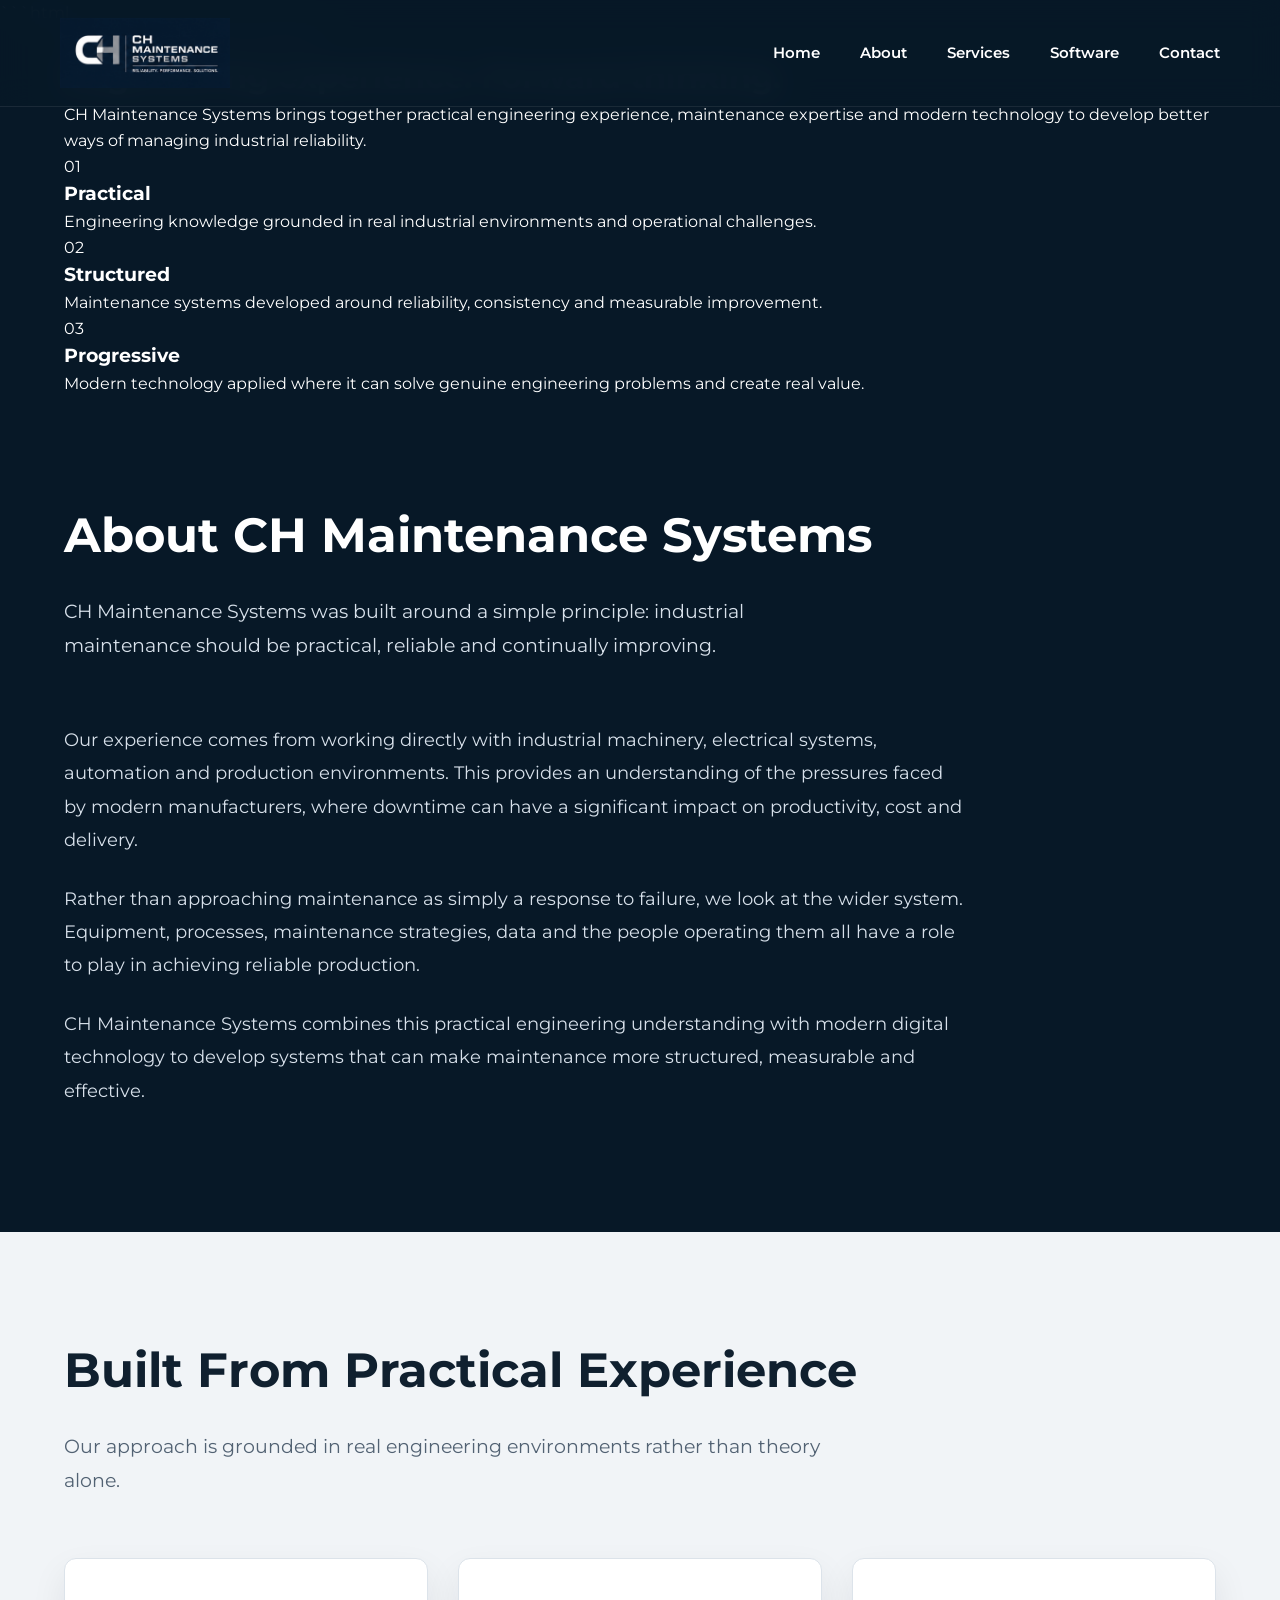
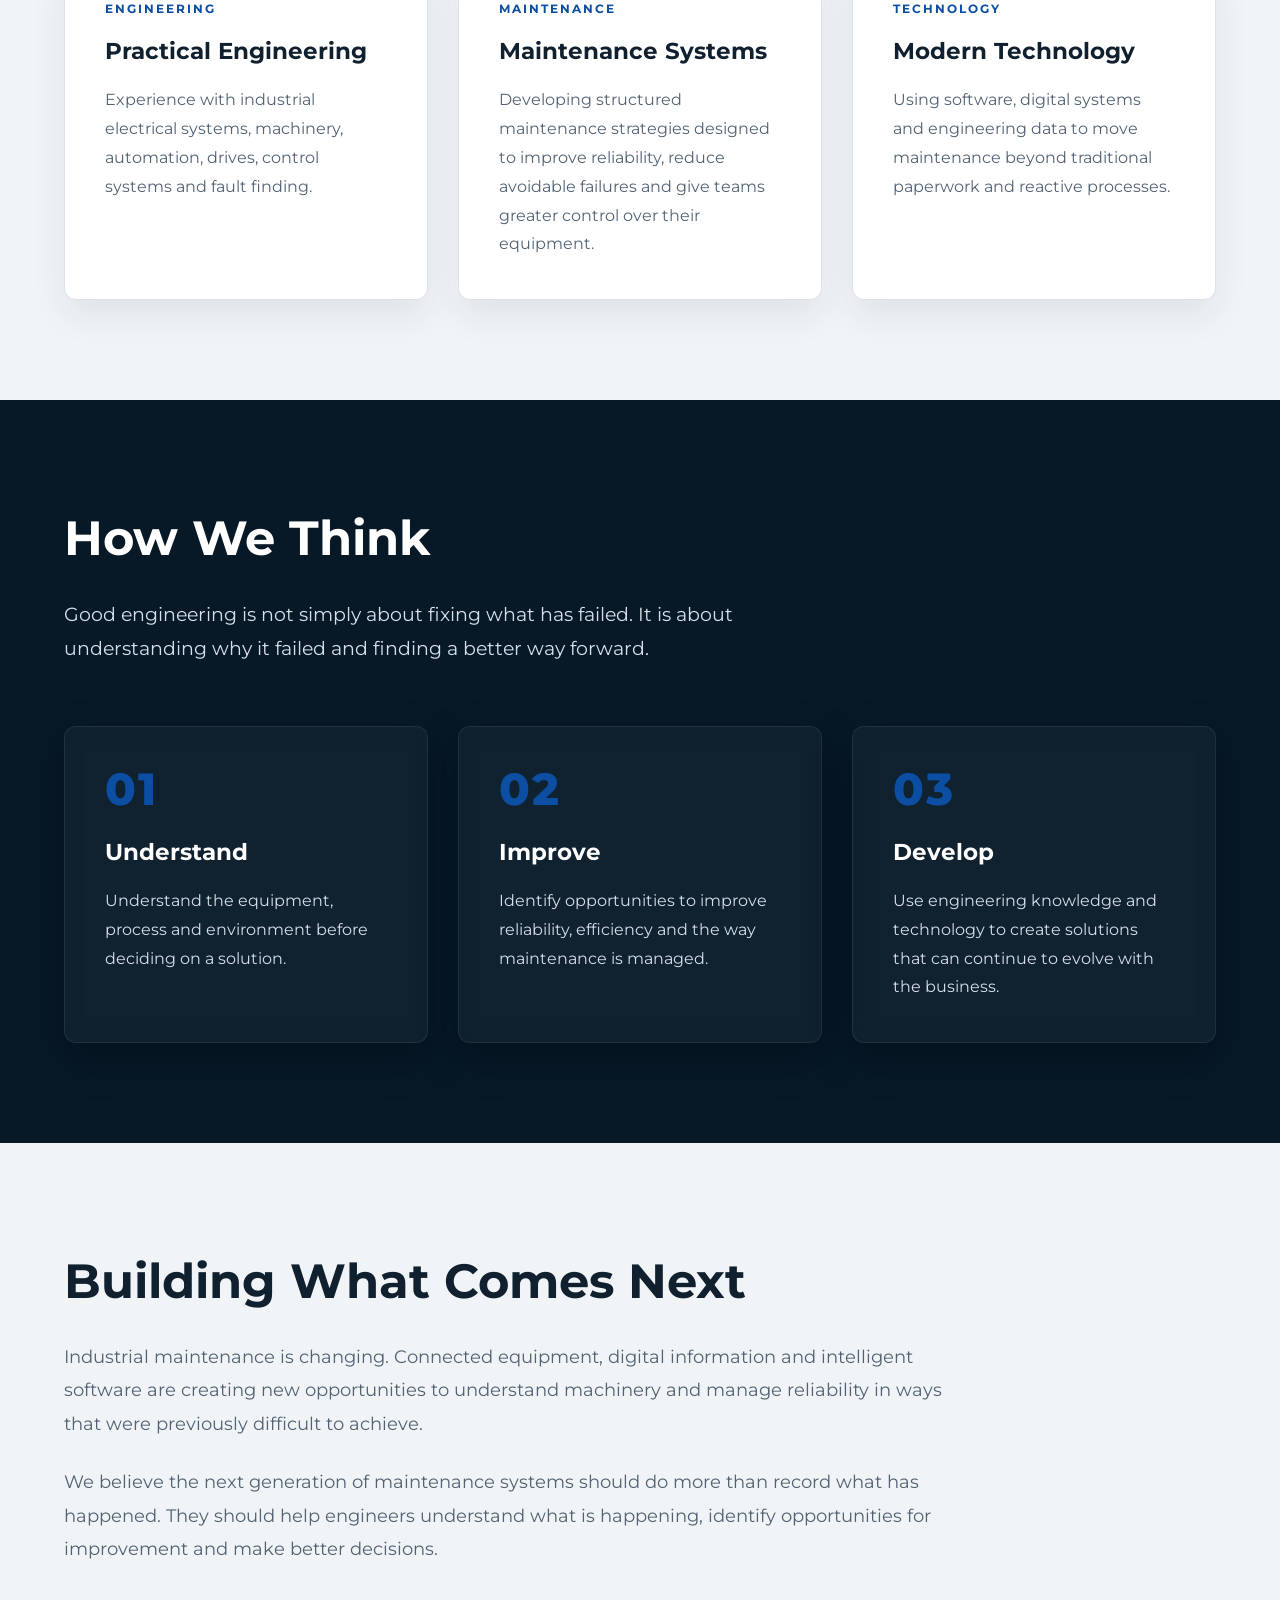
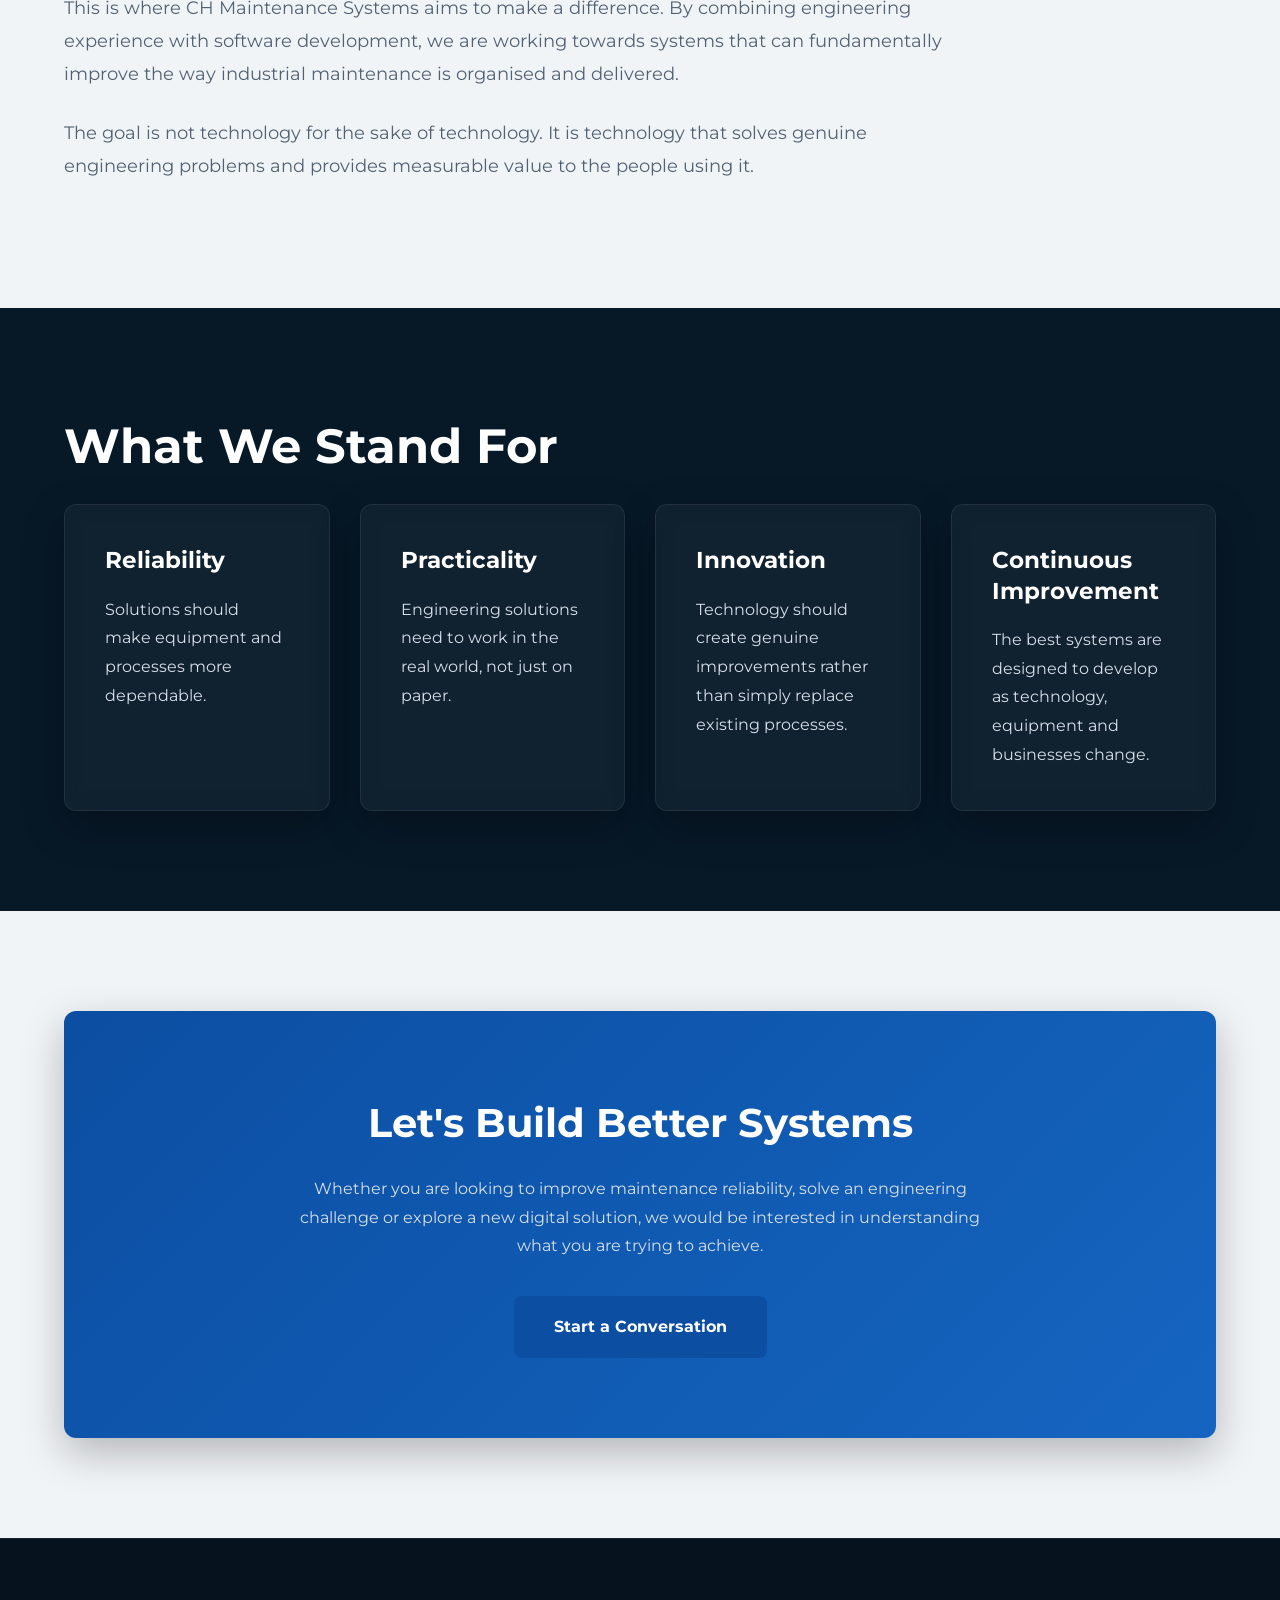
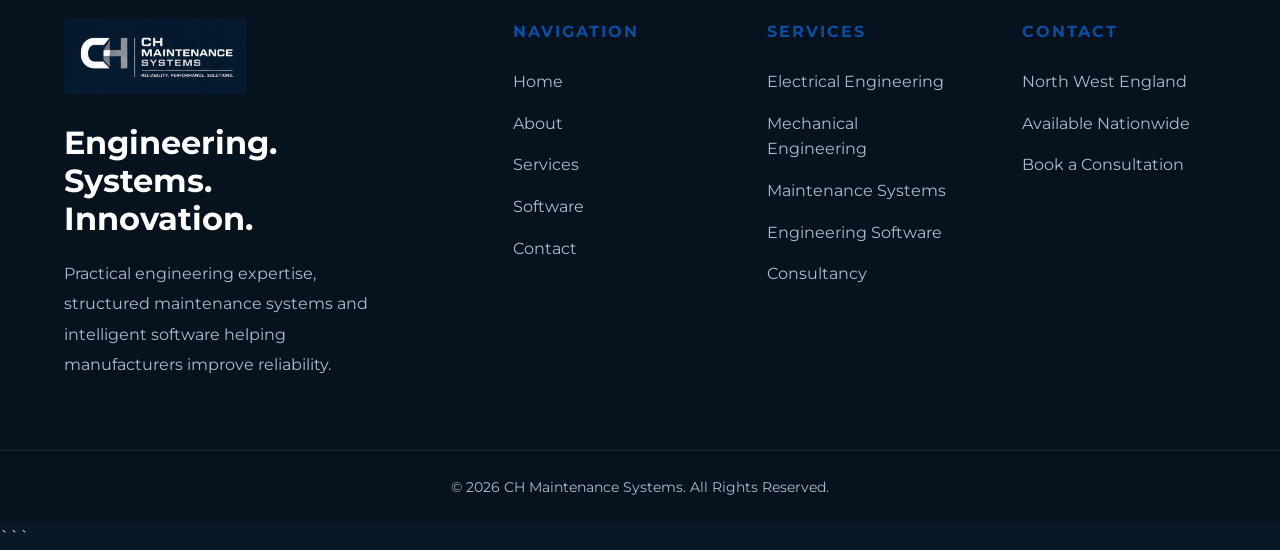
==== about.html @ ec3db437 "Refactor about page hero section layout" ====
```html
<!DOCTYPE html>
<html lang="en">

<head>

    <meta charset="UTF-8">

    <meta name="viewport" content="width=device-width, initial-scale=1.0">

    <title>About | CH Maintenance Systems</title>

    <link rel="preconnect" href="https://fonts.googleapis.com">

    <link rel="preconnect" href="https://fonts.gstatic.com" crossorigin>

    <link
        href="https://fonts.googleapis.com/css2?family=Montserrat:wght@300;400;500;600;700;800&display=swap"
        rel="stylesheet"
    >

    <link rel="stylesheet" href="css/style.css">

</head>


<body>


<!-- =====================================================
     NAVIGATION
===================================================== -->

<nav>

    <div class="logo">

        <img
            src="images/Logo.png"
            alt="CH Maintenance Systems"
        >

    </div>


    <ul>

        <li>
            <a href="index.html">Home</a>
        </li>

        <li>
            <a href="about.html">About</a>
        </li>

        <li>
            <a href="services.html">Services</a>
        </li>

        <li>
            <a href="software.html">Software</a>
        </li>

        <li>
            <a href="contact.html">Contact</a>
        </li>

    </ul>

</nav>


<!-- =====================================================
     ABOUT PAGE HERO
===================================================== -->

<header class="about-page-hero">

    <div class="container">

        <div class="about-hero-grid">


            <!-- Main Introduction -->

            <div class="about-hero-content">

                <span class="about-hero-label">
                    About CH Maintenance Systems
                </span>

                <h1>
                    Engineering experience.
                    <span>Forward thinking.</span>
                </h1>

                <p>
                    CH Maintenance Systems brings together practical engineering
                    experience, maintenance expertise and modern technology to
                    develop better ways of managing industrial reliability.
                </p>

            </div>


            <!-- Core Principles -->

            <div class="about-hero-principles">


                <div class="about-hero-principle">

                    <span class="about-hero-number">
                        01
                    </span>

                    <div>

                        <h3>
                            Practical
                        </h3>

                        <p>
                            Engineering knowledge grounded in real industrial
                            environments and operational challenges.
                        </p>

                    </div>

                </div>


                <div class="about-hero-principle">

                    <span class="about-hero-number">
                        02
                    </span>

                    <div>

                        <h3>
                            Structured
                        </h3>

                        <p>
                            Maintenance systems developed around reliability,
                            consistency and measurable improvement.
                        </p>

                    </div>

                </div>


                <div class="about-hero-principle">

                    <span class="about-hero-number">
                        03
                    </span>

                    <div>

                        <h3>
                            Progressive
                        </h3>

                        <p>
                            Modern technology applied where it can solve genuine
                            engineering problems and create real value.
                        </p>

                    </div>

                </div>


            </div>

        </div>

    </div>

</header>


<!-- =====================================================
     INTRODUCTION
===================================================== -->

<section class="section section-dark">

    <div class="container">

        <h2 class="section-title">
            About CH Maintenance Systems
        </h2>

        <p class="section-subtitle">
            CH Maintenance Systems was built around a simple principle:
            industrial maintenance should be practical, reliable and continually
            improving.
        </p>


        <div class="about-text">

            <p>
                Our experience comes from working directly with industrial
                machinery, electrical systems, automation and production
                environments. This provides an understanding of the pressures
                faced by modern manufacturers, where downtime can have a
                significant impact on productivity, cost and delivery.
            </p>

            <p>
                Rather than approaching maintenance as simply a response to
                failure, we look at the wider system. Equipment, processes,
                maintenance strategies, data and the people operating them all
                have a role to play in achieving reliable production.
            </p>

            <p>
                CH Maintenance Systems combines this practical engineering
                understanding with modern digital technology to develop systems
                that can make maintenance more structured, measurable and
                effective.
            </p>

        </div>

    </div>

</section>


<!-- =====================================================
     EXPERIENCE
===================================================== -->

<section class="section section-light">

    <div class="container">

        <h2 class="section-title">
            Built From Practical Experience
        </h2>

        <p class="section-subtitle">
            Our approach is grounded in real engineering environments rather
            than theory alone.
        </p>


        <div class="grid grid-3">


            <div class="feature-card">

                <div class="feature-icon">
                    ENGINEERING
                </div>

                <h3>
                    Practical Engineering
                </h3>

                <p>
                    Experience with industrial electrical systems, machinery,
                    automation, drives, control systems and fault finding.
                </p>

            </div>


            <div class="feature-card">

                <div class="feature-icon">
                    MAINTENANCE
                </div>

                <h3>
                    Maintenance Systems
                </h3>

                <p>
                    Developing structured maintenance strategies designed to
                    improve reliability, reduce avoidable failures and give
                    teams greater control over their equipment.
                </p>

            </div>


            <div class="feature-card">

                <div class="feature-icon">
                    TECHNOLOGY
                </div>

                <h3>
                    Modern Technology
                </h3>

                <p>
                    Using software, digital systems and engineering data to
                    move maintenance beyond traditional paperwork and
                    reactive processes.
                </p>

            </div>


        </div>

    </div>

</section>


<!-- =====================================================
     OUR PHILOSOPHY
===================================================== -->

<section class="section section-dark">

    <div class="container">

        <h2 class="section-title">
            How We Think
        </h2>

        <p class="section-subtitle">
            Good engineering is not simply about fixing what has failed.
            It is about understanding why it failed and finding a better way
            forward.
        </p>


        <div class="grid grid-3">


            <div class="feature-card">

                <div class="process-number">
                    01
                </div>

                <h3>
                    Understand
                </h3>

                <p>
                    Understand the equipment, process and environment before
                    deciding on a solution.
                </p>

            </div>


            <div class="feature-card">

                <div class="process-number">
                    02
                </div>

                <h3>
                    Improve
                </h3>

                <p>
                    Identify opportunities to improve reliability, efficiency
                    and the way maintenance is managed.
                </p>

            </div>


            <div class="feature-card">

                <div class="process-number">
                    03
                </div>

                <h3>
                    Develop
                </h3>

                <p>
                    Use engineering knowledge and technology to create
                    solutions that can continue to evolve with the business.
                </p>

            </div>


        </div>

    </div>

</section>


<!-- =====================================================
     THE FUTURE
===================================================== -->

<section class="section section-light">

    <div class="container">

        <h2 class="section-title">
            Building What Comes Next
        </h2>

        <div class="about-text">

            <p>
                Industrial maintenance is changing. Connected equipment,
                digital information and intelligent software are creating new
                opportunities to understand machinery and manage reliability
                in ways that were previously difficult to achieve.
            </p>

            <p>
                We believe the next generation of maintenance systems should
                do more than record what has happened. They should help
                engineers understand what is happening, identify opportunities
                for improvement and make better decisions.
            </p>

            <p>
                This is where CH Maintenance Systems aims to make a difference.
                By combining engineering experience with software development,
                we are working towards systems that can fundamentally improve
                the way industrial maintenance is organised and delivered.
            </p>

            <p>
                The goal is not technology for the sake of technology. It is
                technology that solves genuine engineering problems and
                provides measurable value to the people using it.
            </p>

        </div>

    </div>

</section>


<!-- =====================================================
     VALUES
===================================================== -->

<section class="section section-dark">

    <div class="container">

        <h2 class="section-title">
            What We Stand For
        </h2>


        <div class="grid grid-4">


            <div class="feature-card">

                <h3>
                    Reliability
                </h3>

                <p>
                    Solutions should make equipment and processes more
                    dependable.
                </p>

            </div>


            <div class="feature-card">

                <h3>
                    Practicality
                </h3>

                <p>
                    Engineering solutions need to work in the real world,
                    not just on paper.
                </p>

            </div>


            <div class="feature-card">

                <h3>
                    Innovation
                </h3>

                <p>
                    Technology should create genuine improvements rather than
                    simply replace existing processes.
                </p>

            </div>


            <div class="feature-card">

                <h3>
                    Continuous Improvement
                </h3>

                <p>
                    The best systems are designed to develop as technology,
                    equipment and businesses change.
                </p>

            </div>


        </div>

    </div>

</section>


<!-- =====================================================
     CTA
===================================================== -->

<section class="section section-light">

    <div class="container">

        <div class="cta">

            <h2>
                Let's Build Better Systems
            </h2>

            <p>
                Whether you are looking to improve maintenance reliability,
                solve an engineering challenge or explore a new digital
                solution, we would be interested in understanding what you
                are trying to achieve.
            </p>

            <a href="contact.html" class="btn">
                Start a Conversation
            </a>

        </div>

    </div>

</section>

<!-- =====================================================
     FOOTER
===================================================== -->

<footer class="footer">

    <div class="container footer-grid">

        <!-- Company -->

        <div class="footer-column">

            <img src="images/Logo.png"
                 alt="CH Maintenance Systems"
                 class="footer-logo">

            <h3>

                Engineering.
                <br>
                Systems.
                <br>
                Innovation.

            </h3>

            <p>

                Practical engineering expertise,
                structured maintenance systems
                and intelligent software helping
                manufacturers improve reliability.

            </p>

        </div>

        <!-- Navigation -->

        <div class="footer-column">

            <h4>

                Navigation

            </h4>

            <ul>

                <li><a href="index.html">Home</a></li>

                <li><a href="about.html">About</a></li>

                <li><a href="services.html">Services</a></li>

                <li><a href="software.html">Software</a></li>

                <li><a href="contact.html">Contact</a></li>

            </ul>

        </div>

        <!-- Services -->

        <div class="footer-column">

            <h4>

                Services

            </h4>

            <ul>

                <li>Electrical Engineering</li>

                <li>Mechanical Engineering</li>

                <li>Maintenance Systems</li>

                <li>Engineering Software</li>

                <li>Consultancy</li>

            </ul>

        </div>

        <!-- Contact -->

        <div class="footer-column">

            <h4>

                Contact

            </h4>

            <ul>

                <li>North West England</li>

                <li>Available Nationwide</li>

                <li>
                    <a href="contact.html">
                        Book a Consultation
                    </a>
                </li>

            </ul>

        </div>

    </div>

    <div class="footer-bottom">

        <div class="container">

            <p>

                © 2026 CH Maintenance Systems.
                All Rights Reserved.

            </p>

        </div>

    </div>

</footer>
    
</body>

</html>
```
---- css/style.css ----
/* =====================================================
   CH MAINTENANCE SYSTEMS
   VERSION 2.0
   ===================================================== */


/* =====================================================
   1. VARIABLES
===================================================== */

:root {

    /* Brand */
    --background: #071827;
    --surface: #10263D;
    --surface-alt: #16314D;

    --primary: #0B4EA2;
    --primary-hover: #1565C0;
    --primary-light: #3B82D0;

    /* Text */
    --text: #FFFFFF;
    --text-light: #D7E0EA;
    --text-muted: #AEBCCD;

    /* Light section */
    --background-light: #F1F4F7;
    --dark-text: #10202F;
    --dark-muted: #526273;

    /* Borders */
    --border: rgba(255,255,255,0.08);

    /* Effects */
    --shadow: 0 15px 40px rgba(0,0,0,0.25);

    --radius: 12px;

    --transition: 0.3s ease;

    /* Spacing */
    --space-sm: 20px;
    --space-md: 40px;
    --space-lg: 80px;
}


/* =====================================================
   2. RESET
===================================================== */

* {

    margin: 0;

    padding: 0;

    box-sizing: border-box;

}


/* =====================================================
   3. BODY
===================================================== */

body {

    font-family:
        'Montserrat',
        Arial,
        Helvetica,
        sans-serif;

    background: var(--background);

    color: var(--text);

    line-height: 1.6;

}


/* =====================================================
   4. LAYOUT
===================================================== */

.container {

    width: min(1200px, 90%);

    margin: auto;

}


.section {

    padding: 100px 0;

}


.section-dark {

    background: var(--background);

    color: var(--text);

}


.section-light {

    background: var(--background-light);

    color: var(--dark-text);

}


/* =====================================================
   5. GRID
===================================================== */

.grid {

    display: grid;

    gap: 30px;

}


.grid-2 {

    grid-template-columns:
        repeat(2, 1fr);

}


.grid-3 {

    grid-template-columns:
        repeat(3, 1fr);

}


.grid-4 {

    grid-template-columns:
        repeat(4, 1fr);

}


/* =====================================================
   6. NAVIGATION
===================================================== */

nav {
    position: fixed;
    top: 0;
    left: 0;

    width: 100%;

    display: flex;
    justify-content: space-between;
    align-items: center;

    padding: 18px 60px;

    background: rgba(7, 24, 39, 0.96);

    backdrop-filter: blur(15px);
    -webkit-backdrop-filter: blur(15px);

    border-bottom: 1px solid var(--border);

    z-index: 1000;
}


/* Logo */

.logo {
    display: flex;
    align-items: center;
}

.logo img {
    display: block;

    height: 70px;
    width: auto;
}


/* Navigation links */

nav ul {
    display: flex;
    align-items: center;

    gap: 40px;

    list-style: none;
}

nav li {
    display: flex;
    align-items: center;
}

nav a {
    position: relative;

    color: var(--text);

    text-decoration: none;

    font-size: 0.95rem;
    font-weight: 600;

    transition: var(--transition);
}

nav a:hover {
    color: var(--primary-light);
}


/* Navigation underline */

nav ul a::after {
    content: "";

    position: absolute;

    left: 0;
    bottom: -8px;

    width: 0;
    height: 2px;

    background: var(--primary);

    transition: var(--transition);
}

nav ul a:hover::after {
    width: 100%;
}

/* =====================================================
   7. HERO
===================================================== */

.hero {

    min-height: 100vh;

    display: flex;

    justify-content: center;
    align-items: center;

    text-align: center;

    padding: 150px 20px 80px;

    background:
        radial-gradient(
            circle at 50% 45%,
            rgba(11, 78, 162, 0.12),
            transparent 42%
        ),
        linear-gradient(
            180deg,
            var(--background),
            var(--surface)
        );

}


/* Hero content */

.hero-content {

    width: 100%;
    max-width: 1000px;

    margin: auto;

}


/* Small company descriptor */

.hero-label {

    display: inline-block;

    margin-bottom: 28px;

    color: var(--primary-light);

    font-size: 0.78rem;
    font-weight: 700;

    letter-spacing: 4px;

    text-transform: uppercase;

}


/* Main heading */

.hero h1 {

    max-width: 900px;

    margin:
        0 auto 30px;

    font-size: 4rem;
    font-weight: 800;

    line-height: 1.1;

    letter-spacing: -1.5px;

}


/* Hero paragraph */

.hero-description {

    max-width: 780px;

    margin:
        0 auto 40px;

    font-size: 1.25rem;

    line-height: 1.8;

    color: var(--text-light);

}


/* =====================================================
   HERO CAPABILITIES
===================================================== */

.hero-capabilities {

    display: grid;

    grid-template-columns:
        repeat(3, 1fr);

    max-width: 900px;

    margin:
        65px auto 0;

    padding-top: 30px;

    border-top:
        1px solid var(--border);

}


.hero-capability {

    display: flex;

    flex-direction: column;

    align-items: center;

    gap: 8px;

    padding: 0 25px;

    color: var(--text-light);

    font-size: 0.95rem;
    font-weight: 700;

    letter-spacing: 0.5px;

}


/* Vertical separators */

.hero-capability + .hero-capability {

    border-left:
        1px solid var(--border);

}


/* Capability number */

.hero-capability-number {

    color: var(--primary-light);

    font-size: 0.7rem;
    font-weight: 700;

    letter-spacing: 2px;

}


/* =====================================================
   HERO RESPONSIVE
===================================================== */

@media (max-width: 900px) {

    .hero-label {

        margin-bottom: 24px;

        letter-spacing: 3px;

    }


    .hero-capabilities {

        margin-top: 55px;

    }

}


@media (max-width: 600px) {

    .hero-label {

        font-size: 0.7rem;

        letter-spacing: 2.5px;

        line-height: 1.6;

    }


    .hero h1 {

        letter-spacing: -0.5px;

    }


    .hero-capabilities {

        grid-template-columns: 1fr;

        gap: 0;

        margin-top: 50px;

        padding-top: 0;

        border-top: none;

    }


    .hero-capability {

        padding: 18px 0;

        border-top:
            1px solid var(--border);

    }


    .hero-capability + .hero-capability {

        border-left: none;

    }


    .hero-capability:last-child {

        border-bottom:
            1px solid var(--border);

    }

}

/* =====================================================
   8. BUTTONS
===================================================== */

.buttons {

    display: flex;

    justify-content: center;

    gap: 20px;

    flex-wrap: wrap;

}


.btn {

    display: inline-block;

    padding: 18px 40px;

    background: var(--primary);

    color: var(--text);

    text-decoration: none;

    border-radius: 8px;

    font-weight: 700;

    transition: var(--transition);

}


.btn:hover {

    transform: translateY(-4px);

    background: var(--primary-hover);

}


.btn-outline {

    display: inline-block;

    padding: 16px 38px;

    border: 2px solid var(--primary);

    border-radius: 8px;

    color: var(--text);

    text-decoration: none;

    font-weight: 700;

    transition: var(--transition);

}


.btn-outline:hover {

    background: var(--primary);

}


/* =====================================================
   9. SECTION TITLES
===================================================== */

.section-title {

    font-size: 3rem;

    font-weight: 700;

    margin-bottom: 20px;

}


.section-subtitle {

    font-size: 1.2rem;

    line-height: 1.8;

    max-width: 800px;

    margin-bottom: 60px;

}


/* Dark section */

.section-dark .section-title {

    color: var(--text);

}


.section-dark .section-subtitle {

    color: var(--text-light);

}


/* Light section */

.section-light .section-title {

    color: var(--dark-text);

}


.section-light .section-subtitle {

    color: var(--dark-muted);

}


/* =====================================================
   10. FEATURE CARDS
===================================================== */

.feature-card {

    padding: 40px;

    border-radius: var(--radius);

    transition: var(--transition);

}


/* Dark cards */

.section-dark .feature-card {

    background:
        rgba(255,255,255,0.04);

    border:
        1px solid rgba(255,255,255,0.08);

    color: var(--text);

    backdrop-filter: blur(10px);

    box-shadow: var(--shadow);

}


/* Light cards */

.section-light .feature-card {

    background: #FFFFFF;

    border:
        1px solid #DCE3EA;

    color: var(--dark-text);

    box-shadow:
        0 15px 35px rgba(7,24,39,0.08);

}


/* Hover */

.feature-card:hover {

    transform:
        translateY(-8px);

}


.section-dark .feature-card:hover {

    border-color:
        var(--primary);

}


.section-light .feature-card:hover {

    border-color:
        var(--primary);

}


/* =====================================================
   11. FEATURE CARD LABEL
===================================================== */

.feature-icon {

    font-size: 0.75rem;

    font-weight: 700;

    letter-spacing: 2px;

    color: var(--primary);

    margin-bottom: 18px;

}


/* =====================================================
   12. FEATURE HEADINGS
===================================================== */

.feature-card h3 {

    font-size: 1.45rem;

    margin-bottom: 20px;

    line-height: 1.3;

}


/* =====================================================
   13. FEATURE TEXT
===================================================== */

.section-dark .feature-card p {

    color: var(--text-light);

    line-height: 1.8;

}


.section-light .feature-card p {

    color: var(--dark-muted);

    line-height: 1.8;

}


/* =====================================================
   14. PROCESS NUMBERS
===================================================== */

.process-number {

    font-size: 2.8rem;

    font-weight: 800;

    line-height: 1;

    color: var(--primary);

    margin-bottom: 25px;

    letter-spacing: 2px;

}


/* =====================================================
   15. CTA
===================================================== */

.cta {

    background:

        linear-gradient(
            135deg,
            var(--primary),
            var(--primary-hover)
        );

    padding: 80px;

    border-radius: var(--radius);

    text-align: center;

    box-shadow: var(--shadow);

}


.cta h2 {

    font-size: 2.5rem;

    margin-bottom: 20px;

    color: var(--text);

}


.cta p {

    max-width: 700px;

    margin:
        0 auto 35px;

    line-height: 1.8;

    color: var(--text-light);

}


/* =====================================================
   16. RESPONSIVE
===================================================== */

@media (max-width: 900px) {

    /* Grids */

    .grid-2,
    .grid-3,
    .grid-4 {
        grid-template-columns: 1fr;
    }


    /* Navigation */

    nav {
        position: relative;

        flex-direction: column;

        padding: 20px;

        gap: 20px;
    }

    .logo img {
        height: 60px;
    }

    nav ul {
        flex-wrap: wrap;
        justify-content: center;

        gap: 18px 28px;
    }


    /* Hero */

    .hero {
        min-height: auto;

        padding: 100px 20px;
    }

    .hero h1 {
        font-size: 2.8rem;
    }

    .hero p {
        font-size: 1.1rem;
    }


    /* Sections */

    .section {
        padding: 80px 0;
    }

    .section-title {
        font-size: 2.4rem;
    }


    /* CTA */

    .cta {
        padding: 60px 30px;
    }

}


@media (max-width: 600px) {

    /* Navigation */

    nav {
        padding: 18px 20px;
    }

    .logo img {
        height: 55px;
    }

    nav ul {
        gap: 14px 20px;
    }

    nav a {
        font-size: 0.9rem;
    }


    /* Hero */

    .hero {
        padding: 80px 20px;
    }

    .hero h1 {
        font-size: 2.2rem;
    }

    .hero p {
        font-size: 1rem;
        line-height: 1.7;
    }


    /* Buttons */

    .buttons {
        flex-direction: column;
        align-items: stretch;

        width: 100%;
    }

    .btn,
    .btn-outline {
        width: 100%;

        text-align: center;
    }


    /* Sections */

    .section {
        padding: 70px 0;
    }

    .section-title {
        font-size: 2rem;
    }

    .section-subtitle {
        font-size: 1.05rem;

        margin-bottom: 45px;
    }


    /* Cards */

    .feature-card {
        padding: 30px;
    }


    /* CTA */

    .cta {
        padding: 50px 25px;
    }

    .cta h2 {
        font-size: 2rem;
    }

}

/* =====================================================
   ABOUT PAGE
===================================================== */

.about-hero {
    min-height: 75vh;
}


.about-text {
    max-width: 900px;
}


.about-text p {
    font-size: 1.1rem;
    line-height: 1.9;
    margin-bottom: 25px;
}


.section-dark .about-text p {
    color: var(--text-light);
}


.section-light .about-text p {
    color: var(--dark-muted);
}

/* =====================================================
   SHARED PAGE HERO
===================================================== */

.page-hero{

    min-height:70vh;

    display:flex;

    justify-content:center;

    align-items:center;

    padding:140px 20px 80px;

    background:linear-gradient(
        180deg,
        var(--background),
        var(--surface)
    );

    text-align:center;

}

.page-hero .container{

    max-width:900px;

    margin:auto;

}

.page-hero h1{

    font-size:4rem;

    font-weight:800;

    line-height:1.1;

    margin-bottom:30px;

}

.page-hero p{

    max-width:750px;

    margin:0 auto 45px;

    font-size:1.2rem;

    line-height:1.9;

    color:var(--text-muted);

}

/*-----------------------------------------------------
INTRODUCTION
-----------------------------------------------------*/

.services-text{

    max-width:900px;

    margin:auto;

}

.services-text p{

    font-size:1.1rem;

    line-height:2;

    color:var(--text-muted);

    margin-bottom:25px;

}

/*=====================================================
THREE PILLARS
=====================================================*/

.pillars-header{
    text-align:center;
    max-width:850px;
    margin:0 auto 70px;
}

.section-label{

    display:inline-block;

    color:var(--primary);

    letter-spacing:4px;

    font-size:.8rem;

    font-weight:700;

    margin-bottom:20px;

    text-transform:uppercase;

}

.pillars-grid{

    display:grid;

    grid-template-columns:repeat(3,1fr);

    gap:35px;

}

.pillar{

    background:var(--surface);

    border:1px solid var(--border);

    border-radius:var(--radius);

    padding:45px;

    transition:var(--transition);

    box-shadow:var(--shadow);

}

.pillar:hover{

    transform:translateY(-10px);

    border-color:var(--primary);

}

.pillar-number{

    font-size:3rem;

    font-weight:800;

    color:rgba(255,255,255,.08);

    margin-bottom:25px;

}

.pillar h3{

    font-size:2rem;

    margin-bottom:20px;

}

.pillar p{

    color:var(--text-muted);

    margin-bottom:30px;

    line-height:1.8;

}

.pillar ul{

    list-style:none;

}

.pillar li{

    padding:12px 0;

    border-top:1px solid rgba(255,255,255,.08);

    color:var(--text);

}

.pillar li:last-child{

    border-bottom:1px solid rgba(255,255,255,.08);

}

@media(max-width:900px){

    .pillars-grid{

        grid-template-columns:1fr;

    }

}

/*-----------------------------------------------------
SERVICE SECTIONS
-----------------------------------------------------*/

.service-section{

    padding:80px 0;

}

.service-header{

    max-width:700px;

    margin-bottom:60px;

}

.service-number{

    font-size:4rem;

    font-weight:800;

    color:rgba(255,255,255,.08);

    margin-bottom:10px;

}

.service-header h2{

    font-size:2.8rem;

    margin-bottom:20px;

}

.service-header p{

    color:var(--text-muted);

    line-height:1.9;

}

.service-grid{

    display:grid;

    grid-template-columns:repeat(2,1fr);

    gap:30px;

}

/*-----------------------------------------------------
SERVICE CARDS
-----------------------------------------------------*/

.service-card{

    background:var(--surface);

    border:1px solid var(--border);

    border-radius:var(--radius);

    padding:40px;

    transition:var(--transition);

    box-shadow:var(--shadow);

}

.service-card:hover{

    transform:translateY(-8px);

    border-color:var(--primary);

}

.service-card h3{

    margin-bottom:20px;

    font-size:1.5rem;

}

.service-card p{

    color:var(--text-muted);

    line-height:1.8;

}

/*-----------------------------------------------------
CALL TO ACTION
-----------------------------------------------------*/

.services-cta{

    text-align:center;

    max-width:850px;

    margin:auto;

}

.services-cta h2{

    margin-bottom:25px;

}

.services-cta p{

    color:var(--text-muted);

    max-width:700px;

    margin:0 auto 40px;

    line-height:1.9;

}

/*=====================================================
RESPONSIVE
=====================================================*/

@media (max-width: 900px) {

    .page-hero {
        min-height: auto;

        padding: 90px 20px 70px;
    }

    .page-hero h1 {
        font-size: 2.8rem;
    }

    .pillars-grid,
    .service-grid {
        grid-template-columns: 1fr;
    }

}


@media (max-width: 600px) {

    .page-hero {
        padding: 75px 20px 60px;
    }

    .page-hero h1 {
        font-size: 2.3rem;
    }

    .page-hero p {
        font-size: 1.05rem;
        line-height: 1.7;
    }

}
/*=====================================================
FOOTER
=====================================================*/

.footer{

    background:#06121E;

    border-top:1px solid var(--border);

    padding:80px 0 0;

}

.footer-grid{

    display:grid;

    grid-template-columns:2fr 1fr 1fr 1fr;

    gap:60px;

}

.footer-logo{

    height:75px;

    margin-bottom:30px;

}

.footer-column h3{

    font-size:2rem;

    margin-bottom:20px;

    line-height:1.2;

}

.footer-column h4{

    font-size:1rem;

    text-transform:uppercase;

    letter-spacing:2px;

    color:var(--primary);

    margin-bottom:25px;

}

.footer-column p{

    color:var(--text-muted);

    line-height:1.9;

    max-width:320px;

}

.footer-column ul{

    list-style:none;

    padding:0;

    margin:0;

}

.footer-column li{

    margin-bottom:16px;

    color:var(--text-muted);

}

.footer-column a{

    color:var(--text-muted);

    text-decoration:none;

    transition:var(--transition);

}

.footer-column a:hover{

    color:var(--primary);

}

.footer-bottom{

    border-top:1px solid var(--border);

    margin-top:70px;

    padding:25px 0;

}

.footer-bottom p{

    text-align:center;

    color:var(--text-muted);

    font-size:.9rem;

}

@media(max-width:900px){

    .footer-grid{

        grid-template-columns:1fr;

        gap:50px;

        text-align:center;

    }

    .footer-column p{

        margin:auto;

    }

}

/*=====================================================
CONTACT PAGE
=====================================================*/

/*-----------------------------------------------------
PAGE INTRODUCTION
-----------------------------------------------------*/

.contact-intro{

    max-width:900px;

    margin:auto;

    text-align:center;

}

.contact-intro p{

    font-size:1.1rem;

    line-height:2;

    color:var(--text-muted);

}

/*-----------------------------------------------------
CONSULATION PROCESS
-----------------------------------------------------*/

.process-grid{

    display:grid;

    grid-template-columns:repeat(4,1fr);

    gap:30px;

    margin-top:60px;

}

.process-step{

    background:var(--surface);

    border:1px solid var(--border);

    border-radius:var(--radius);

    padding:40px;

    transition:var(--transition);

    box-shadow:var(--shadow);

    text-align:center;

}

.process-step:hover{

    transform:translateY(-8px);

    border-color:var(--primary);

}

.process-step-number{

    font-size:3rem;

    font-weight:800;

    color:rgba(255,255,255,.08);

    margin-bottom:20px;

}

.process-step h3{

    margin-bottom:20px;

    font-size:1.5rem;

}

.process-step p{

    color:var(--text-muted);

    line-height:1.8;

}


/*-----------------------------------------------------
CONTACT FORM
-----------------------------------------------------*/

.contact-form{

    max-width:900px;

    margin:70px auto 0;

    display:grid;

    gap:25px;

}

.contact-form input,

.contact-form textarea{

    width:100%;

    background:var(--surface);

    border:1px solid var(--border);

    border-radius:10px;

    padding:18px 20px;

    color:var(--text);

    font-size:1rem;

    font-family:inherit;

    transition:var(--transition);

}

.contact-form input::placeholder,

.contact-form textarea::placeholder{

    color:var(--text-muted);

}

.contact-form input:focus,

.contact-form textarea:focus{

    outline:none;

    border-color:var(--primary);

    box-shadow:0 0 0 3px rgba(11,78,162,.15);

}

.contact-form textarea{

    resize:vertical;

    min-height:220px;

}

.contact-form button{

    justify-self:start;

}


/*-----------------------------------------------------
CONTACT INFORMATION
-----------------------------------------------------*/

.contact-details{

    display:grid;

    grid-template-columns:repeat(3,1fr);

    gap:30px;

    margin-top:70px;

}

.contact-card{

    background:var(--surface);

    border:1px solid var(--border);

    border-radius:var(--radius);

    padding:35px;

    box-shadow:var(--shadow);

    transition:var(--transition);

}

.contact-card:hover{

    transform:translateY(-6px);

    border-color:var(--primary);

}

.contact-card h3{

    margin-bottom:15px;

}

.contact-card p{

    color:var(--text-muted);

    line-height:1.8;

}

/*-----------------------------------------------------
FAQ
-----------------------------------------------------*/

.faq{

    max-width:900px;

    margin:auto;

}

.faq-item{

    padding:30px 0;

    border-bottom:1px solid var(--border);

}

.faq-item h3{

    margin-bottom:15px;

}

.faq-item p{

    color:var(--text-muted);

    line-height:1.9;

}

/* =====================================================
   CONTACT PAGE RESPONSIVE
===================================================== */

@media (max-width: 900px) {

    .process-grid {
        grid-template-columns: 1fr;
    }

    .contact-details {
        grid-template-columns: 1fr;
    }

    .contact-form {
        margin-top: 50px;
    }

}


@media (max-width: 600px) {

    .process-step {
        padding: 30px;
    }

    .contact-card {
        padding: 30px;
    }

    .contact-form {
        margin-top: 40px;
        gap: 20px;
    }

    .contact-form textarea {
        min-height: 180px;
    }

}

/* =====================================================
   HOMEPAGE - OUR APPROACH
===================================================== */

.home-intro {
    position: relative;

    overflow: hidden;
}


/* Main layout */

.home-intro-grid {
    display: grid;

    grid-template-columns:
        minmax(0, 1.05fr)
        minmax(0, 0.95fr);

    gap: 100px;

    align-items: start;
}


/* =====================================================
   INTRODUCTION COPY
===================================================== */

.home-intro-copy {
    max-width: 620px;
}


.home-intro-label {
    display: inline-block;

    margin-bottom: 24px;

    color: var(--primary-light);

    font-size: 0.78rem;
    font-weight: 700;

    letter-spacing: 4px;

    text-transform: uppercase;
}


.home-intro-copy h2 {
    max-width: 600px;

    margin-bottom: 30px;

    font-size: 3.2rem;
    font-weight: 700;

    line-height: 1.15;

    letter-spacing: -1px;

    color: var(--text);
}


.home-intro-copy p {
    max-width: 600px;

    color: var(--text-light);

    font-size: 1.1rem;

    line-height: 1.9;
}


/* =====================================================
   APPROACH PRINCIPLES
===================================================== */

.home-intro-principles {
    border-top: 1px solid var(--border);
}


.home-intro-item {
    display: grid;

    grid-template-columns: 55px 1fr;

    gap: 25px;

    padding: 30px 0;

    border-bottom: 1px solid var(--border);
}


/* Number */

.home-intro-number {
    padding-top: 3px;

    color: var(--primary-light);

    font-size: 0.75rem;
    font-weight: 700;

    letter-spacing: 2px;
}


/* Item heading */

.home-intro-item h3 {
    margin-bottom: 10px;

    color: var(--text);

    font-size: 1.25rem;
    font-weight: 700;
}


/* Item text */

.home-intro-item p {
    max-width: 520px;

    color: var(--text-light);

    font-size: 0.95rem;

    line-height: 1.8;
}

/* =====================================================
   HOMEPAGE INTRO RESPONSIVE
===================================================== */

@media (max-width: 900px) {

    .home-intro-grid {
        grid-template-columns: 1fr;

        gap: 60px;
    }


    .home-intro-copy {
        max-width: 700px;
    }


    .home-intro-copy h2 {
        font-size: 2.7rem;
    }


    .home-intro-copy p {
        max-width: 700px;
    }

}


@media (max-width: 600px) {

    .home-intro-label {
        margin-bottom: 20px;

        font-size: 0.7rem;

        letter-spacing: 3px;
    }


    .home-intro-copy h2 {
        margin-bottom: 24px;

        font-size: 2.2rem;

        letter-spacing: -0.5px;
    }


    .home-intro-copy p {
        font-size: 1rem;

        line-height: 1.8;
    }


    .home-intro-grid {
        gap: 45px;
    }


    .home-intro-item {
        grid-template-columns: 42px 1fr;

        gap: 18px;

        padding: 25px 0;
    }


    .home-intro-item h3 {
        font-size: 1.1rem;
    }


    .home-intro-item p {
        font-size: 0.9rem;
    }

}

/* =====================================================
   HOMEPAGE - WHAT WE DO
===================================================== */

.home-services {
    position: relative;
}


/* =====================================================
   SECTION HEADER
===================================================== */

.home-services-header {
    display: grid;

    grid-template-columns:
        minmax(0, 1.2fr)
        minmax(0, 0.8fr);

    gap: 100px;

    align-items: end;

    margin-bottom: 70px;
}


.home-services-heading {
    max-width: 720px;
}


.home-services-label {
    display: inline-block;

    margin-bottom: 22px;

    color: var(--primary);

    font-size: 0.78rem;
    font-weight: 700;

    letter-spacing: 4px;

    text-transform: uppercase;
}


.home-services-heading h2 {
    color: var(--dark-text);

    font-size: 3rem;
    font-weight: 700;

    line-height: 1.15;

    letter-spacing: -1px;
}


.home-services-intro {
    max-width: 550px;
}


.home-services-intro p {
    color: var(--dark-muted);

    font-size: 1.05rem;

    line-height: 1.9;
}


/* =====================================================
   SERVICE GRID
===================================================== */

.home-services-grid {
    display: grid;

    grid-template-columns: repeat(3, 1fr);

    border-top: 1px solid #D5DDE5;
    border-bottom: 1px solid #D5DDE5;
}


/* Individual service */

.home-service {
    padding: 45px 40px 50px;
}


.home-service + .home-service {
    border-left: 1px solid #D5DDE5;
}


/* Number */

.home-service-number {
    margin-bottom: 25px;

    color: var(--primary);

    font-size: 0.75rem;
    font-weight: 700;

    letter-spacing: 2px;
}


/* Heading */

.home-service h3 {
    margin-bottom: 20px;

    color: var(--dark-text);

    font-size: 1.65rem;
    font-weight: 700;

    line-height: 1.25;
}


/* Description */

.home-service > p {
    min-height: 115px;

    margin-bottom: 30px;

    color: var(--dark-muted);

    font-size: 0.98rem;

    line-height: 1.8;
}


/* Service details */

.home-service ul {
    margin: 0;
    padding: 0;

    list-style: none;
}


.home-service li {
    position: relative;

    padding:
        13px 0
        13px 20px;

    border-top: 1px solid #E0E6EC;

    color: var(--dark-text);

    font-size: 0.9rem;
    font-weight: 500;

    line-height: 1.5;
}


.home-service li::before {
    content: "";

    position: absolute;

    top: 50%;
    left: 0;

    width: 7px;
    height: 2px;

    background: var(--primary);

    transform: translateY(-50%);
}


.home-service li:last-child {
    border-bottom: 1px solid #E0E6EC;
}


/* =====================================================
   SERVICES CTA
===================================================== */

.home-services-action {
    display: flex;

    justify-content: center;

    margin-top: 55px;
}


/* =====================================================
   HOMEPAGE SERVICES RESPONSIVE
===================================================== */

@media (max-width: 900px) {

    .home-services-header {
        grid-template-columns: 1fr;

        gap: 30px;

        margin-bottom: 55px;
    }


    .home-services-heading h2 {
        font-size: 2.6rem;
    }


    .home-services-intro {
        max-width: 700px;
    }


    .home-services-grid {
        grid-template-columns: 1fr;
    }


    .home-service {
        padding: 40px 0;
    }


    .home-service + .home-service {
        border-left: none;
        border-top: 1px solid #D5DDE5;
    }


    .home-service > p {
        min-height: auto;

        max-width: 700px;
    }

}


@media (max-width: 600px) {

    .home-services-label {
        margin-bottom: 20px;

        font-size: 0.7rem;

        letter-spacing: 3px;
    }


    .home-services-heading h2 {
        font-size: 2.15rem;

        letter-spacing: -0.5px;
    }


    .home-services-intro p {
        font-size: 1rem;

        line-height: 1.8;
    }


    .home-service {
        padding: 35px 0;
    }


    .home-service h3 {
        font-size: 1.45rem;
    }


    .home-service > p {
        font-size: 0.95rem;
    }


    .home-services-action {
        margin-top: 45px;
    }

}

/* =====================================================
   HOMEPAGE - OUR PROCESS
===================================================== */

.home-process {
    position: relative;
}


/* =====================================================
   SECTION HEADER
===================================================== */

.home-process-header {
    display: grid;

    grid-template-columns:
        minmax(0, 1.15fr)
        minmax(0, 0.85fr);

    gap: 100px;

    align-items: end;

    margin-bottom: 75px;
}


.home-process-heading {
    max-width: 720px;
}


.home-process-label {
    display: inline-block;

    margin-bottom: 22px;

    color: var(--primary-light);

    font-size: 0.78rem;
    font-weight: 700;

    letter-spacing: 4px;

    text-transform: uppercase;
}


.home-process-heading h2 {
    color: var(--text);

    font-size: 3rem;
    font-weight: 700;

    line-height: 1.15;

    letter-spacing: -1px;
}


.home-process-intro {
    max-width: 540px;
}


.home-process-intro p {
    color: var(--text-light);

    font-size: 1.05rem;

    line-height: 1.9;
}


/* =====================================================
   PROCESS GRID
===================================================== */

.home-process-grid {
    display: grid;

    grid-template-columns:
        repeat(4, 1fr);

    border-top:
        1px solid var(--border);

    border-bottom:
        1px solid var(--border);
}


/* Individual step */

.home-process-step {
    position: relative;

    display: flex;

    flex-direction: column;

    min-height: 340px;

    padding: 40px 32px 35px;
}


.home-process-step + .home-process-step {
    border-left:
        1px solid var(--border);
}


/* Number */

.home-process-number {
    margin-bottom: 30px;

    color: var(--primary-light);

    font-size: 0.75rem;
    font-weight: 700;

    letter-spacing: 2px;
}


/* Heading */

.home-process-step h3 {
    margin-bottom: 20px;

    color: var(--text);

    font-size: 1.6rem;
    font-weight: 700;

    line-height: 1.25;
}


/* Description */

.home-process-step p {
    margin-bottom: 35px;

    color: var(--text-light);

    font-size: 0.95rem;

    line-height: 1.8;
}


/* Process focus */

.home-process-focus {
    margin-top: auto;

    padding-top: 20px;

    border-top:
        1px solid var(--border);

    color: var(--text-muted);

    font-size: 0.75rem;
    font-weight: 700;

    letter-spacing: 1px;

    text-transform: uppercase;
}


/* Small blue technical marker */

.home-process-focus::before {
    content: "";

    display: inline-block;

    width: 14px;
    height: 2px;

    margin-right: 10px;

    vertical-align: middle;

    background: var(--primary-light);
}


/* =====================================================
   HOMEPAGE PROCESS RESPONSIVE
===================================================== */

@media (max-width: 1000px) {

    .home-process-grid {
        grid-template-columns:
            repeat(2, 1fr);
    }


    .home-process-step:nth-child(3) {
        border-left: none;

        border-top:
            1px solid var(--border);
    }


    .home-process-step:nth-child(4) {
        border-top:
            1px solid var(--border);
    }

}


@media (max-width: 900px) {

    .home-process-header {
        grid-template-columns: 1fr;

        gap: 30px;

        margin-bottom: 55px;
    }


    .home-process-heading h2 {
        font-size: 2.6rem;
    }


    .home-process-intro {
        max-width: 700px;
    }

}


@media (max-width: 600px) {

    .home-process-label {
        margin-bottom: 20px;

        font-size: 0.7rem;

        letter-spacing: 3px;
    }


    .home-process-heading h2 {
        font-size: 2.15rem;

        letter-spacing: -0.5px;
    }


    .home-process-intro p {
        font-size: 1rem;

        line-height: 1.8;
    }


    .home-process-grid {
        grid-template-columns: 1fr;
    }


    .home-process-step {
        min-height: auto;

        padding: 35px 0;
    }


    .home-process-step + .home-process-step,
    .home-process-step:nth-child(3),
    .home-process-step:nth-child(4) {
        border-left: none;

        border-top:
            1px solid var(--border);
    }


    .home-process-step h3 {
        font-size: 1.45rem;
    }


    .home-process-step p {
        margin-bottom: 30px;

        font-size: 0.95rem;
    }


    .home-process-focus {
        margin-top: 0;
    }

}

/* =====================================================
   HOMEPAGE - FINAL CTA
===================================================== */

.home-cta {
    position: relative;
}


/* Main CTA structure */

.home-cta-inner {
    display: grid;

    grid-template-columns:
        minmax(0, 1.25fr)
        minmax(280px, 0.75fr);

    gap: 100px;

    align-items: center;

    padding:
        60px 0;

    border-top:
        1px solid #D5DDE5;

    border-bottom:
        1px solid #D5DDE5;
}


/* =====================================================
   CTA CONTENT
===================================================== */

.home-cta-content {
    max-width: 760px;
}


.home-cta-label {
    display: inline-block;

    margin-bottom: 22px;

    color: var(--primary);

    font-size: 0.78rem;
    font-weight: 700;

    letter-spacing: 4px;

    text-transform: uppercase;
}


.home-cta-content h2 {
    max-width: 720px;

    margin-bottom: 28px;

    color: var(--dark-text);

    font-size: 3.2rem;
    font-weight: 700;

    line-height: 1.15;

    letter-spacing: -1px;
}


.home-cta-content p {
    max-width: 680px;

    color: var(--dark-muted);

    font-size: 1.05rem;

    line-height: 1.9;
}


/* =====================================================
   CTA ACTION
===================================================== */

.home-cta-action {
    display: flex;

    flex-direction: column;

    align-items: flex-start;

    gap: 18px;
}


.home-cta-action .btn {
    min-width: 240px;

    text-align: center;
}


.home-cta-action span {
    max-width: 280px;

    color: var(--dark-muted);

    font-size: 0.8rem;
    font-weight: 600;

    line-height: 1.6;
}


/* =====================================================
   FINAL CTA RESPONSIVE
===================================================== */

@media (max-width: 900px) {

    .home-cta-inner {
        grid-template-columns: 1fr;

        gap: 45px;

        padding:
            60px 0;
    }


    .home-cta-content h2 {
        font-size: 2.7rem;
    }

}


@media (max-width: 600px) {

    .home-cta-inner {
        padding:
            50px 0;
    }


    .home-cta-label {
        margin-bottom: 20px;

        font-size: 0.7rem;

        letter-spacing: 3px;
    }


    .home-cta-content h2 {
        font-size: 2.15rem;

        letter-spacing: -0.5px;
    }


    .home-cta-content p {
        font-size: 1rem;

        line-height: 1.8;
    }


    .home-cta-action {
        align-items: stretch;
    }


    .home-cta-action .btn {
        width: 100%;
        min-width: 0;
    }

}
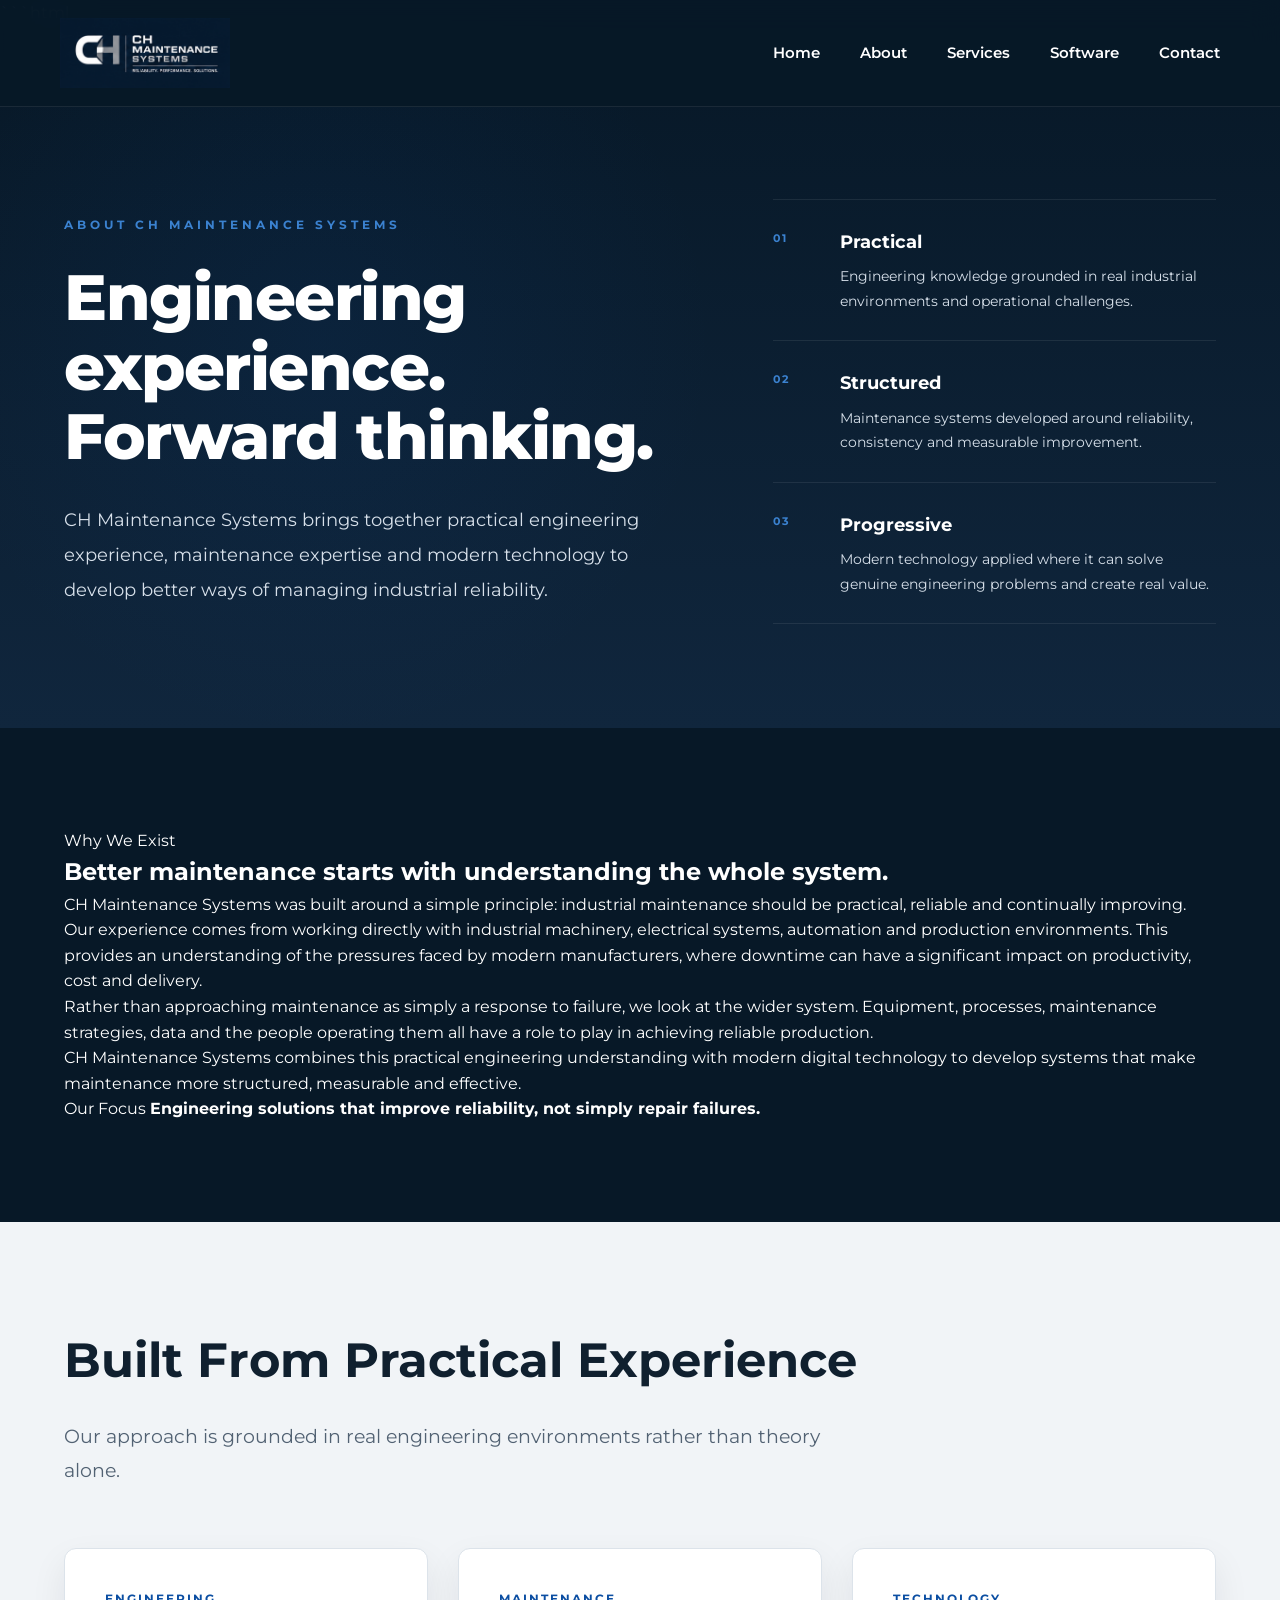
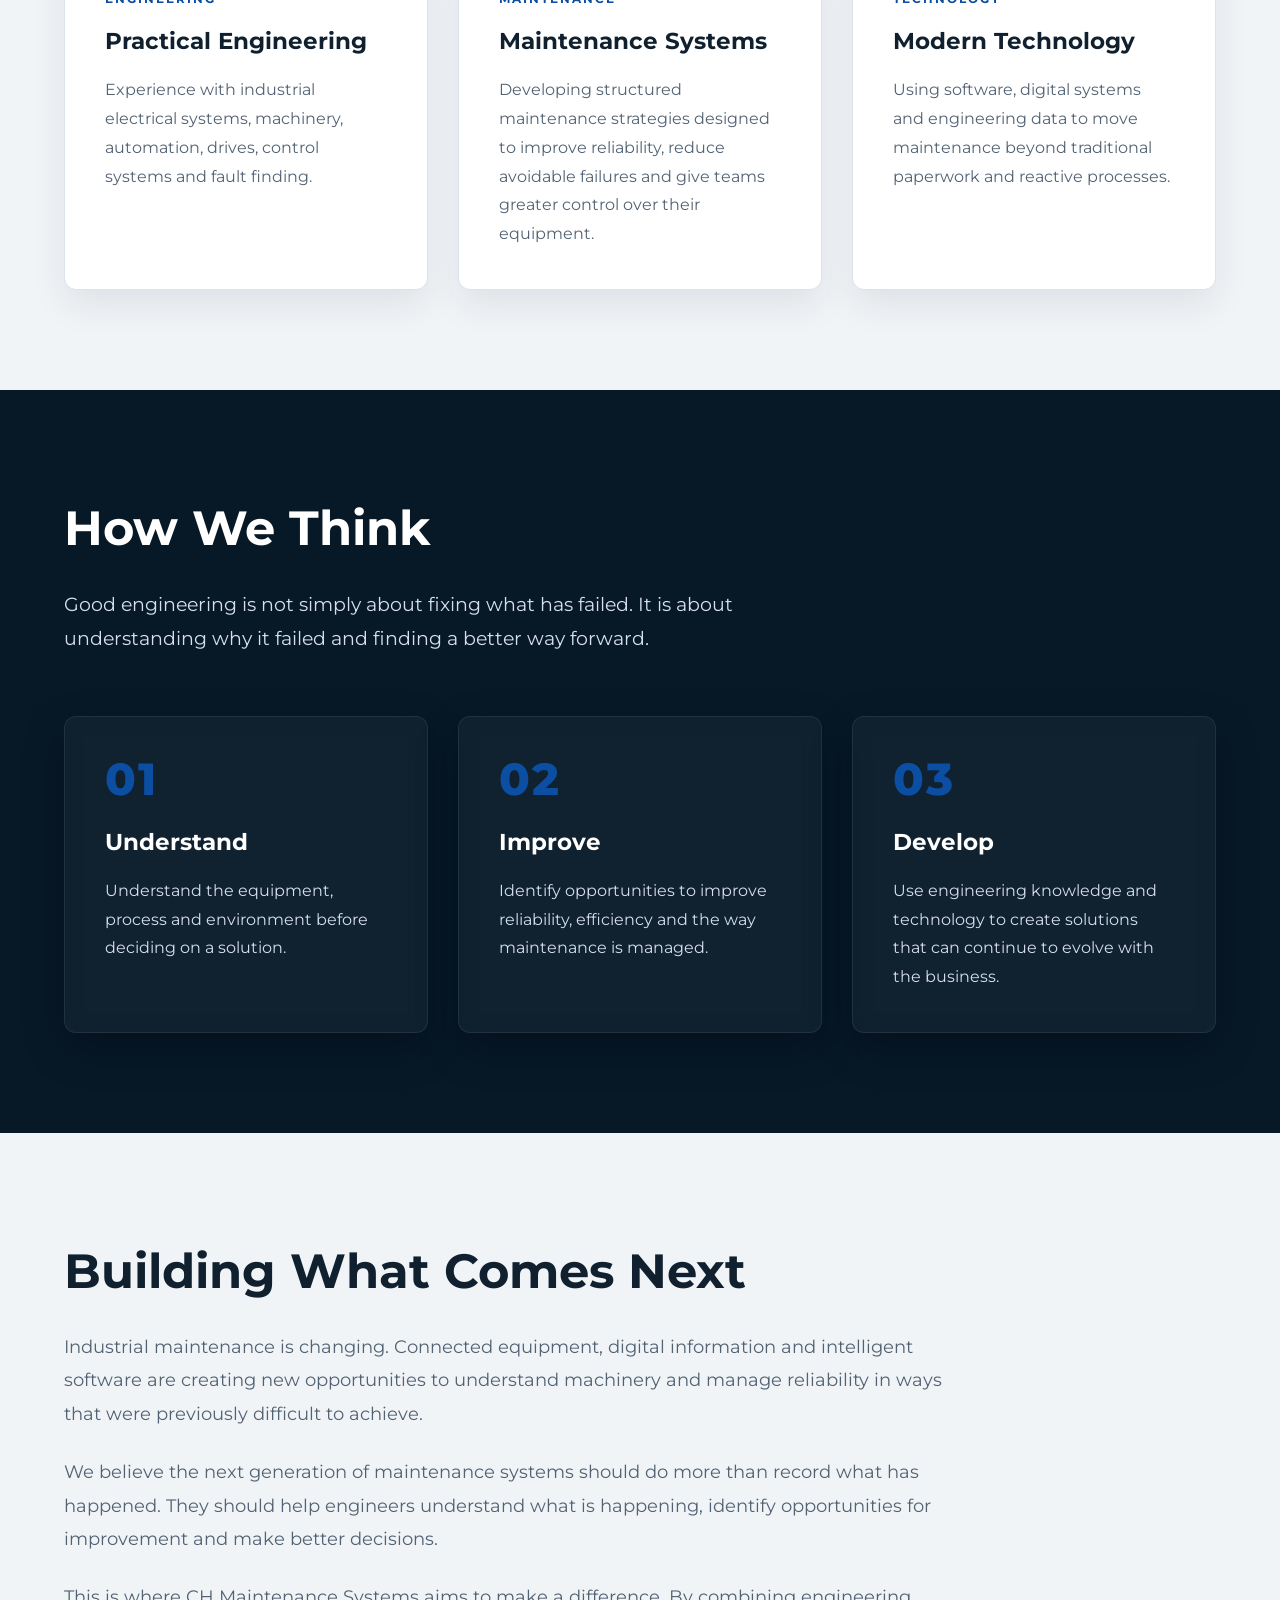
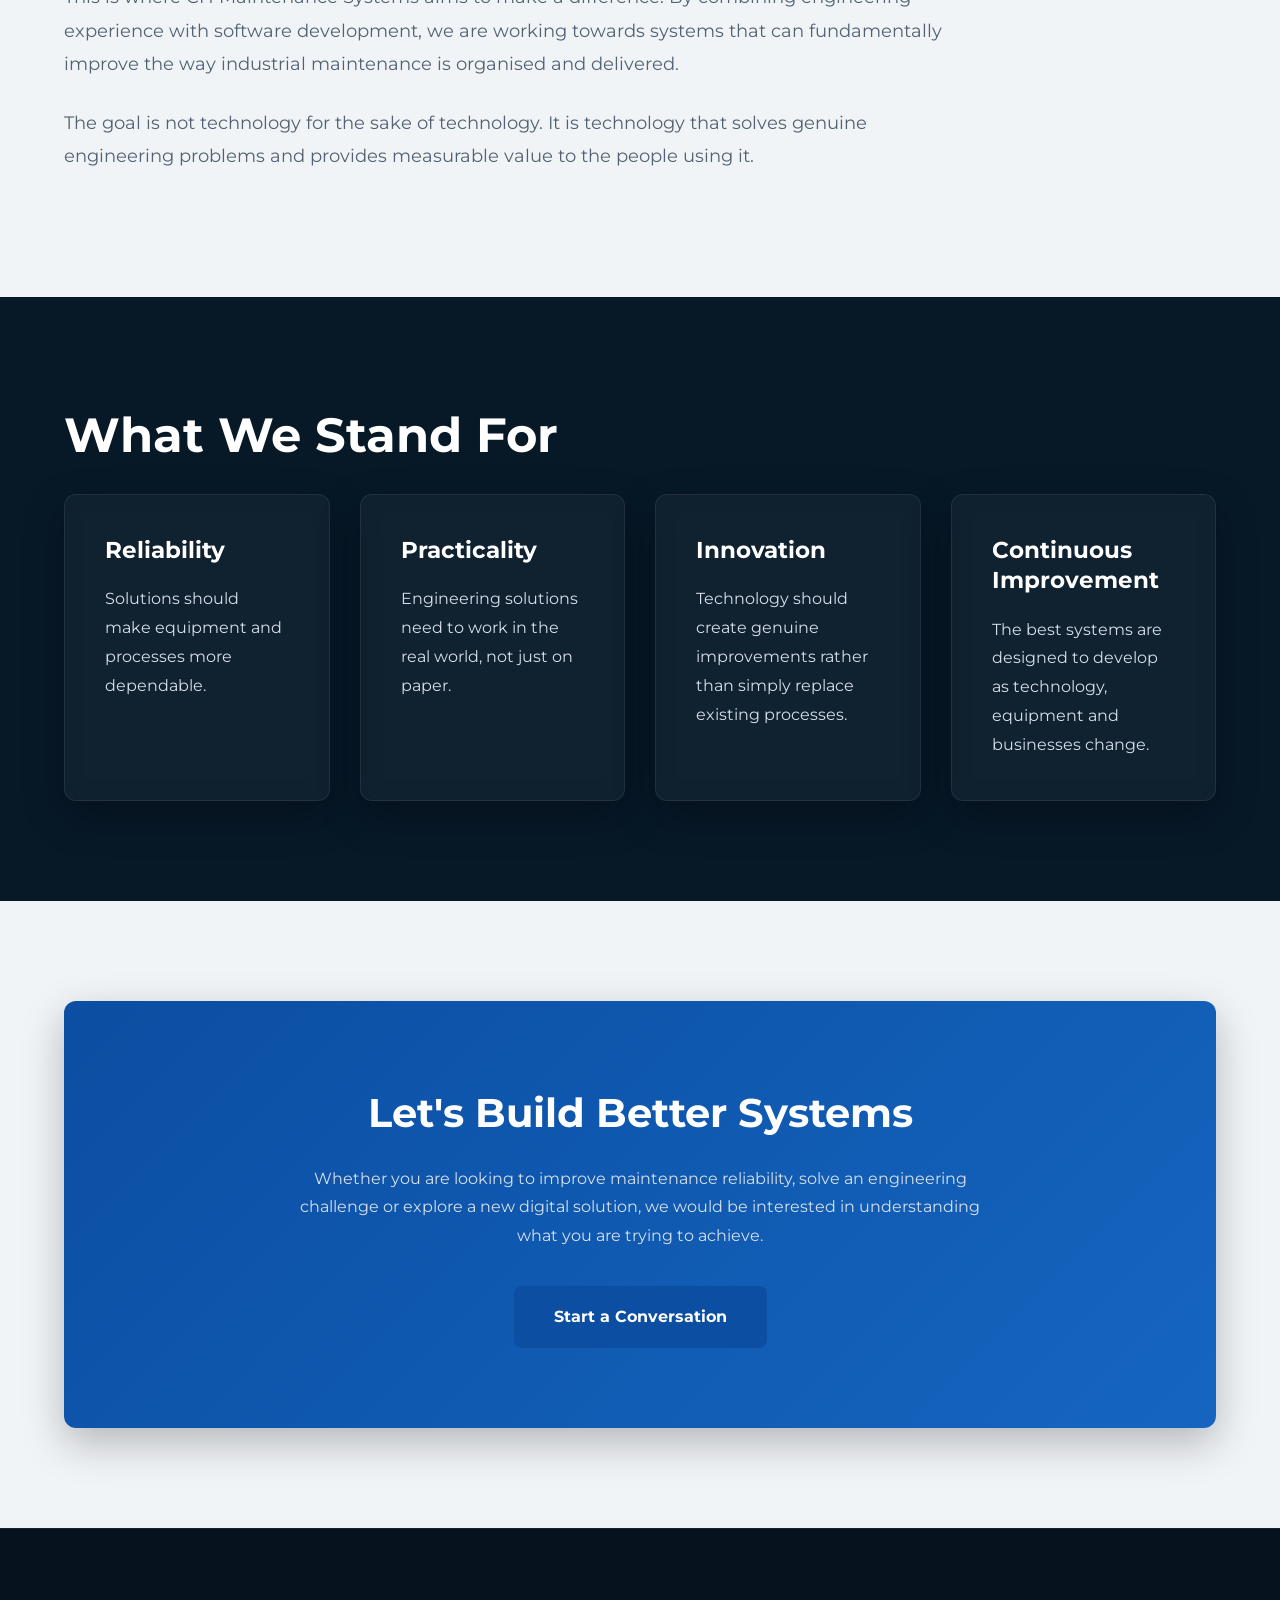
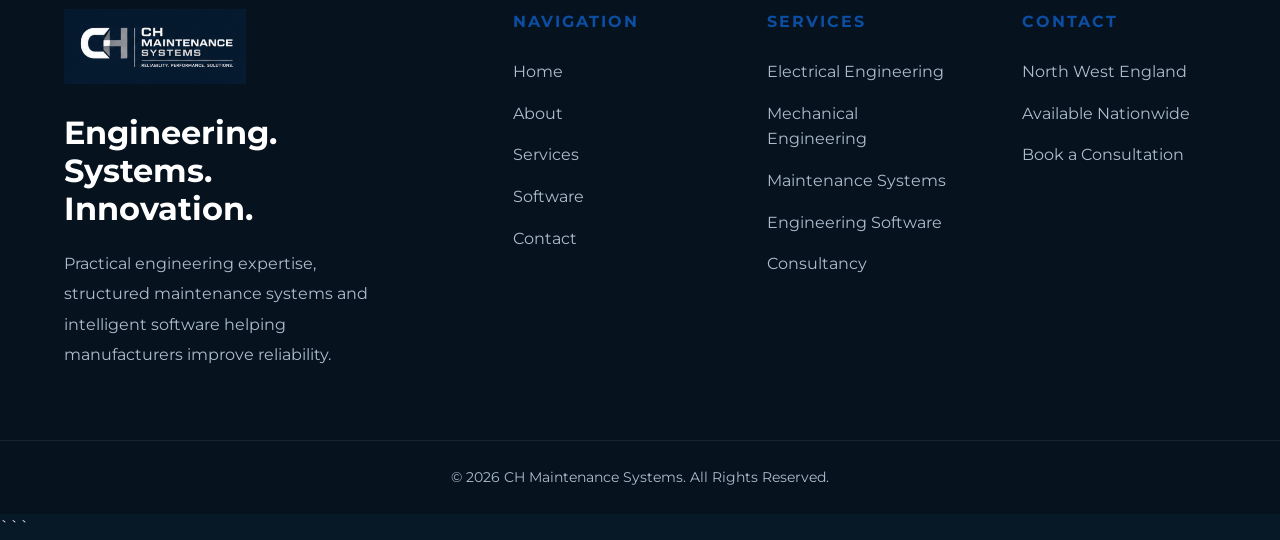
==== commit 70713547: "Update about.html" ====
--- a/about.html
+++ b/about.html
@@ -182,56 +182,90 @@
 
 </header>
 
-
-<!-- =====================================================
-     INTRODUCTION
-===================================================== -->
-
-<section class="section section-dark">
+<!-- =====================================================
+     ABOUT - COMPANY STORY
+===================================================== -->
+
+<section class="section section-dark about-story">
 
     <div class="container">
 
-        <h2 class="section-title">
-            About CH Maintenance Systems
-        </h2>
-
-        <p class="section-subtitle">
-            CH Maintenance Systems was built around a simple principle:
-            industrial maintenance should be practical, reliable and continually
-            improving.
-        </p>
-
-
-        <div class="about-text">
-
-            <p>
-                Our experience comes from working directly with industrial
-                machinery, electrical systems, automation and production
-                environments. This provides an understanding of the pressures
-                faced by modern manufacturers, where downtime can have a
-                significant impact on productivity, cost and delivery.
-            </p>
-
-            <p>
-                Rather than approaching maintenance as simply a response to
-                failure, we look at the wider system. Equipment, processes,
-                maintenance strategies, data and the people operating them all
-                have a role to play in achieving reliable production.
-            </p>
-
-            <p>
-                CH Maintenance Systems combines this practical engineering
-                understanding with modern digital technology to develop systems
-                that can make maintenance more structured, measurable and
-                effective.
-            </p>
+        <div class="about-story-grid">
+
+
+            <!-- Main Statement -->
+
+            <div class="about-story-heading">
+
+                <span class="about-story-label">
+                    Why We Exist
+                </span>
+
+                <h2>
+                    Better maintenance starts
+                    with understanding the
+                    whole system.
+                </h2>
+
+            </div>
+
+
+            <!-- Company Story -->
+
+            <div class="about-story-content">
+
+                <p class="about-story-lead">
+                    CH Maintenance Systems was built around a simple principle:
+                    industrial maintenance should be practical, reliable and
+                    continually improving.
+                </p>
+
+
+                <p>
+                    Our experience comes from working directly with industrial
+                    machinery, electrical systems, automation and production
+                    environments. This provides an understanding of the pressures
+                    faced by modern manufacturers, where downtime can have a
+                    significant impact on productivity, cost and delivery.
+                </p>
+
+
+                <p>
+                    Rather than approaching maintenance as simply a response to
+                    failure, we look at the wider system. Equipment, processes,
+                    maintenance strategies, data and the people operating them all
+                    have a role to play in achieving reliable production.
+                </p>
+
+
+                <p>
+                    CH Maintenance Systems combines this practical engineering
+                    understanding with modern digital technology to develop systems
+                    that make maintenance more structured, measurable and effective.
+                </p>
+
+
+                <div class="about-story-statement">
+
+                    <span>
+                        Our Focus
+                    </span>
+
+                    <strong>
+                        Engineering solutions that improve reliability,
+                        not simply repair failures.
+                    </strong>
+
+                </div>
+
+            </div>
+
 
         </div>
 
     </div>
 
 </section>
-
 
 <!-- =====================================================
      EXPERIENCE
--- a/css/style.css
+++ b/css/style.css
@@ -1021,11 +1021,6 @@
    ABOUT PAGE
 ===================================================== */
 
-.about-hero {
-    min-height: 75vh;
-}
-
-
 .about-text {
     max-width: 900px;
 }
@@ -2888,3 +2883,246 @@
     }
 
 }
+
+/* =====================================================
+   ABOUT PAGE - HERO
+===================================================== */
+
+.about-page-hero {
+    min-height: 78vh;
+
+    display: flex;
+    align-items: center;
+
+    padding: 170px 0 100px;
+
+    background:
+        radial-gradient(
+            circle at 25% 45%,
+            rgba(11, 78, 162, 0.10),
+            transparent 38%
+        ),
+        linear-gradient(
+            180deg,
+            var(--background),
+            var(--surface)
+        );
+
+    color: var(--text);
+}
+
+
+/* =====================================================
+   HERO LAYOUT
+===================================================== */
+
+.about-hero-grid {
+    display: grid;
+
+    grid-template-columns:
+        minmax(0, 1.15fr)
+        minmax(0, 0.85fr);
+
+    gap: 110px;
+
+    align-items: center;
+}
+
+
+/* =====================================================
+   HERO CONTENT
+===================================================== */
+
+.about-hero-content {
+    max-width: 720px;
+}
+
+
+.about-hero-label {
+    display: inline-block;
+
+    margin-bottom: 28px;
+
+    color: var(--primary-light);
+
+    font-size: 0.78rem;
+    font-weight: 700;
+
+    letter-spacing: 4px;
+
+    text-transform: uppercase;
+}
+
+
+.about-hero-content h1 {
+    margin-bottom: 32px;
+
+    color: var(--text);
+
+    font-size: 4rem;
+    font-weight: 800;
+
+    line-height: 1.08;
+
+    letter-spacing: -1.5px;
+}
+
+
+/* Force second idea onto its own line */
+
+.about-hero-content h1 span {
+    display: block;
+}
+
+
+.about-hero-content > p {
+    max-width: 680px;
+
+    color: var(--text-light);
+
+    font-size: 1.15rem;
+
+    line-height: 1.9;
+}
+
+
+/* =====================================================
+   HERO PRINCIPLES
+===================================================== */
+
+.about-hero-principles {
+    border-top: 1px solid var(--border);
+}
+
+
+.about-hero-principle {
+    display: grid;
+
+    grid-template-columns:
+        45px 1fr;
+
+    gap: 22px;
+
+    padding: 27px 0;
+
+    border-bottom:
+        1px solid var(--border);
+}
+
+
+.about-hero-number {
+    padding-top: 3px;
+
+    color: var(--primary-light);
+
+    font-size: 0.7rem;
+    font-weight: 700;
+
+    letter-spacing: 2px;
+}
+
+
+.about-hero-principle h3 {
+    margin-bottom: 8px;
+
+    color: var(--text);
+
+    font-size: 1.15rem;
+    font-weight: 700;
+}
+
+
+.about-hero-principle p {
+    color: var(--text-light);
+
+    font-size: 0.9rem;
+
+    line-height: 1.7;
+}
+
+/* =====================================================
+   ABOUT HERO RESPONSIVE
+===================================================== */
+
+@media (max-width: 900px) {
+
+    .about-page-hero {
+        min-height: auto;
+
+        padding:
+            100px 0 90px;
+    }
+
+
+    .about-hero-grid {
+        grid-template-columns: 1fr;
+
+        gap: 60px;
+    }
+
+
+    .about-hero-content {
+        max-width: 760px;
+    }
+
+
+    .about-hero-content h1 {
+        font-size: 3rem;
+    }
+
+
+    .about-hero-principles {
+        max-width: 760px;
+    }
+
+}
+
+
+@media (max-width: 600px) {
+
+    .about-page-hero {
+        padding:
+            75px 0 70px;
+    }
+
+
+    .about-hero-label {
+        margin-bottom: 22px;
+
+        font-size: 0.7rem;
+
+        letter-spacing: 3px;
+    }
+
+
+    .about-hero-content h1 {
+        margin-bottom: 26px;
+
+        font-size: 2.35rem;
+
+        letter-spacing: -0.5px;
+    }
+
+
+    .about-hero-content > p {
+        font-size: 1rem;
+
+        line-height: 1.8;
+    }
+
+
+    .about-hero-grid {
+        gap: 45px;
+    }
+
+
+    .about-hero-principle {
+        grid-template-columns:
+            38px 1fr;
+
+        gap: 16px;
+
+        padding: 23px 0;
+    }
+
+}
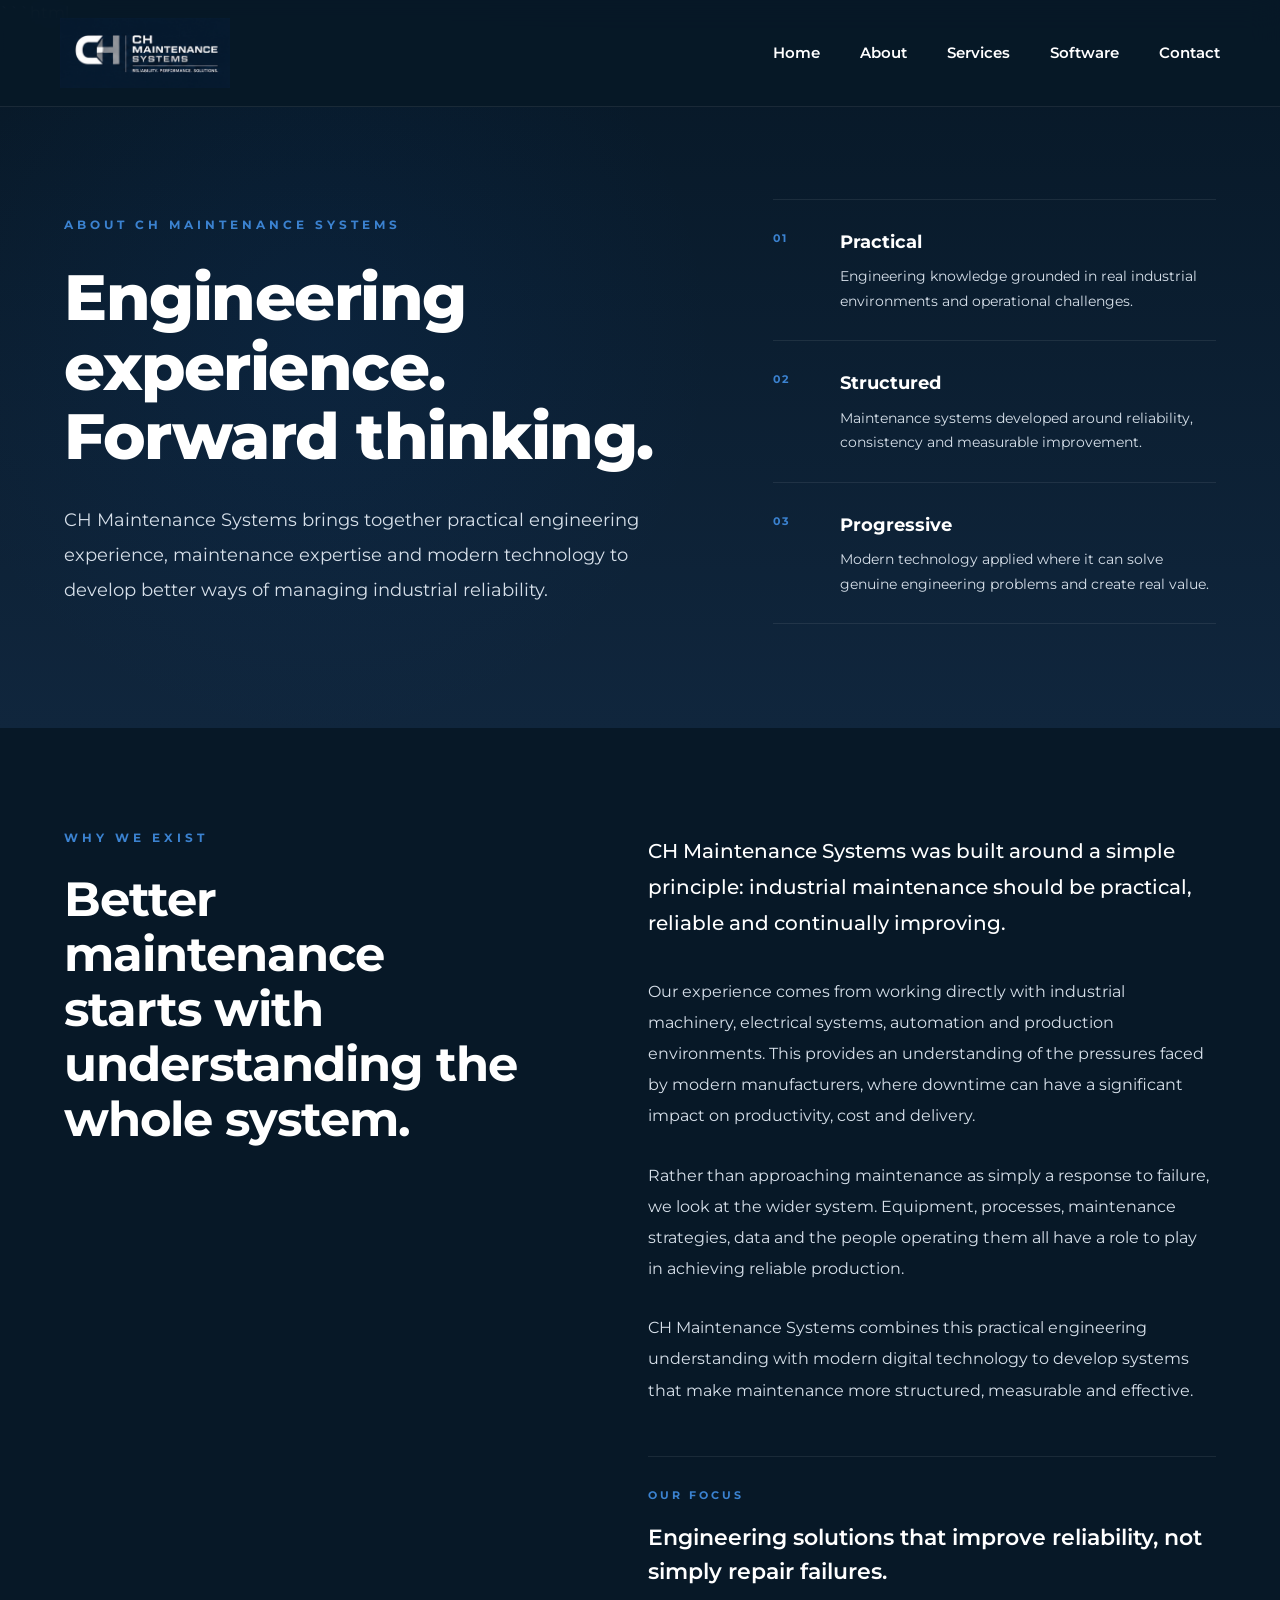
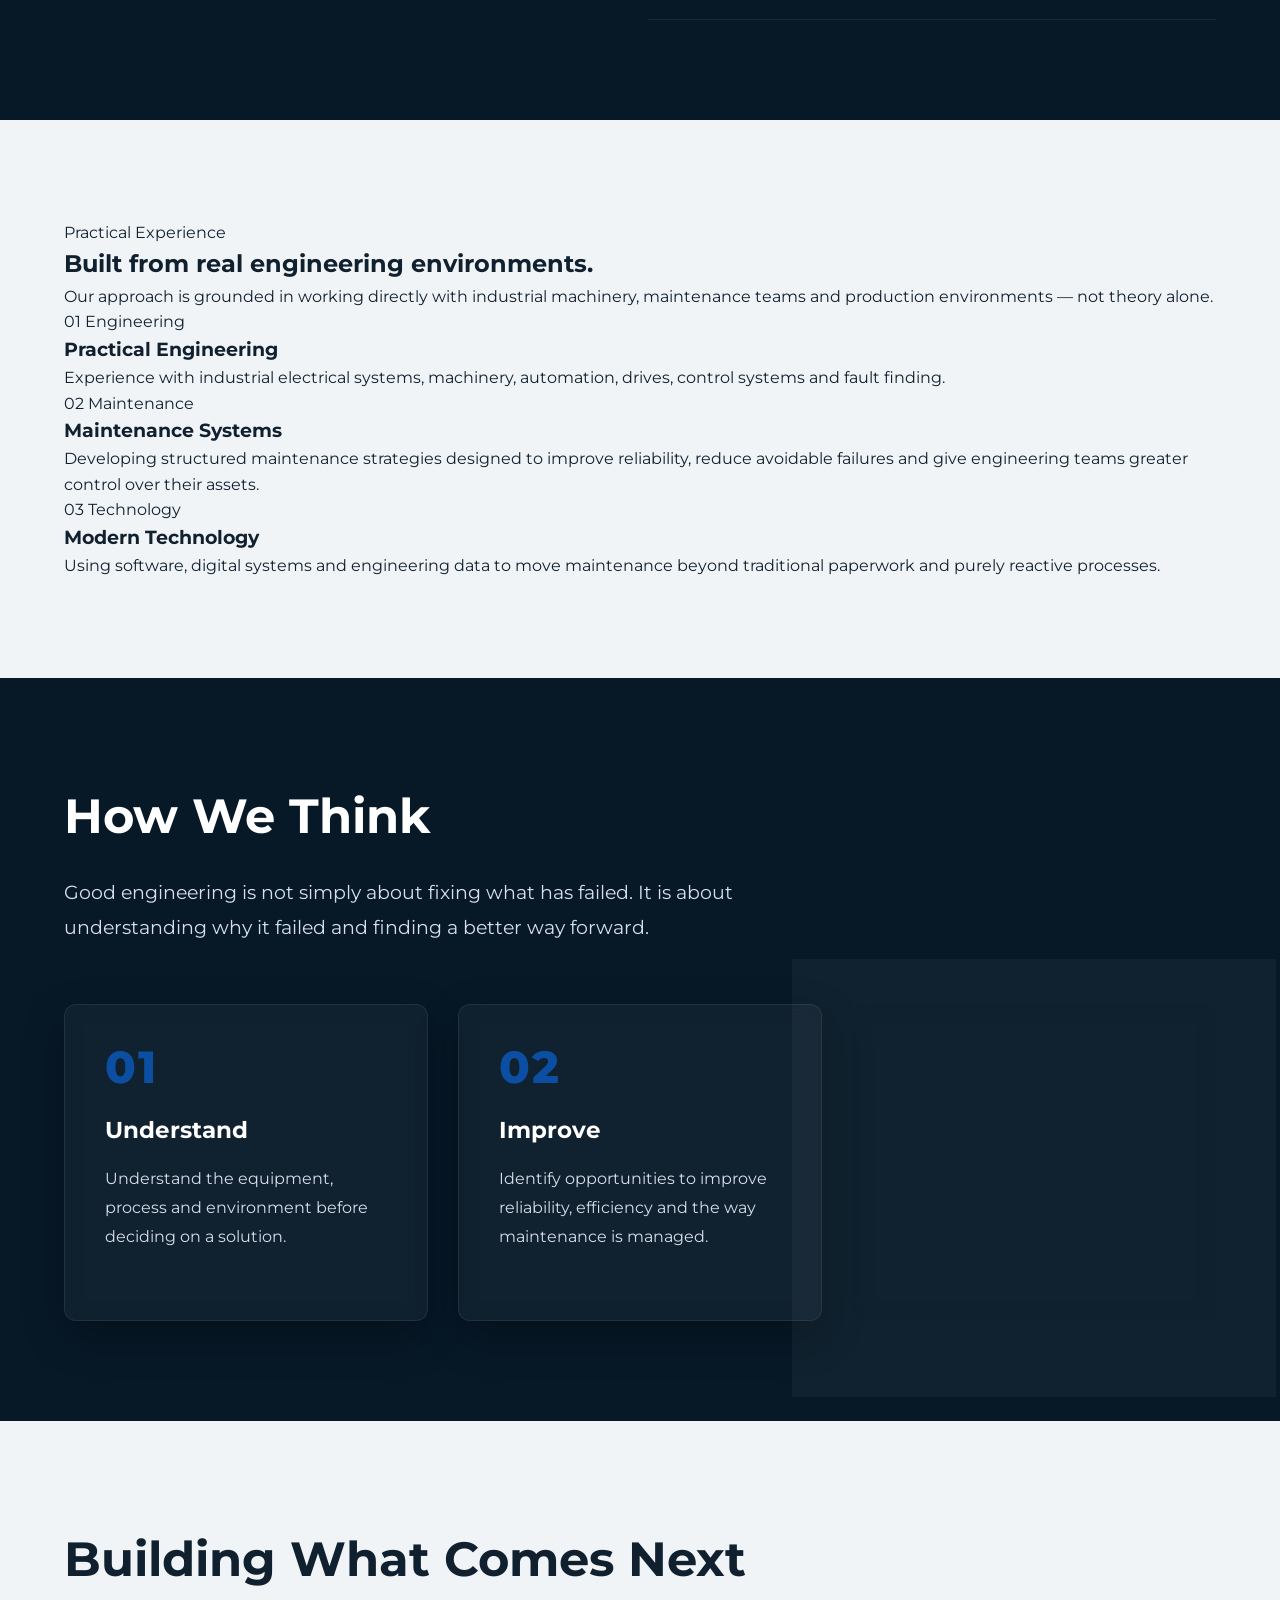
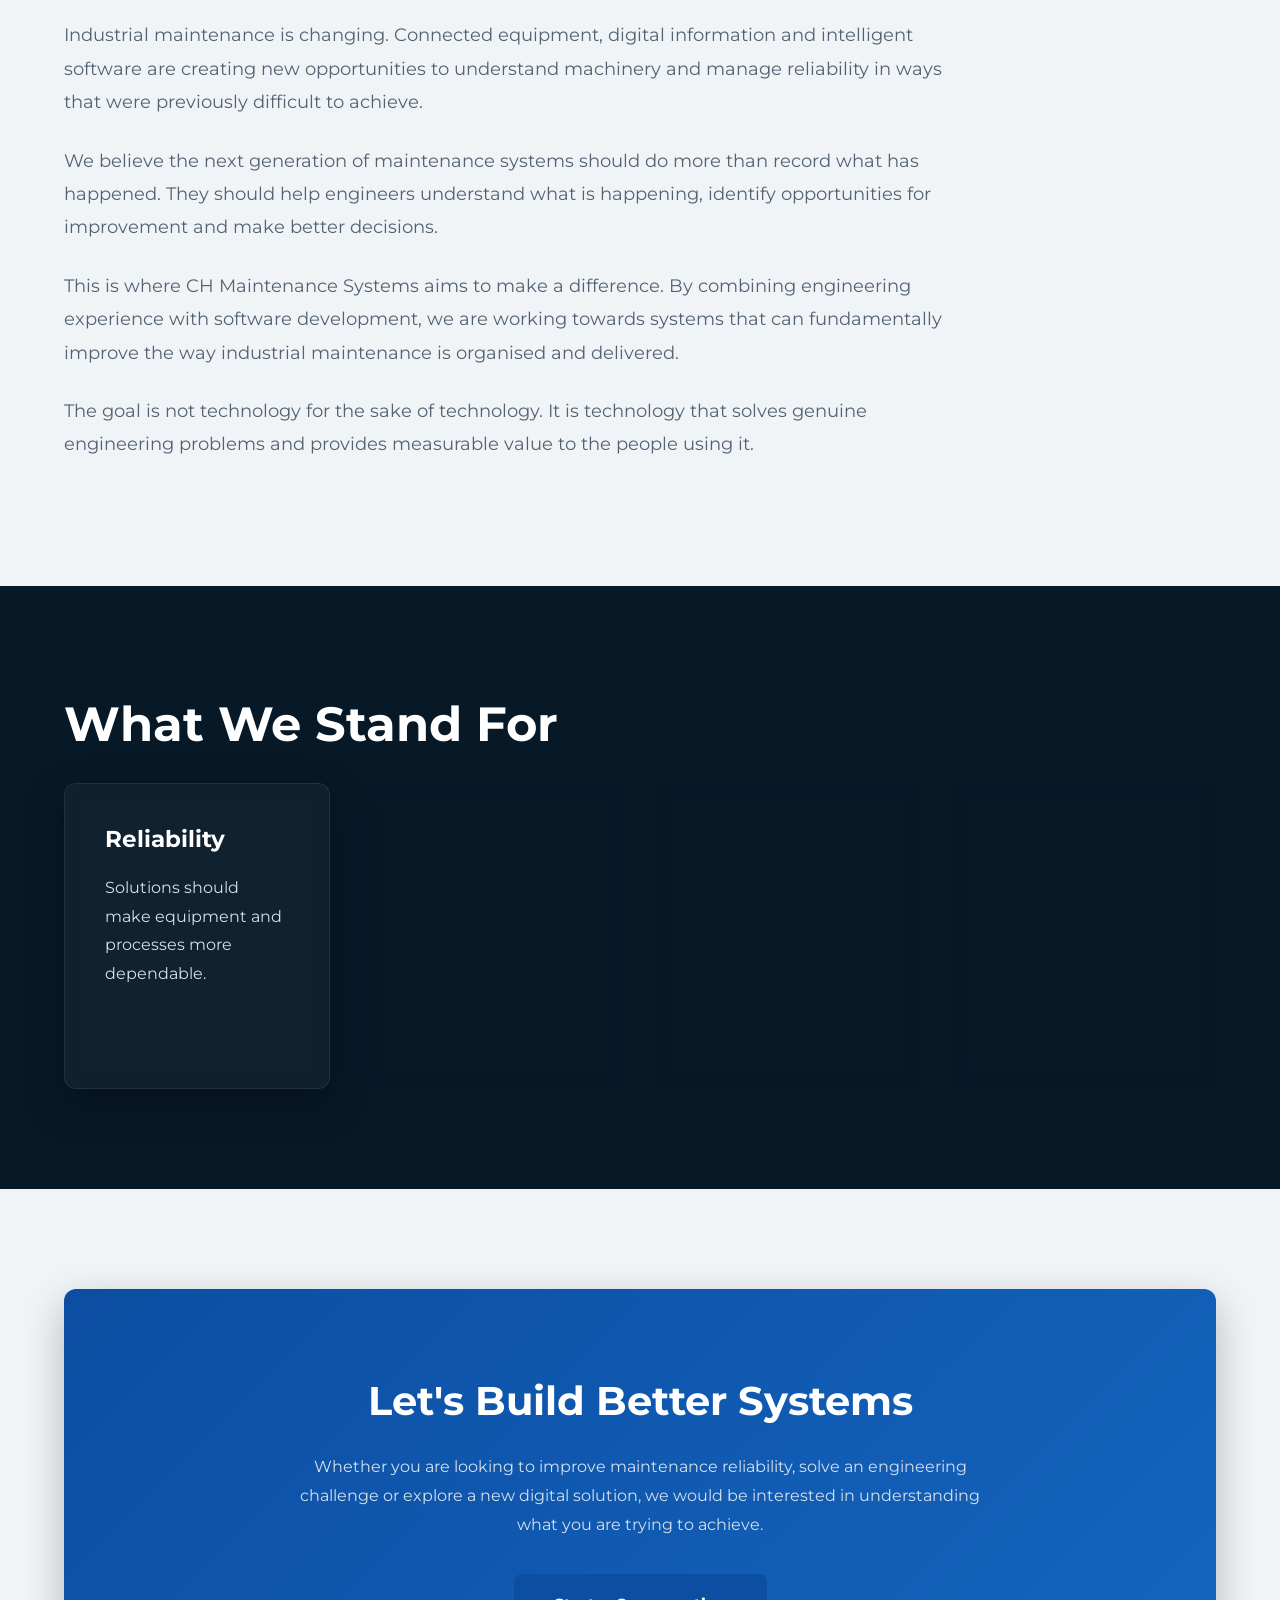
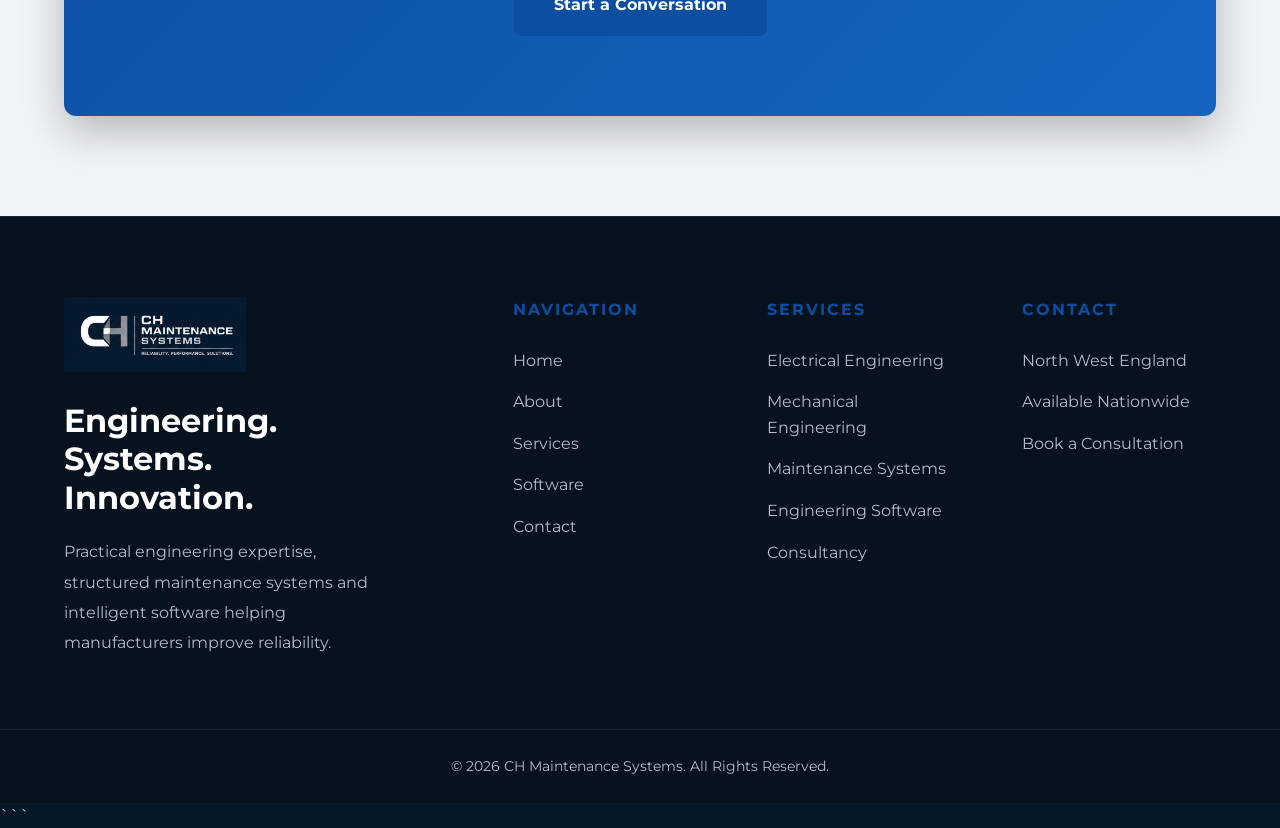
==== commit a71cfd3e: "Update about.html" ====
--- a/about.html
+++ b/about.html
@@ -268,89 +268,153 @@
 </section>
 
 <!-- =====================================================
-     EXPERIENCE
-===================================================== -->
-
-<section class="section section-light">
+     ABOUT - PRACTICAL EXPERIENCE
+===================================================== -->
+
+<section class="section section-light about-experience">
 
     <div class="container">
 
-        <h2 class="section-title">
-            Built From Practical Experience
-        </h2>
-
-        <p class="section-subtitle">
-            Our approach is grounded in real engineering environments rather
-            than theory alone.
-        </p>
-
-
-        <div class="grid grid-3">
-
-
-            <div class="feature-card">
-
-                <div class="feature-icon">
-                    ENGINEERING
-                </div>
-
-                <h3>
-                    Practical Engineering
-                </h3>
-
-                <p>
-                    Experience with industrial electrical systems, machinery,
-                    automation, drives, control systems and fault finding.
-                </p>
-
-            </div>
-
-
-            <div class="feature-card">
-
-                <div class="feature-icon">
-                    MAINTENANCE
-                </div>
-
-                <h3>
-                    Maintenance Systems
-                </h3>
-
-                <p>
-                    Developing structured maintenance strategies designed to
-                    improve reliability, reduce avoidable failures and give
-                    teams greater control over their equipment.
-                </p>
-
-            </div>
-
-
-            <div class="feature-card">
-
-                <div class="feature-icon">
-                    TECHNOLOGY
-                </div>
-
-                <h3>
-                    Modern Technology
-                </h3>
-
-                <p>
-                    Using software, digital systems and engineering data to
-                    move maintenance beyond traditional paperwork and
-                    reactive processes.
-                </p>
-
-            </div>
-
+        <div class="about-experience-grid">
+
+
+            <!-- Section Introduction -->
+
+            <div class="about-experience-heading">
+
+                <span class="about-experience-label">
+                    Practical Experience
+                </span>
+
+                <h2>
+                    Built from real
+                    engineering environments.
+                </h2>
+
+                <p>
+                    Our approach is grounded in working directly with industrial
+                    machinery, maintenance teams and production environments —
+                    not theory alone.
+                </p>
+
+            </div>
+
+
+            <!-- Experience Areas -->
+
+            <div class="about-experience-list">
+
+
+                <!-- Engineering -->
+
+                <article class="about-experience-item">
+
+                    <div class="about-experience-meta">
+
+                        <span class="about-experience-number">
+                            01
+                        </span>
+
+                        <span class="about-experience-category">
+                            Engineering
+                        </span>
+
+                    </div>
+
+
+                    <div class="about-experience-content">
+
+                        <h3>
+                            Practical Engineering
+                        </h3>
+
+                        <p>
+                            Experience with industrial electrical systems,
+                            machinery, automation, drives, control systems
+                            and fault finding.
+                        </p>
+
+                    </div>
+
+                </article>
+
+
+                <!-- Maintenance -->
+
+                <article class="about-experience-item">
+
+                    <div class="about-experience-meta">
+
+                        <span class="about-experience-number">
+                            02
+                        </span>
+
+                        <span class="about-experience-category">
+                            Maintenance
+                        </span>
+
+                    </div>
+
+
+                    <div class="about-experience-content">
+
+                        <h3>
+                            Maintenance Systems
+                        </h3>
+
+                        <p>
+                            Developing structured maintenance strategies designed
+                            to improve reliability, reduce avoidable failures and
+                            give engineering teams greater control over their assets.
+                        </p>
+
+                    </div>
+
+                </article>
+
+
+                <!-- Technology -->
+
+                <article class="about-experience-item">
+
+                    <div class="about-experience-meta">
+
+                        <span class="about-experience-number">
+                            03
+                        </span>
+
+                        <span class="about-experience-category">
+                            Technology
+                        </span>
+
+                    </div>
+
+
+                    <div class="about-experience-content">
+
+                        <h3>
+                            Modern Technology
+                        </h3>
+
+                        <p>
+                            Using software, digital systems and engineering data
+                            to move maintenance beyond traditional paperwork
+                            and purely reactive processes.
+                        </p>
+
+                    </div>
+
+                </article>
+
+
+            </div>
 
         </div>
 
     </div>
 
 </section>
-
-
+    
 <!-- =====================================================
      OUR PHILOSOPHY
 ===================================================== -->
--- a/css/style.css
+++ b/css/style.css
@@ -3126,3 +3126,225 @@
     }
 
 }
+
+/* =====================================================
+   ABOUT PAGE - COMPANY STORY
+===================================================== */
+
+.about-story {
+    position: relative;
+}
+
+
+/* Main layout */
+
+.about-story-grid {
+    display: grid;
+
+    grid-template-columns:
+        minmax(0, 0.9fr)
+        minmax(0, 1.1fr);
+
+    gap: 120px;
+
+    align-items: start;
+}
+
+
+/* =====================================================
+   STORY HEADING
+===================================================== */
+
+.about-story-heading {
+    position: sticky;
+
+    top: 150px;
+
+    max-width: 560px;
+}
+
+
+.about-story-label {
+    display: inline-block;
+
+    margin-bottom: 24px;
+
+    color: var(--primary-light);
+
+    font-size: 0.78rem;
+    font-weight: 700;
+
+    letter-spacing: 4px;
+
+    text-transform: uppercase;
+}
+
+
+.about-story-heading h2 {
+    color: var(--text);
+
+    font-size: 3rem;
+    font-weight: 700;
+
+    line-height: 1.15;
+
+    letter-spacing: -1px;
+}
+
+
+/* =====================================================
+   STORY CONTENT
+===================================================== */
+
+.about-story-content {
+    max-width: 680px;
+
+    padding-top: 5px;
+}
+
+
+.about-story-content > p {
+    margin-bottom: 28px;
+
+    color: var(--text-light);
+
+    font-size: 1rem;
+
+    line-height: 1.95;
+}
+
+
+/* Opening statement */
+
+.about-story-content .about-story-lead {
+    margin-bottom: 35px;
+
+    color: var(--text);
+
+    font-size: 1.25rem;
+    font-weight: 500;
+
+    line-height: 1.8;
+}
+
+
+/* =====================================================
+   STORY STATEMENT
+===================================================== */
+
+.about-story-statement {
+    margin-top: 50px;
+
+    padding:
+        30px 0;
+
+    border-top:
+        1px solid var(--border);
+
+    border-bottom:
+        1px solid var(--border);
+}
+
+
+.about-story-statement span {
+    display: block;
+
+    margin-bottom: 15px;
+
+    color: var(--primary-light);
+
+    font-size: 0.7rem;
+    font-weight: 700;
+
+    letter-spacing: 3px;
+
+    text-transform: uppercase;
+}
+
+
+.about-story-statement strong {
+    display: block;
+
+    max-width: 620px;
+
+    color: var(--text);
+
+    font-size: 1.35rem;
+    font-weight: 600;
+
+    line-height: 1.6;
+}
+
+
+/* =====================================================
+   COMPANY STORY RESPONSIVE
+===================================================== */
+
+@media (max-width: 900px) {
+
+    .about-story-grid {
+        grid-template-columns: 1fr;
+
+        gap: 55px;
+    }
+
+
+    .about-story-heading {
+        position: static;
+
+        max-width: 700px;
+    }
+
+
+    .about-story-heading h2 {
+        font-size: 2.6rem;
+    }
+
+
+    .about-story-content {
+        max-width: 760px;
+    }
+
+}
+
+
+@media (max-width: 600px) {
+
+    .about-story-label {
+        margin-bottom: 20px;
+
+        font-size: 0.7rem;
+
+        letter-spacing: 3px;
+    }
+
+
+    .about-story-heading h2 {
+        font-size: 2.15rem;
+
+        letter-spacing: -0.5px;
+    }
+
+
+    .about-story-content .about-story-lead {
+        font-size: 1.1rem;
+    }
+
+
+    .about-story-content > p {
+        font-size: 0.95rem;
+
+        line-height: 1.85;
+    }
+
+
+    .about-story-statement {
+        margin-top: 40px;
+    }
+
+
+    .about-story-statement strong {
+        font-size: 1.15rem;
+    }
+
+}
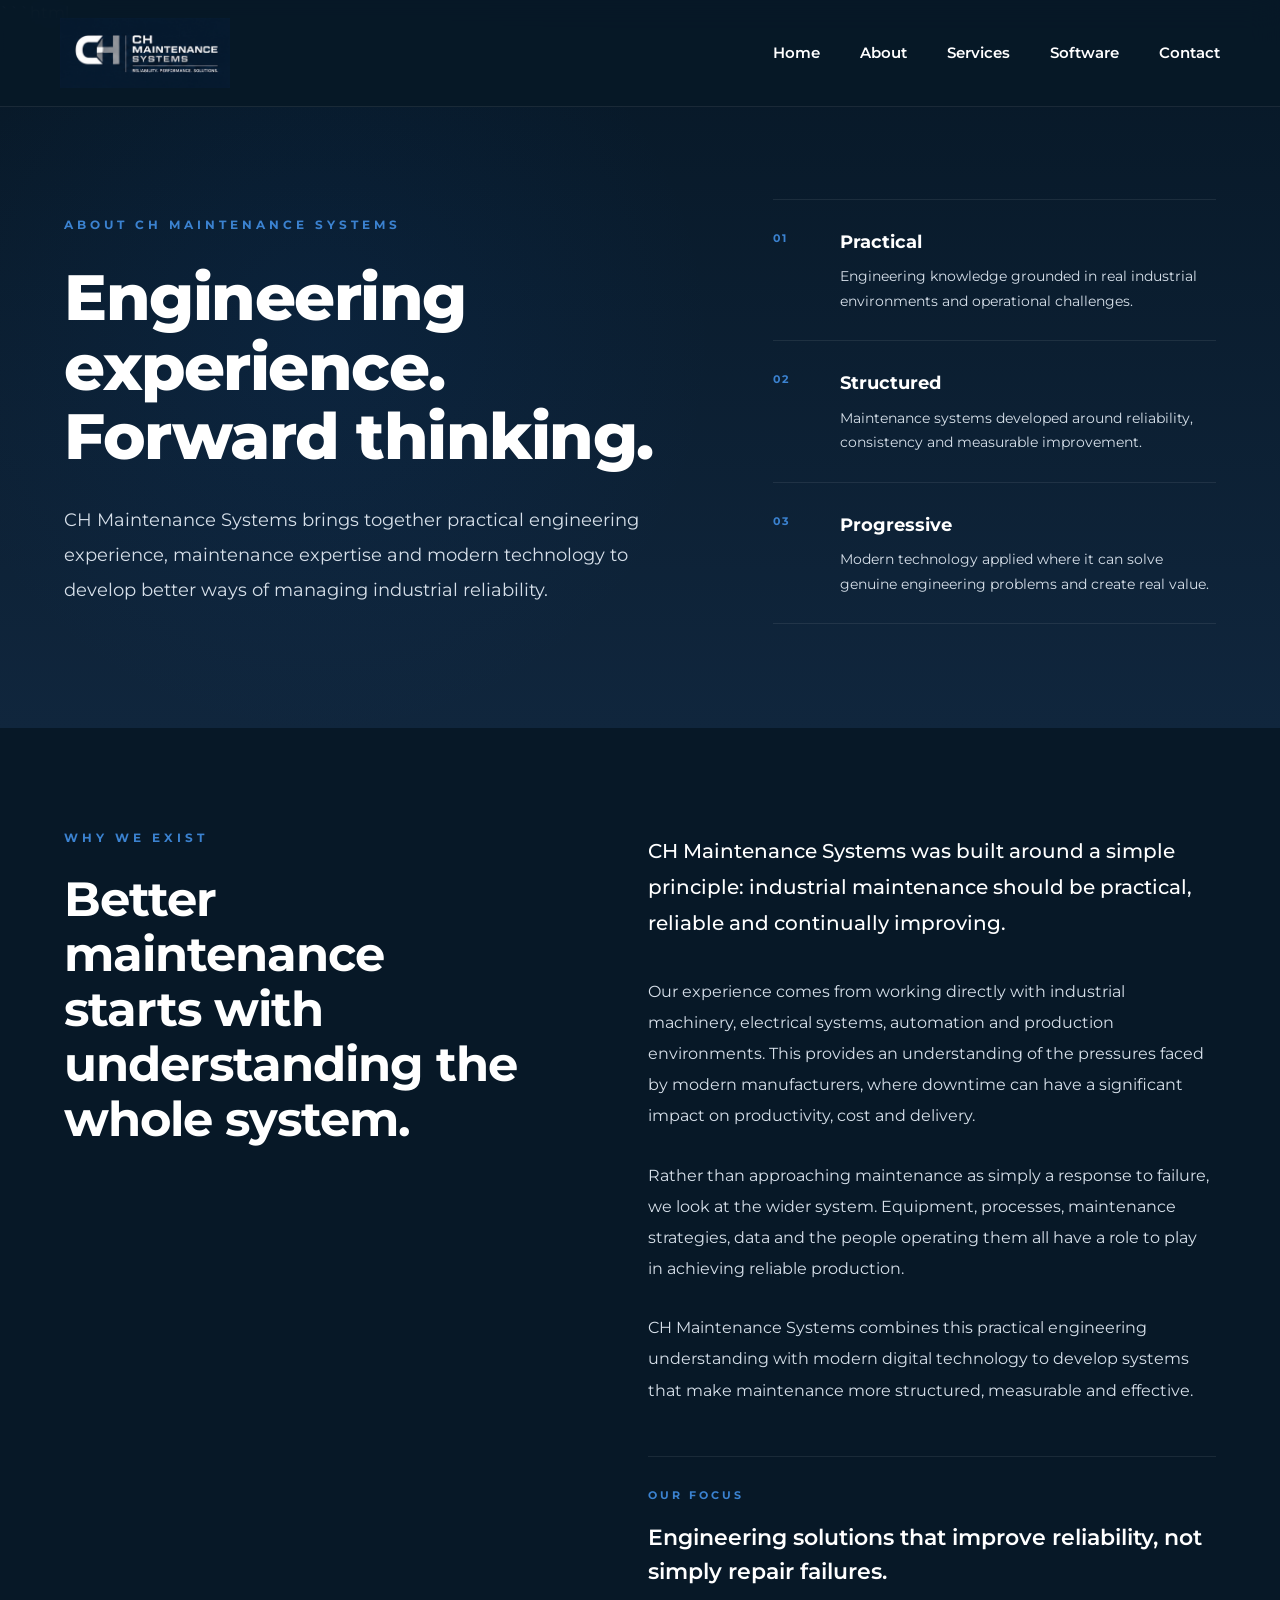
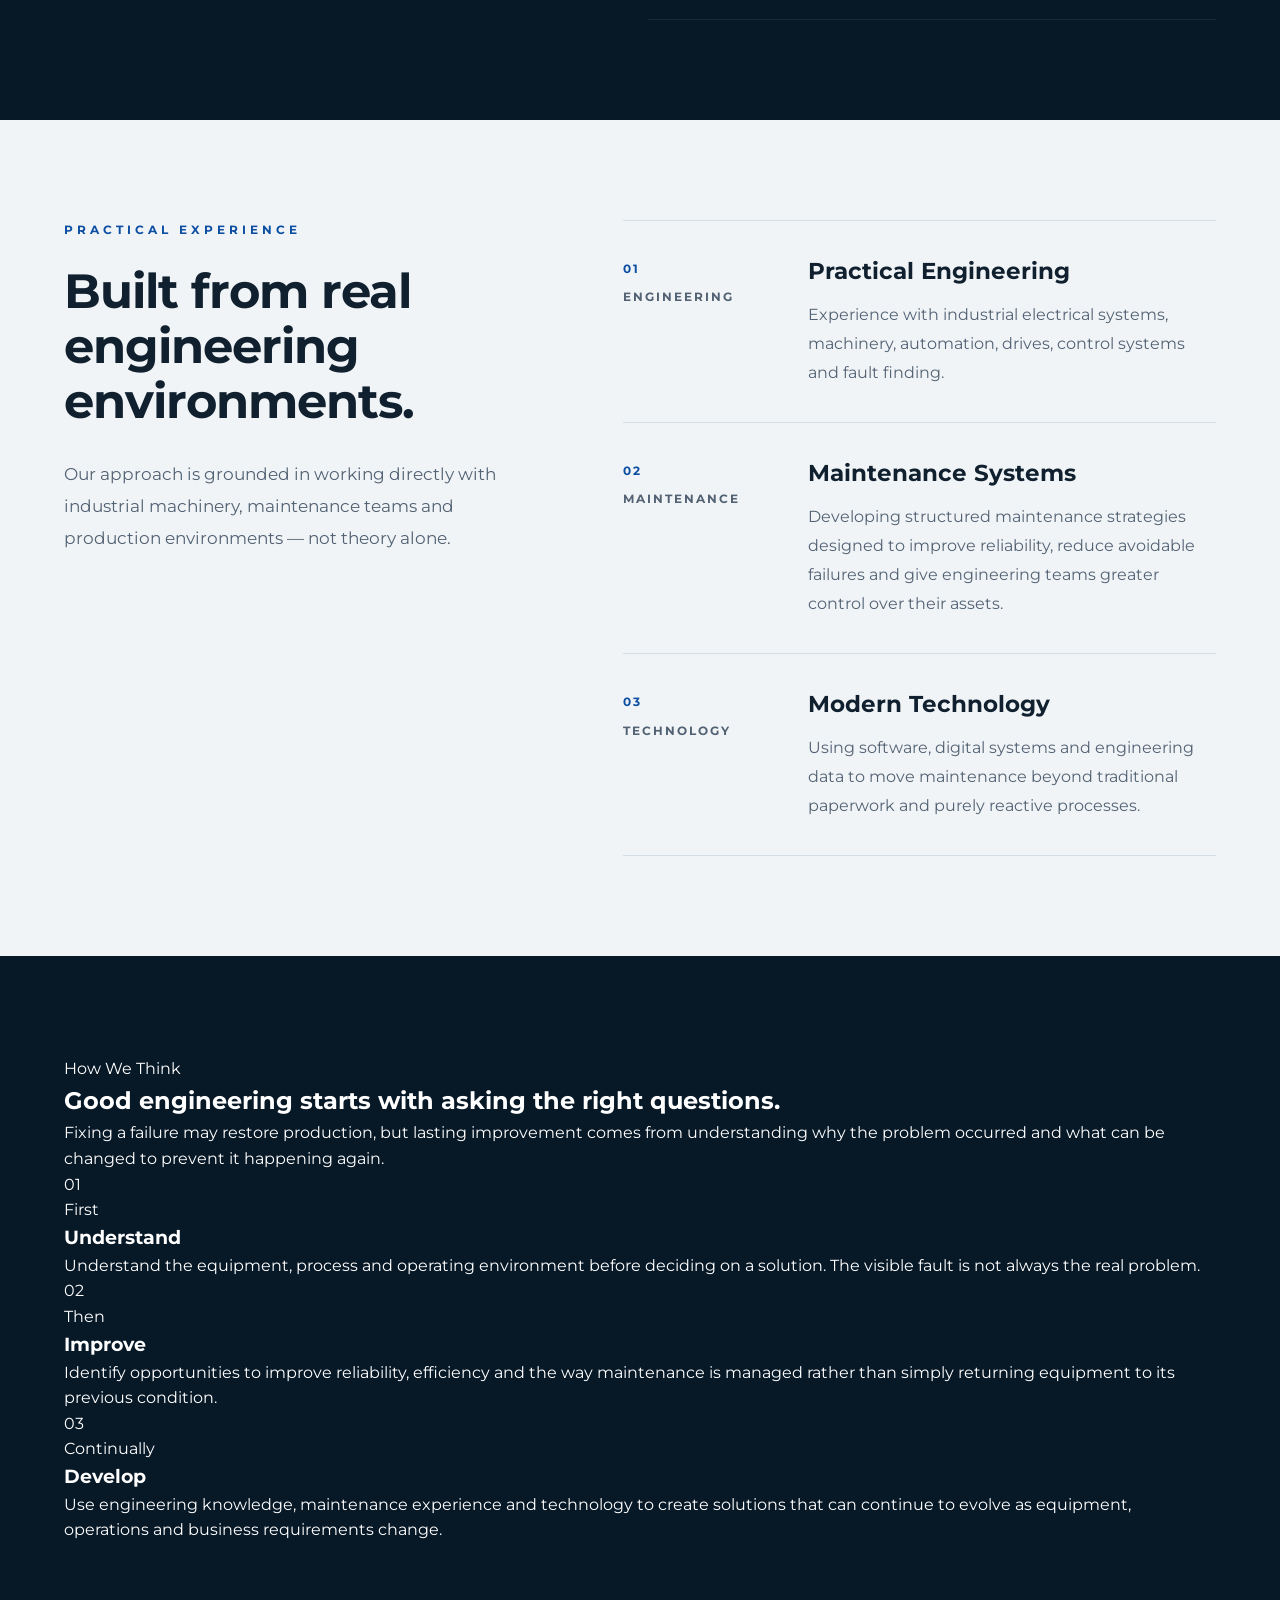
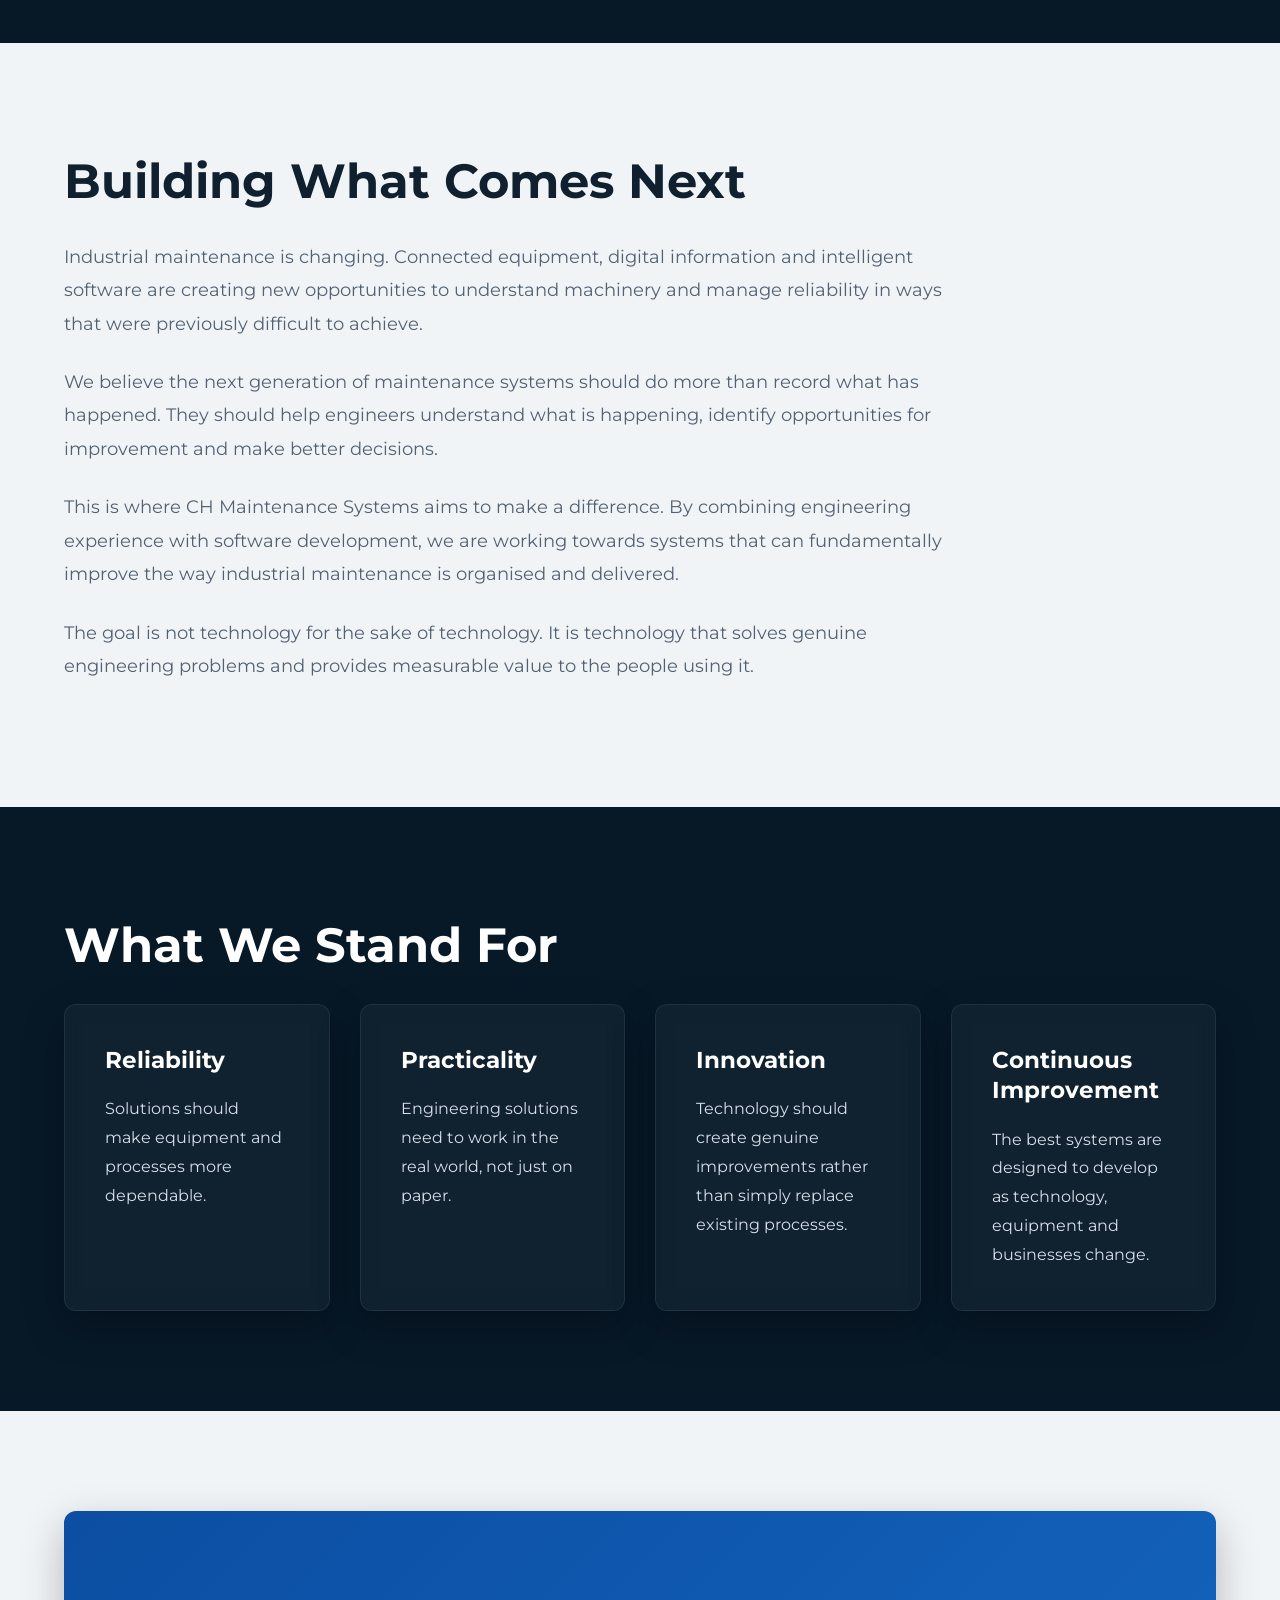
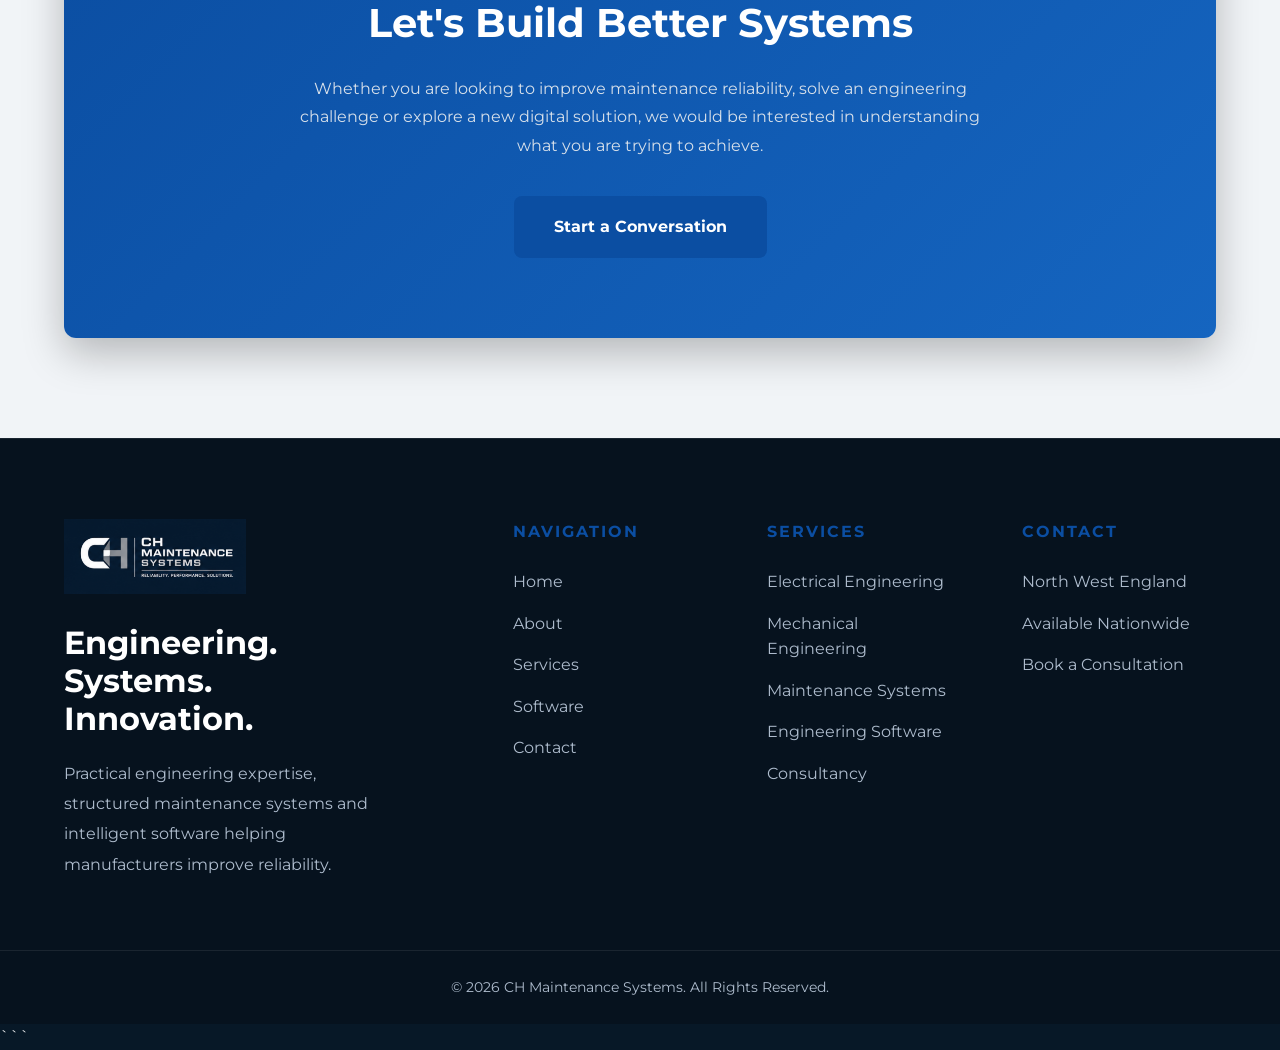
==== commit 56e29e36: "Update about.html" ====
--- a/about.html
+++ b/about.html
@@ -416,79 +416,153 @@
 </section>
     
 <!-- =====================================================
-     OUR PHILOSOPHY
+     ABOUT - HOW WE THINK
 ===================================================== -->
 
-<section class="section section-dark">
+<section class="section section-dark about-thinking">
 
     <div class="container">
 
-        <h2 class="section-title">
-            How We Think
-        </h2>
-
-        <p class="section-subtitle">
-            Good engineering is not simply about fixing what has failed.
-            It is about understanding why it failed and finding a better way
-            forward.
-        </p>
-
-
-        <div class="grid grid-3">
-
-
-            <div class="feature-card">
-
-                <div class="process-number">
+
+        <!-- Section Header -->
+
+        <div class="about-thinking-header">
+
+            <div class="about-thinking-heading">
+
+                <span class="about-thinking-label">
+                    How We Think
+                </span>
+
+                <h2>
+                    Good engineering starts
+                    with asking the right questions.
+                </h2>
+
+            </div>
+
+
+            <div class="about-thinking-intro">
+
+                <p>
+                    Fixing a failure may restore production, but lasting
+                    improvement comes from understanding why the problem
+                    occurred and what can be changed to prevent it happening again.
+                </p>
+
+            </div>
+
+        </div>
+
+
+        <!-- Philosophy -->
+
+        <div class="about-thinking-list">
+
+
+            <!-- Understand -->
+
+            <article class="about-thinking-item">
+
+                <div class="about-thinking-number">
                     01
                 </div>
 
-                <h3>
-                    Understand
-                </h3>
-
-                <p>
-                    Understand the equipment, process and environment before
-                    deciding on a solution.
-                </p>
-
-            </div>
-
-
-            <div class="feature-card">
-
-                <div class="process-number">
+
+                <div class="about-thinking-title">
+
+                    <span>
+                        First
+                    </span>
+
+                    <h3>
+                        Understand
+                    </h3>
+
+                </div>
+
+
+                <div class="about-thinking-content">
+
+                    <p>
+                        Understand the equipment, process and operating environment
+                        before deciding on a solution. The visible fault is not
+                        always the real problem.
+                    </p>
+
+                </div>
+
+            </article>
+
+
+            <!-- Improve -->
+
+            <article class="about-thinking-item">
+
+                <div class="about-thinking-number">
                     02
                 </div>
 
-                <h3>
-                    Improve
-                </h3>
-
-                <p>
-                    Identify opportunities to improve reliability, efficiency
-                    and the way maintenance is managed.
-                </p>
-
-            </div>
-
-
-            <div class="feature-card">
-
-                <div class="process-number">
+
+                <div class="about-thinking-title">
+
+                    <span>
+                        Then
+                    </span>
+
+                    <h3>
+                        Improve
+                    </h3>
+
+                </div>
+
+
+                <div class="about-thinking-content">
+
+                    <p>
+                        Identify opportunities to improve reliability, efficiency
+                        and the way maintenance is managed rather than simply
+                        returning equipment to its previous condition.
+                    </p>
+
+                </div>
+
+            </article>
+
+
+            <!-- Develop -->
+
+            <article class="about-thinking-item">
+
+                <div class="about-thinking-number">
                     03
                 </div>
 
-                <h3>
-                    Develop
-                </h3>
-
-                <p>
-                    Use engineering knowledge and technology to create
-                    solutions that can continue to evolve with the business.
-                </p>
-
-            </div>
+
+                <div class="about-thinking-title">
+
+                    <span>
+                        Continually
+                    </span>
+
+                    <h3>
+                        Develop
+                    </h3>
+
+                </div>
+
+
+                <div class="about-thinking-content">
+
+                    <p>
+                        Use engineering knowledge, maintenance experience and
+                        technology to create solutions that can continue to evolve
+                        as equipment, operations and business requirements change.
+                    </p>
+
+                </div>
+
+            </article>
 
 
         </div>
@@ -496,8 +570,7 @@
     </div>
 
 </section>
-
-
+    
 <!-- =====================================================
      THE FUTURE
 ===================================================== -->
--- a/css/style.css
+++ b/css/style.css
@@ -3348,3 +3348,247 @@
     }
 
 }
+
+/* =====================================================
+   ABOUT PAGE - PRACTICAL EXPERIENCE
+===================================================== */
+
+.about-experience {
+    position: relative;
+}
+
+
+/* =====================================================
+   MAIN LAYOUT
+===================================================== */
+
+.about-experience-grid {
+    display: grid;
+
+    grid-template-columns:
+        minmax(0, 0.85fr)
+        minmax(0, 1.15fr);
+
+    gap: 120px;
+
+    align-items: start;
+}
+
+
+/* =====================================================
+   SECTION INTRODUCTION
+===================================================== */
+
+.about-experience-heading {
+    max-width: 560px;
+}
+
+
+.about-experience-label {
+    display: inline-block;
+
+    margin-bottom: 24px;
+
+    color: var(--primary);
+
+    font-size: 0.78rem;
+    font-weight: 700;
+
+    letter-spacing: 4px;
+
+    text-transform: uppercase;
+}
+
+
+.about-experience-heading h2 {
+    margin-bottom: 30px;
+
+    color: var(--dark-text);
+
+    font-size: 3rem;
+    font-weight: 700;
+
+    line-height: 1.15;
+
+    letter-spacing: -1px;
+}
+
+
+.about-experience-heading > p {
+    max-width: 520px;
+
+    color: var(--dark-muted);
+
+    font-size: 1.05rem;
+
+    line-height: 1.9;
+}
+
+
+/* =====================================================
+   EXPERIENCE LIST
+===================================================== */
+
+.about-experience-list {
+    border-top:
+        1px solid #D5DDE5;
+}
+
+
+.about-experience-item {
+    display: grid;
+
+    grid-template-columns:
+        150px 1fr;
+
+    gap: 35px;
+
+    padding: 35px 0;
+
+    border-bottom:
+        1px solid #D5DDE5;
+}
+
+
+/* =====================================================
+   EXPERIENCE META
+===================================================== */
+
+.about-experience-meta {
+    display: flex;
+
+    flex-direction: column;
+
+    gap: 10px;
+
+    padding-top: 4px;
+}
+
+
+.about-experience-number {
+    color: var(--primary);
+
+    font-size: 0.72rem;
+    font-weight: 700;
+
+    letter-spacing: 2px;
+}
+
+
+.about-experience-category {
+    color: var(--dark-muted);
+
+    font-size: 0.72rem;
+    font-weight: 700;
+
+    letter-spacing: 2px;
+
+    text-transform: uppercase;
+}
+
+
+/* =====================================================
+   EXPERIENCE CONTENT
+===================================================== */
+
+.about-experience-content h3 {
+    margin-bottom: 14px;
+
+    color: var(--dark-text);
+
+    font-size: 1.45rem;
+    font-weight: 700;
+
+    line-height: 1.3;
+}
+
+
+.about-experience-content p {
+    max-width: 620px;
+
+    color: var(--dark-muted);
+
+    font-size: 0.98rem;
+
+    line-height: 1.85;
+}
+
+
+/* =====================================================
+   PRACTICAL EXPERIENCE RESPONSIVE
+===================================================== */
+
+@media (max-width: 900px) {
+
+    .about-experience-grid {
+        grid-template-columns: 1fr;
+
+        gap: 55px;
+    }
+
+
+    .about-experience-heading {
+        max-width: 700px;
+    }
+
+
+    .about-experience-heading h2 {
+        font-size: 2.6rem;
+    }
+
+}
+
+
+@media (max-width: 600px) {
+
+    .about-experience-label {
+        margin-bottom: 20px;
+
+        font-size: 0.7rem;
+
+        letter-spacing: 3px;
+    }
+
+
+    .about-experience-heading h2 {
+        font-size: 2.15rem;
+
+        letter-spacing: -0.5px;
+    }
+
+
+    .about-experience-heading > p {
+        font-size: 1rem;
+
+        line-height: 1.8;
+    }
+
+
+    .about-experience-item {
+        grid-template-columns: 1fr;
+
+        gap: 18px;
+
+        padding: 30px 0;
+    }
+
+
+    .about-experience-meta {
+        flex-direction: row;
+
+        align-items: center;
+
+        gap: 15px;
+    }
+
+
+    .about-experience-content h3 {
+        font-size: 1.3rem;
+    }
+
+
+    .about-experience-content p {
+        font-size: 0.95rem;
+    }
+
+}
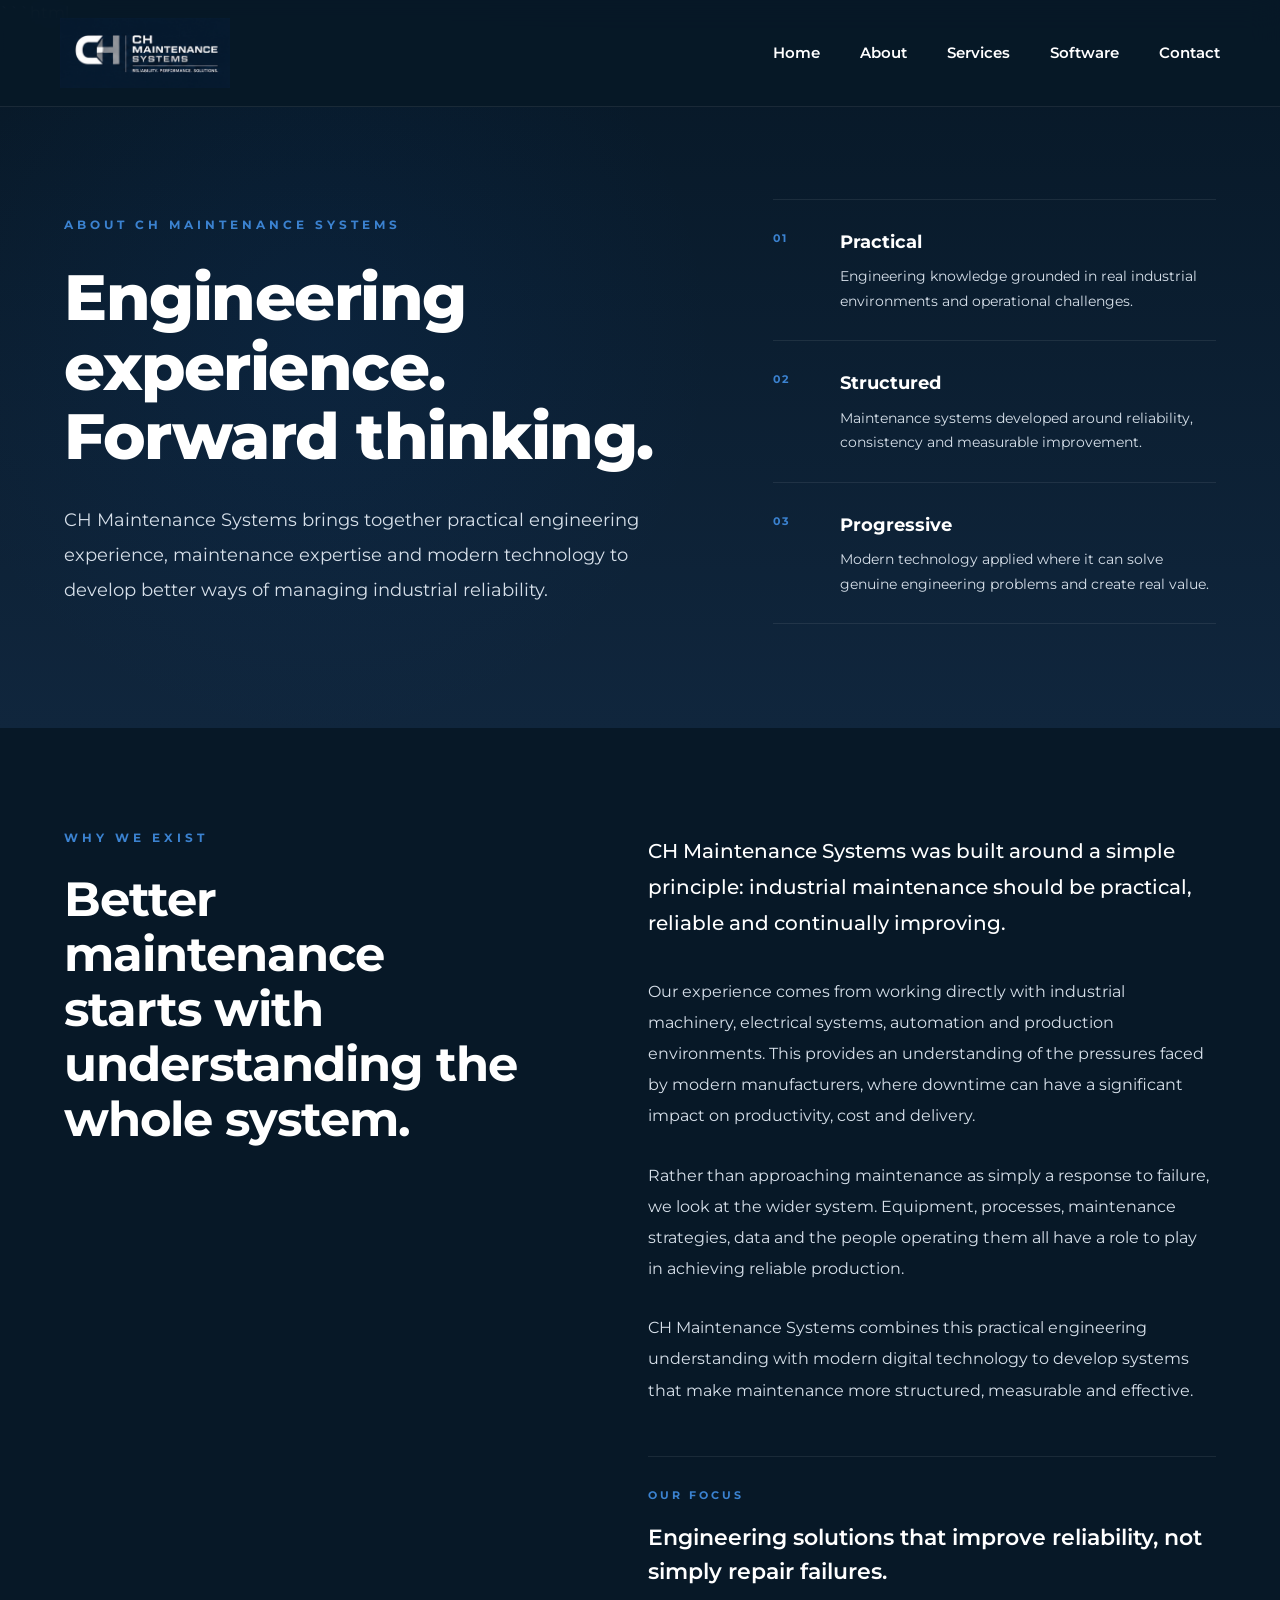
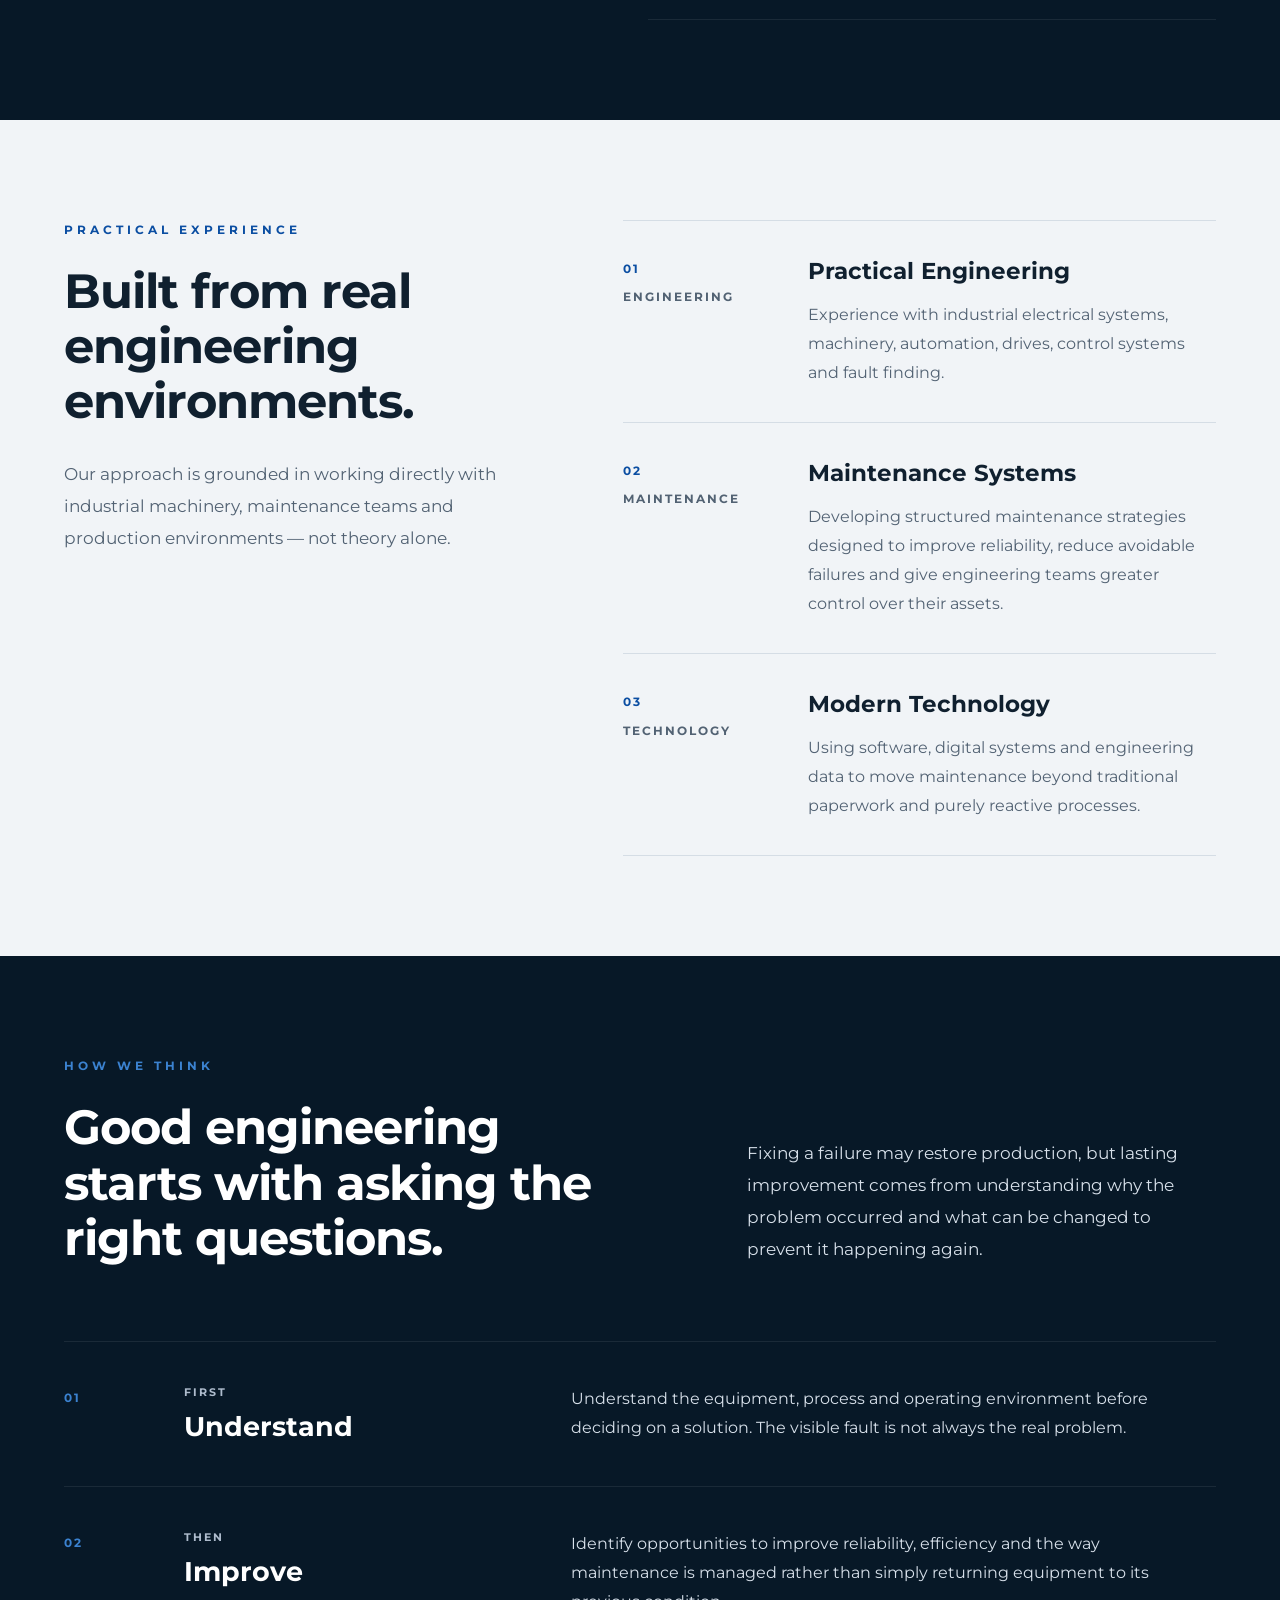
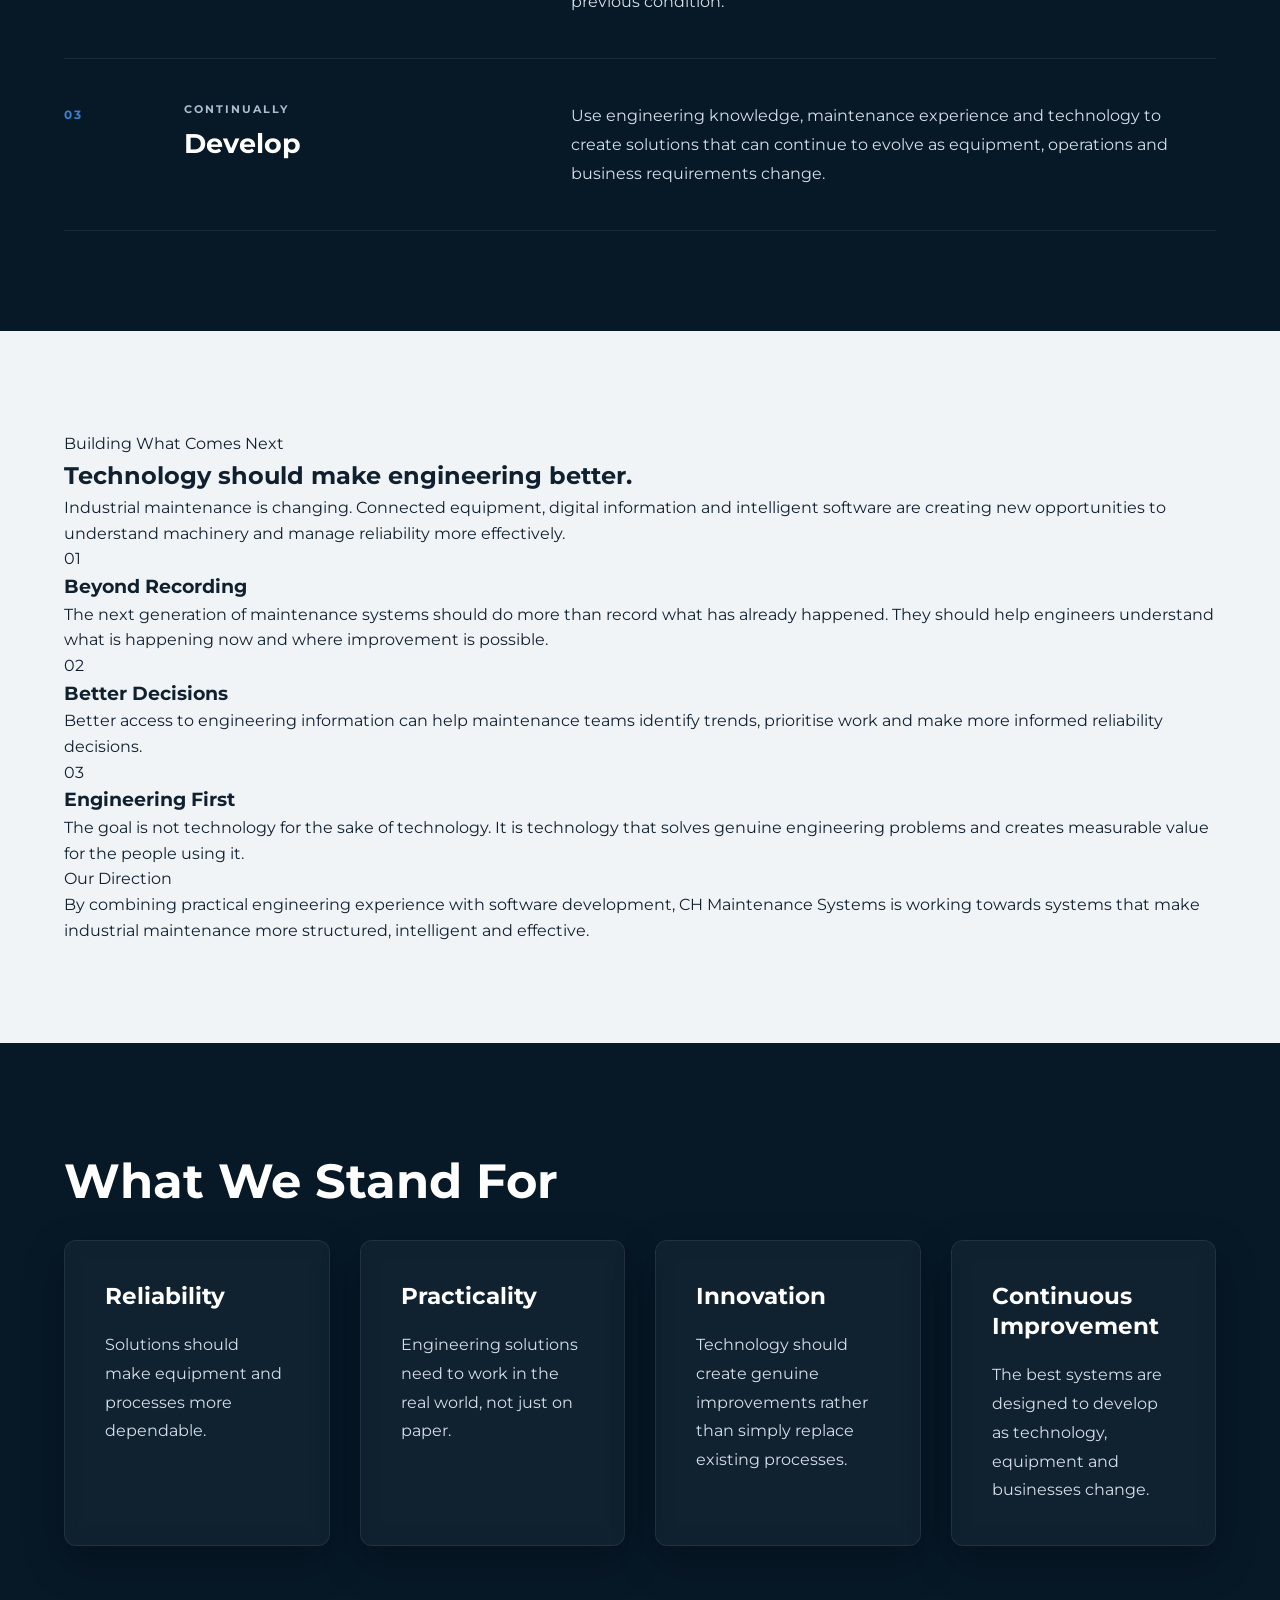
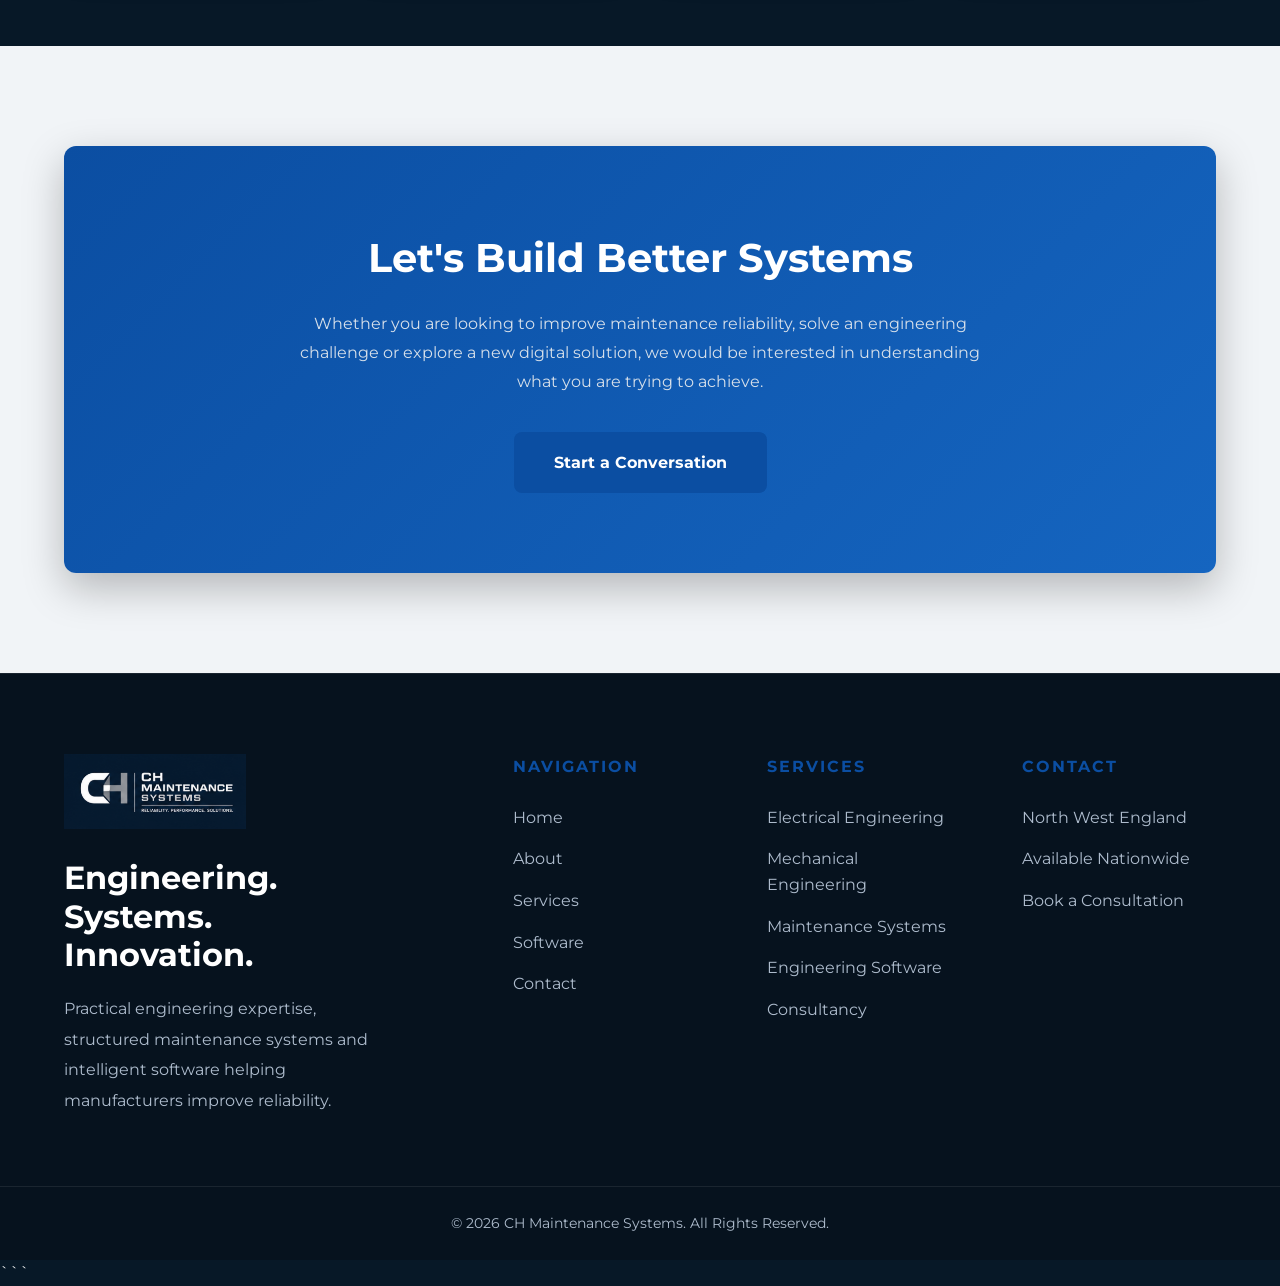
==== commit f2181b75: "Update about.html" ====
--- a/about.html
+++ b/about.html
@@ -572,53 +572,141 @@
 </section>
     
 <!-- =====================================================
-     THE FUTURE
+     ABOUT - BUILDING WHAT COMES NEXT
 ===================================================== -->
 
-<section class="section section-light">
+<section class="section section-light about-future">
 
     <div class="container">
 
-        <h2 class="section-title">
-            Building What Comes Next
-        </h2>
-
-        <div class="about-text">
+        <div class="about-future-grid">
+
+
+            <!-- Main Statement -->
+
+            <div class="about-future-heading">
+
+                <span class="about-future-label">
+                    Building What Comes Next
+                </span>
+
+                <h2>
+                    Technology should make
+                    engineering better.
+                </h2>
+
+                <p>
+                    Industrial maintenance is changing. Connected equipment,
+                    digital information and intelligent software are creating
+                    new opportunities to understand machinery and manage
+                    reliability more effectively.
+                </p>
+
+            </div>
+
+
+            <!-- Future Direction -->
+
+            <div class="about-future-content">
+
+
+                <div class="about-future-block">
+
+                    <span class="about-future-number">
+                        01
+                    </span>
+
+                    <div>
+
+                        <h3>
+                            Beyond Recording
+                        </h3>
+
+                        <p>
+                            The next generation of maintenance systems should
+                            do more than record what has already happened.
+                            They should help engineers understand what is
+                            happening now and where improvement is possible.
+                        </p>
+
+                    </div>
+
+                </div>
+
+
+                <div class="about-future-block">
+
+                    <span class="about-future-number">
+                        02
+                    </span>
+
+                    <div>
+
+                        <h3>
+                            Better Decisions
+                        </h3>
+
+                        <p>
+                            Better access to engineering information can help
+                            maintenance teams identify trends, prioritise work
+                            and make more informed reliability decisions.
+                        </p>
+
+                    </div>
+
+                </div>
+
+
+                <div class="about-future-block">
+
+                    <span class="about-future-number">
+                        03
+                    </span>
+
+                    <div>
+
+                        <h3>
+                            Engineering First
+                        </h3>
+
+                        <p>
+                            The goal is not technology for the sake of technology.
+                            It is technology that solves genuine engineering
+                            problems and creates measurable value for the people
+                            using it.
+                        </p>
+
+                    </div>
+
+                </div>
+
+
+            </div>
+
+        </div>
+
+
+        <!-- Closing Statement -->
+
+        <div class="about-future-statement">
+
+            <span>
+                Our Direction
+            </span>
 
             <p>
-                Industrial maintenance is changing. Connected equipment,
-                digital information and intelligent software are creating new
-                opportunities to understand machinery and manage reliability
-                in ways that were previously difficult to achieve.
+                By combining practical engineering experience with software
+                development, CH Maintenance Systems is working towards systems
+                that make industrial maintenance more structured, intelligent
+                and effective.
             </p>
 
-            <p>
-                We believe the next generation of maintenance systems should
-                do more than record what has happened. They should help
-                engineers understand what is happening, identify opportunities
-                for improvement and make better decisions.
-            </p>
-
-            <p>
-                This is where CH Maintenance Systems aims to make a difference.
-                By combining engineering experience with software development,
-                we are working towards systems that can fundamentally improve
-                the way industrial maintenance is organised and delivered.
-            </p>
-
-            <p>
-                The goal is not technology for the sake of technology. It is
-                technology that solves genuine engineering problems and
-                provides measurable value to the people using it.
-            </p>
-
         </div>
 
     </div>
 
 </section>
-
-
+    
 <!-- =====================================================
      VALUES
 ===================================================== -->
--- a/css/style.css
+++ b/css/style.css
@@ -3592,3 +3592,267 @@
     }
 
 }
+
+/* =====================================================
+   ABOUT PAGE - HOW WE THINK
+===================================================== */
+
+.about-thinking {
+    position: relative;
+}
+
+
+/* =====================================================
+   SECTION HEADER
+===================================================== */
+
+.about-thinking-header {
+    display: grid;
+
+    grid-template-columns:
+        minmax(0, 1.1fr)
+        minmax(0, 0.9fr);
+
+    gap: 110px;
+
+    align-items: end;
+
+    margin-bottom: 75px;
+}
+
+
+.about-thinking-heading {
+    max-width: 720px;
+}
+
+
+.about-thinking-label {
+    display: inline-block;
+
+    margin-bottom: 24px;
+
+    color: var(--primary-light);
+
+    font-size: 0.78rem;
+    font-weight: 700;
+
+    letter-spacing: 4px;
+
+    text-transform: uppercase;
+}
+
+
+.about-thinking-heading h2 {
+    max-width: 680px;
+
+    color: var(--text);
+
+    font-size: 3rem;
+    font-weight: 700;
+
+    line-height: 1.15;
+
+    letter-spacing: -1px;
+}
+
+
+.about-thinking-intro {
+    max-width: 540px;
+}
+
+
+.about-thinking-intro p {
+    color: var(--text-light);
+
+    font-size: 1.05rem;
+
+    line-height: 1.9;
+}
+
+
+/* =====================================================
+   PHILOSOPHY LIST
+===================================================== */
+
+.about-thinking-list {
+    border-top:
+        1px solid var(--border);
+}
+
+
+.about-thinking-item {
+    display: grid;
+
+    grid-template-columns:
+        80px
+        minmax(220px, 0.7fr)
+        minmax(0, 1.3fr);
+
+    gap: 40px;
+
+    align-items: start;
+
+    padding: 42px 0;
+
+    border-bottom:
+        1px solid var(--border);
+}
+
+
+/* Number */
+
+.about-thinking-number {
+    padding-top: 5px;
+
+    color: var(--primary-light);
+
+    font-size: 0.72rem;
+    font-weight: 700;
+
+    letter-spacing: 2px;
+}
+
+
+/* =====================================================
+   PHILOSOPHY TITLE
+===================================================== */
+
+.about-thinking-title span {
+    display: block;
+
+    margin-bottom: 8px;
+
+    color: var(--text-muted);
+
+    font-size: 0.7rem;
+    font-weight: 700;
+
+    letter-spacing: 2px;
+
+    text-transform: uppercase;
+}
+
+
+.about-thinking-title h3 {
+    color: var(--text);
+
+    font-size: 1.7rem;
+    font-weight: 700;
+
+    line-height: 1.25;
+}
+
+
+/* =====================================================
+   PHILOSOPHY CONTENT
+===================================================== */
+
+.about-thinking-content p {
+    max-width: 640px;
+
+    color: var(--text-light);
+
+    font-size: 0.98rem;
+
+    line-height: 1.85;
+}
+
+
+/* =====================================================
+   HOW WE THINK RESPONSIVE
+===================================================== */
+
+@media (max-width: 900px) {
+
+    .about-thinking-header {
+        grid-template-columns: 1fr;
+
+        gap: 30px;
+
+        margin-bottom: 55px;
+    }
+
+
+    .about-thinking-heading h2 {
+        font-size: 2.6rem;
+    }
+
+
+    .about-thinking-intro {
+        max-width: 700px;
+    }
+
+
+    .about-thinking-item {
+        grid-template-columns:
+            60px
+            minmax(180px, 0.7fr)
+            minmax(0, 1.3fr);
+
+        gap: 25px;
+    }
+
+}
+
+
+@media (max-width: 650px) {
+
+    .about-thinking-label {
+        margin-bottom: 20px;
+
+        font-size: 0.7rem;
+
+        letter-spacing: 3px;
+    }
+
+
+    .about-thinking-heading h2 {
+        font-size: 2.15rem;
+
+        letter-spacing: -0.5px;
+    }
+
+
+    .about-thinking-intro p {
+        font-size: 1rem;
+
+        line-height: 1.8;
+    }
+
+
+    .about-thinking-item {
+        grid-template-columns:
+            42px 1fr;
+
+        gap: 15px 20px;
+
+        padding: 32px 0;
+    }
+
+
+    .about-thinking-number {
+        grid-row:
+            1 / 3;
+    }
+
+
+    .about-thinking-title {
+        grid-column: 2;
+    }
+
+
+    .about-thinking-content {
+        grid-column: 2;
+    }
+
+
+    .about-thinking-title h3 {
+        font-size: 1.45rem;
+    }
+
+
+    .about-thinking-content p {
+        font-size: 0.95rem;
+    }
+
+}
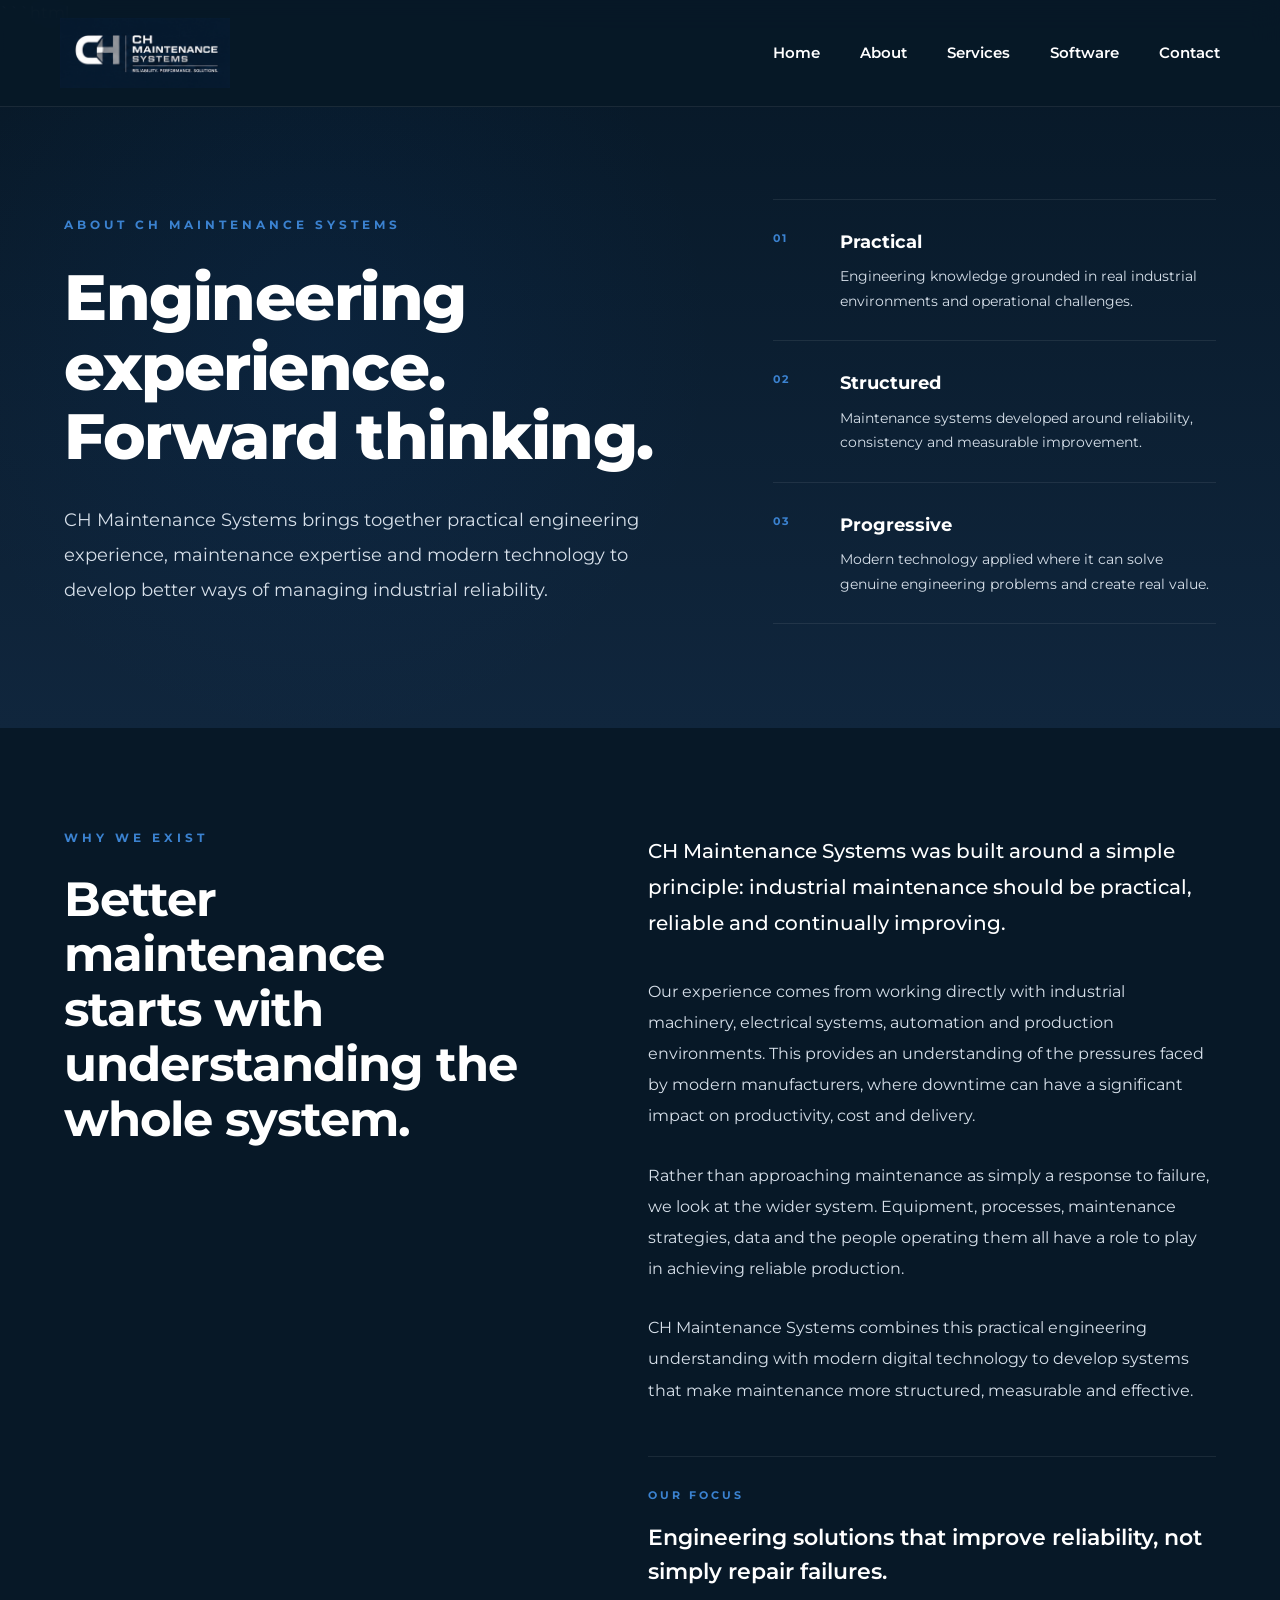
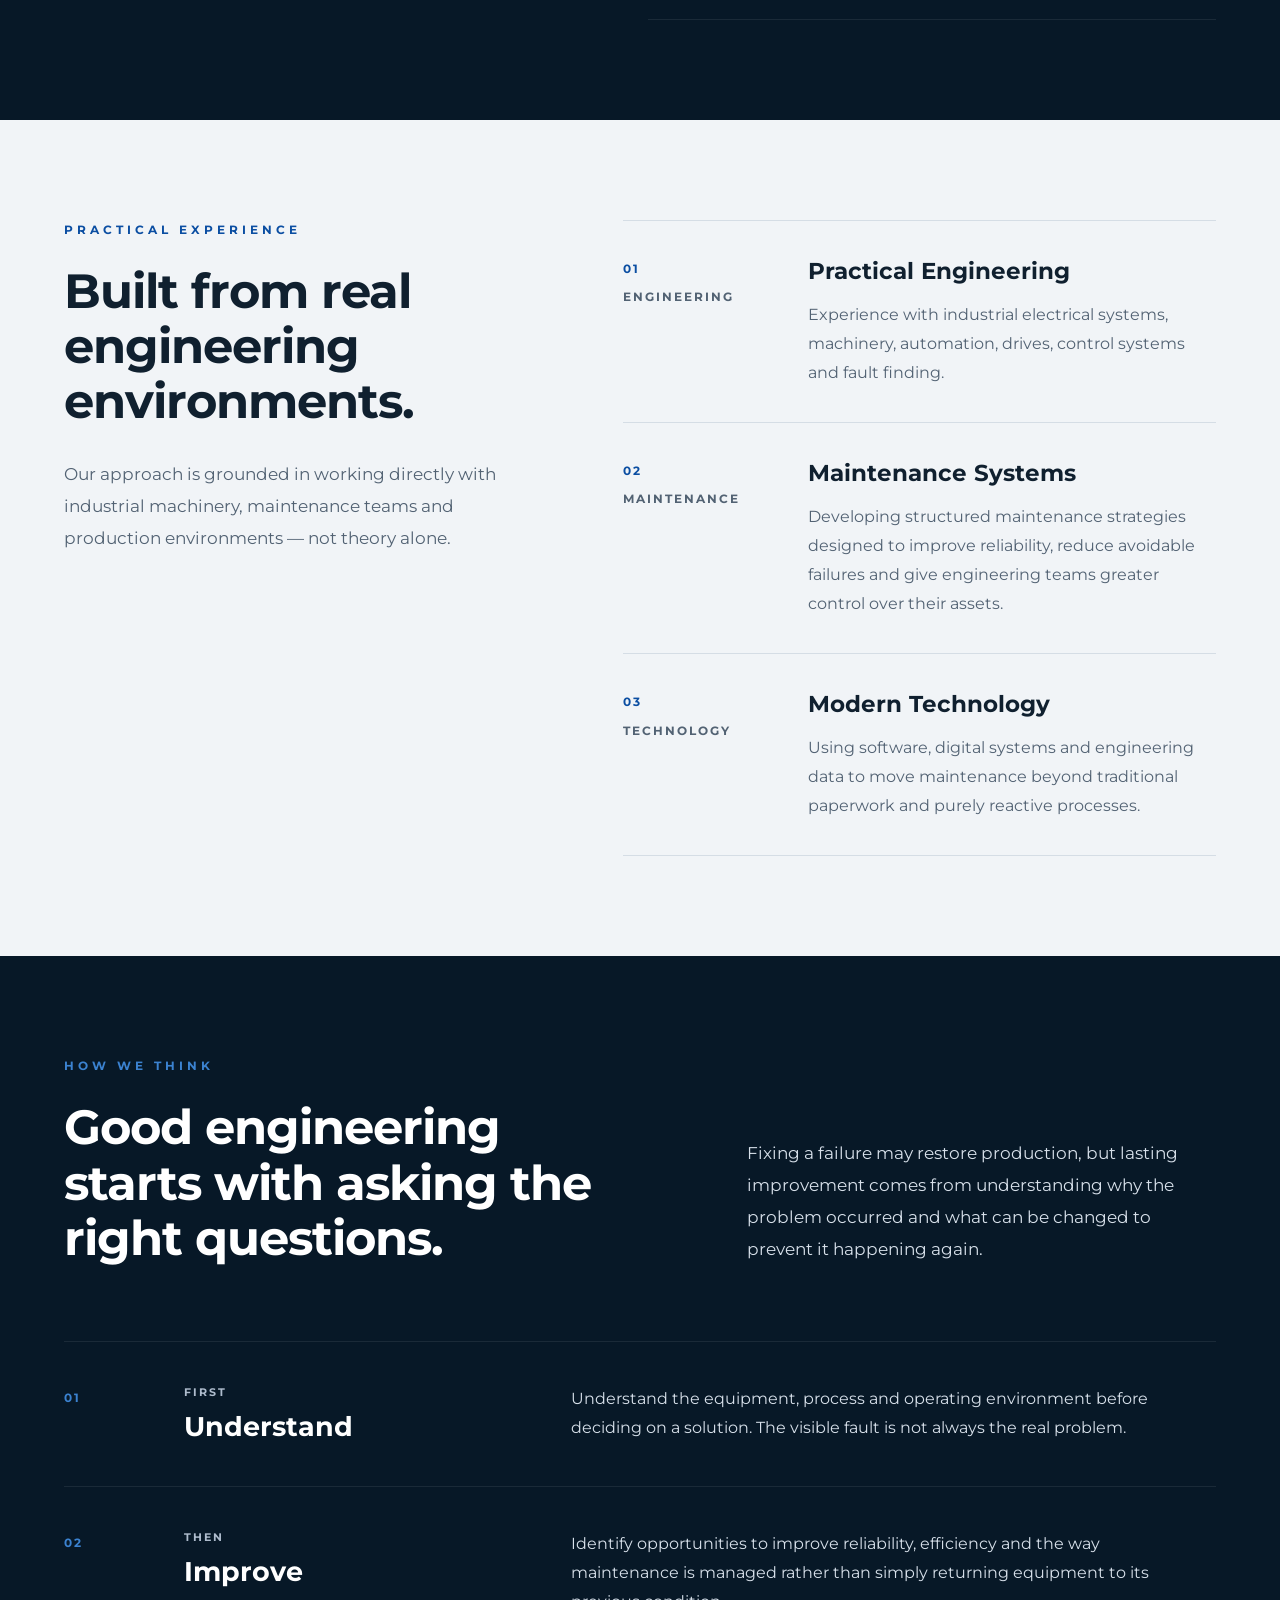
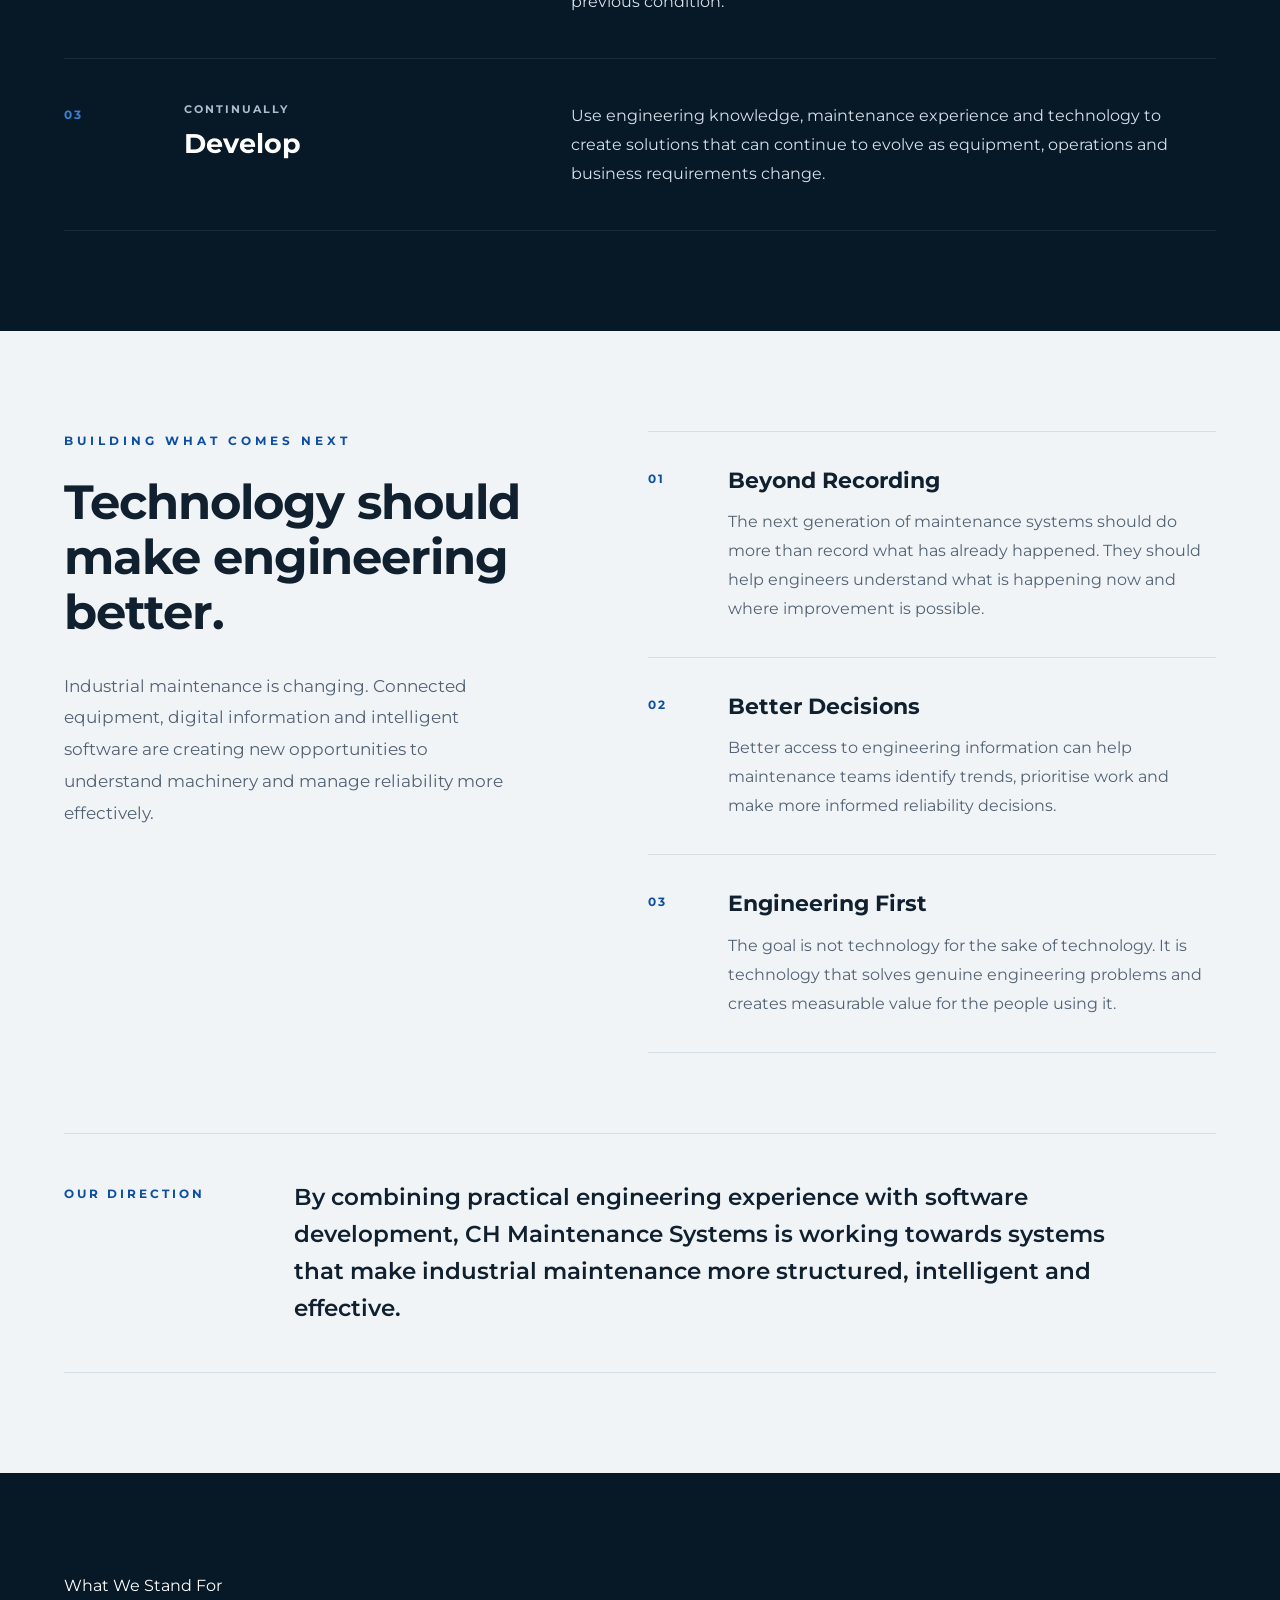
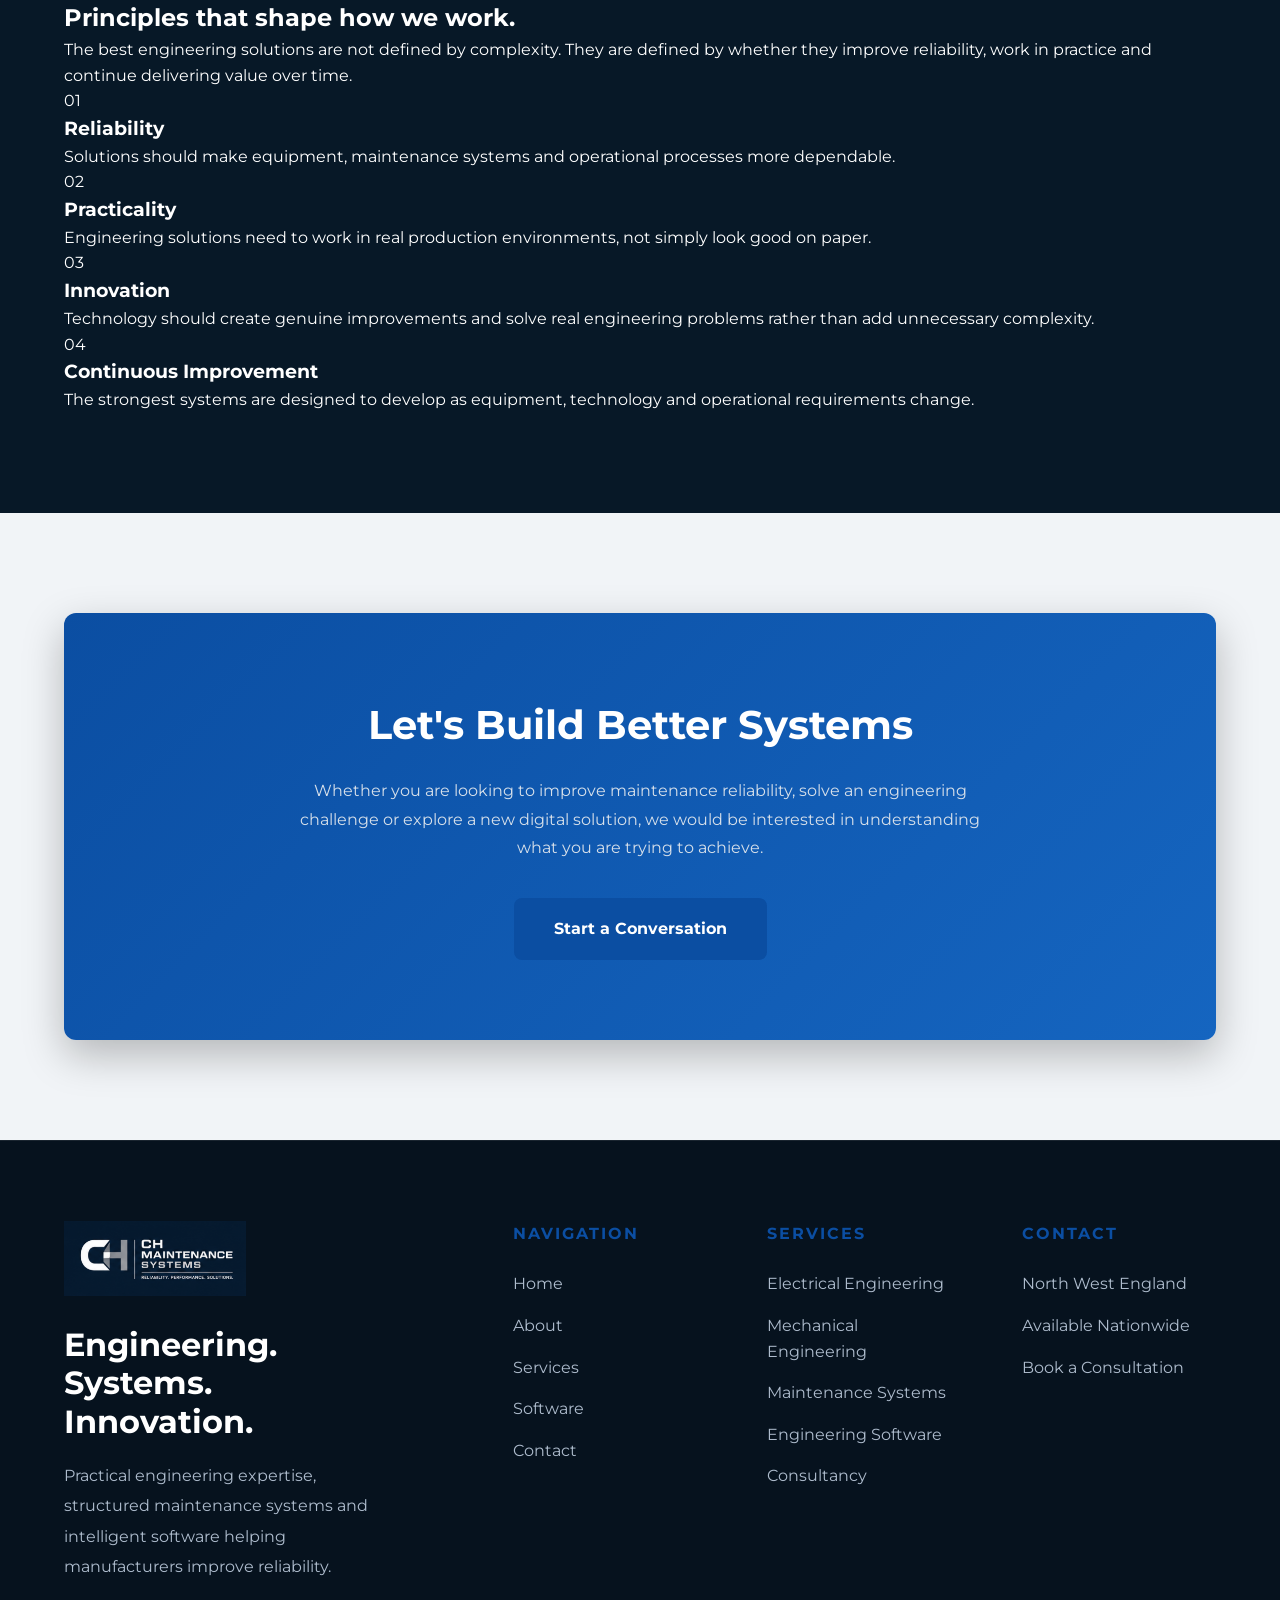
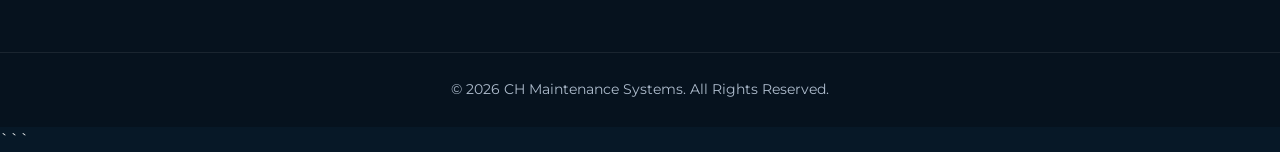
==== commit bbb760e2: "Update about.html" ====
--- a/about.html
+++ b/about.html
@@ -708,75 +708,128 @@
 </section>
     
 <!-- =====================================================
-     VALUES
+     ABOUT - VALUES
 ===================================================== -->
 
-<section class="section section-dark">
+<section class="section section-dark about-values">
 
     <div class="container">
 
-        <h2 class="section-title">
-            What We Stand For
-        </h2>
-
-
-        <div class="grid grid-4">
-
-
-            <div class="feature-card">
+
+        <!-- Section Header -->
+
+        <div class="about-values-header">
+
+            <div class="about-values-heading">
+
+                <span class="about-values-label">
+                    What We Stand For
+                </span>
+
+                <h2>
+                    Principles that shape
+                    how we work.
+                </h2>
+
+            </div>
+
+
+            <div class="about-values-intro">
+
+                <p>
+                    The best engineering solutions are not defined by complexity.
+                    They are defined by whether they improve reliability, work in
+                    practice and continue delivering value over time.
+                </p>
+
+            </div>
+
+        </div>
+
+
+        <!-- Values -->
+
+        <div class="about-values-grid">
+
+
+            <!-- Reliability -->
+
+            <article class="about-value">
+
+                <div class="about-value-number">
+                    01
+                </div>
 
                 <h3>
                     Reliability
                 </h3>
 
                 <p>
-                    Solutions should make equipment and processes more
-                    dependable.
-                </p>
-
-            </div>
-
-
-            <div class="feature-card">
+                    Solutions should make equipment, maintenance systems
+                    and operational processes more dependable.
+                </p>
+
+            </article>
+
+
+            <!-- Practicality -->
+
+            <article class="about-value">
+
+                <div class="about-value-number">
+                    02
+                </div>
 
                 <h3>
                     Practicality
                 </h3>
 
                 <p>
-                    Engineering solutions need to work in the real world,
-                    not just on paper.
-                </p>
-
-            </div>
-
-
-            <div class="feature-card">
+                    Engineering solutions need to work in real production
+                    environments, not simply look good on paper.
+                </p>
+
+            </article>
+
+
+            <!-- Innovation -->
+
+            <article class="about-value">
+
+                <div class="about-value-number">
+                    03
+                </div>
 
                 <h3>
                     Innovation
                 </h3>
 
                 <p>
-                    Technology should create genuine improvements rather than
-                    simply replace existing processes.
-                </p>
-
-            </div>
-
-
-            <div class="feature-card">
+                    Technology should create genuine improvements and solve
+                    real engineering problems rather than add unnecessary complexity.
+                </p>
+
+            </article>
+
+
+            <!-- Continuous Improvement -->
+
+            <article class="about-value">
+
+                <div class="about-value-number">
+                    04
+                </div>
 
                 <h3>
                     Continuous Improvement
                 </h3>
 
                 <p>
-                    The best systems are designed to develop as technology,
-                    equipment and businesses change.
-                </p>
-
-            </div>
+                    The strongest systems are designed to develop as equipment,
+                    technology and operational requirements change.
+                </p>
+
+            </article>
 
 
         </div>
@@ -784,7 +837,6 @@
     </div>
 
 </section>
-
 
 <!-- =====================================================
      CTA
--- a/css/style.css
+++ b/css/style.css
@@ -3856,3 +3856,284 @@
     }
 
 }
+
+/* =====================================================
+   ABOUT PAGE - BUILDING WHAT COMES NEXT
+===================================================== */
+
+.about-future {
+    position: relative;
+}
+
+
+/* =====================================================
+   MAIN LAYOUT
+===================================================== */
+
+.about-future-grid {
+    display: grid;
+
+    grid-template-columns:
+        minmax(0, 0.9fr)
+        minmax(0, 1.1fr);
+
+    gap: 120px;
+
+    align-items: start;
+}
+
+
+/* =====================================================
+   FUTURE HEADING
+===================================================== */
+
+.about-future-heading {
+    max-width: 580px;
+}
+
+
+.about-future-label {
+    display: inline-block;
+
+    margin-bottom: 24px;
+
+    color: var(--primary);
+
+    font-size: 0.78rem;
+    font-weight: 700;
+
+    letter-spacing: 4px;
+
+    text-transform: uppercase;
+}
+
+
+.about-future-heading h2 {
+    margin-bottom: 30px;
+
+    color: var(--dark-text);
+
+    font-size: 3rem;
+    font-weight: 700;
+
+    line-height: 1.15;
+
+    letter-spacing: -1px;
+}
+
+
+.about-future-heading > p {
+    max-width: 550px;
+
+    color: var(--dark-muted);
+
+    font-size: 1.05rem;
+
+    line-height: 1.9;
+}
+
+
+/* =====================================================
+   FUTURE CONTENT
+===================================================== */
+
+.about-future-content {
+    border-top:
+        1px solid #D5DDE5;
+}
+
+
+.about-future-block {
+    display: grid;
+
+    grid-template-columns:
+        55px 1fr;
+
+    gap: 25px;
+
+    padding: 34px 0;
+
+    border-bottom:
+        1px solid #D5DDE5;
+}
+
+
+.about-future-number {
+    padding-top: 4px;
+
+    color: var(--primary);
+
+    font-size: 0.72rem;
+    font-weight: 700;
+
+    letter-spacing: 2px;
+}
+
+
+.about-future-block h3 {
+    margin-bottom: 12px;
+
+    color: var(--dark-text);
+
+    font-size: 1.4rem;
+    font-weight: 700;
+
+    line-height: 1.3;
+}
+
+
+.about-future-block p {
+    max-width: 620px;
+
+    color: var(--dark-muted);
+
+    font-size: 0.98rem;
+
+    line-height: 1.85;
+}
+
+
+/* =====================================================
+   FUTURE CLOSING STATEMENT
+===================================================== */
+
+.about-future-statement {
+    display: grid;
+
+    grid-template-columns:
+        180px
+        minmax(0, 1fr);
+
+    gap: 50px;
+
+    align-items: start;
+
+    margin-top: 80px;
+
+    padding:
+        45px 0;
+
+    border-top:
+        1px solid #D5DDE5;
+
+    border-bottom:
+        1px solid #D5DDE5;
+}
+
+
+.about-future-statement span {
+    padding-top: 6px;
+
+    color: var(--primary);
+
+    font-size: 0.72rem;
+    font-weight: 700;
+
+    letter-spacing: 3px;
+
+    text-transform: uppercase;
+}
+
+
+.about-future-statement p {
+    max-width: 850px;
+
+    color: var(--dark-text);
+
+    font-size: 1.45rem;
+    font-weight: 600;
+
+    line-height: 1.6;
+}
+
+
+/* =====================================================
+   BUILDING WHAT COMES NEXT RESPONSIVE
+===================================================== */
+
+@media (max-width: 900px) {
+
+    .about-future-grid {
+        grid-template-columns: 1fr;
+
+        gap: 55px;
+    }
+
+
+    .about-future-heading {
+        max-width: 700px;
+    }
+
+
+    .about-future-heading h2 {
+        font-size: 2.6rem;
+    }
+
+
+    .about-future-statement {
+        grid-template-columns: 1fr;
+
+        gap: 20px;
+
+        margin-top: 60px;
+    }
+
+}
+
+
+@media (max-width: 600px) {
+
+    .about-future-label {
+        margin-bottom: 20px;
+
+        font-size: 0.7rem;
+
+        letter-spacing: 3px;
+    }
+
+
+    .about-future-heading h2 {
+        font-size: 2.15rem;
+
+        letter-spacing: -0.5px;
+    }
+
+
+    .about-future-heading > p {
+        font-size: 1rem;
+
+        line-height: 1.8;
+    }
+
+
+    .about-future-block {
+        grid-template-columns:
+            42px 1fr;
+
+        gap: 18px;
+
+        padding: 30px 0;
+    }
+
+
+    .about-future-block h3 {
+        font-size: 1.25rem;
+    }
+
+
+    .about-future-block p {
+        font-size: 0.95rem;
+    }
+
+
+    .about-future-statement {
+        padding:
+            35px 0;
+    }
+
+
+    .about-future-statement p {
+        font-size: 1.2rem;
+    }
+
+}
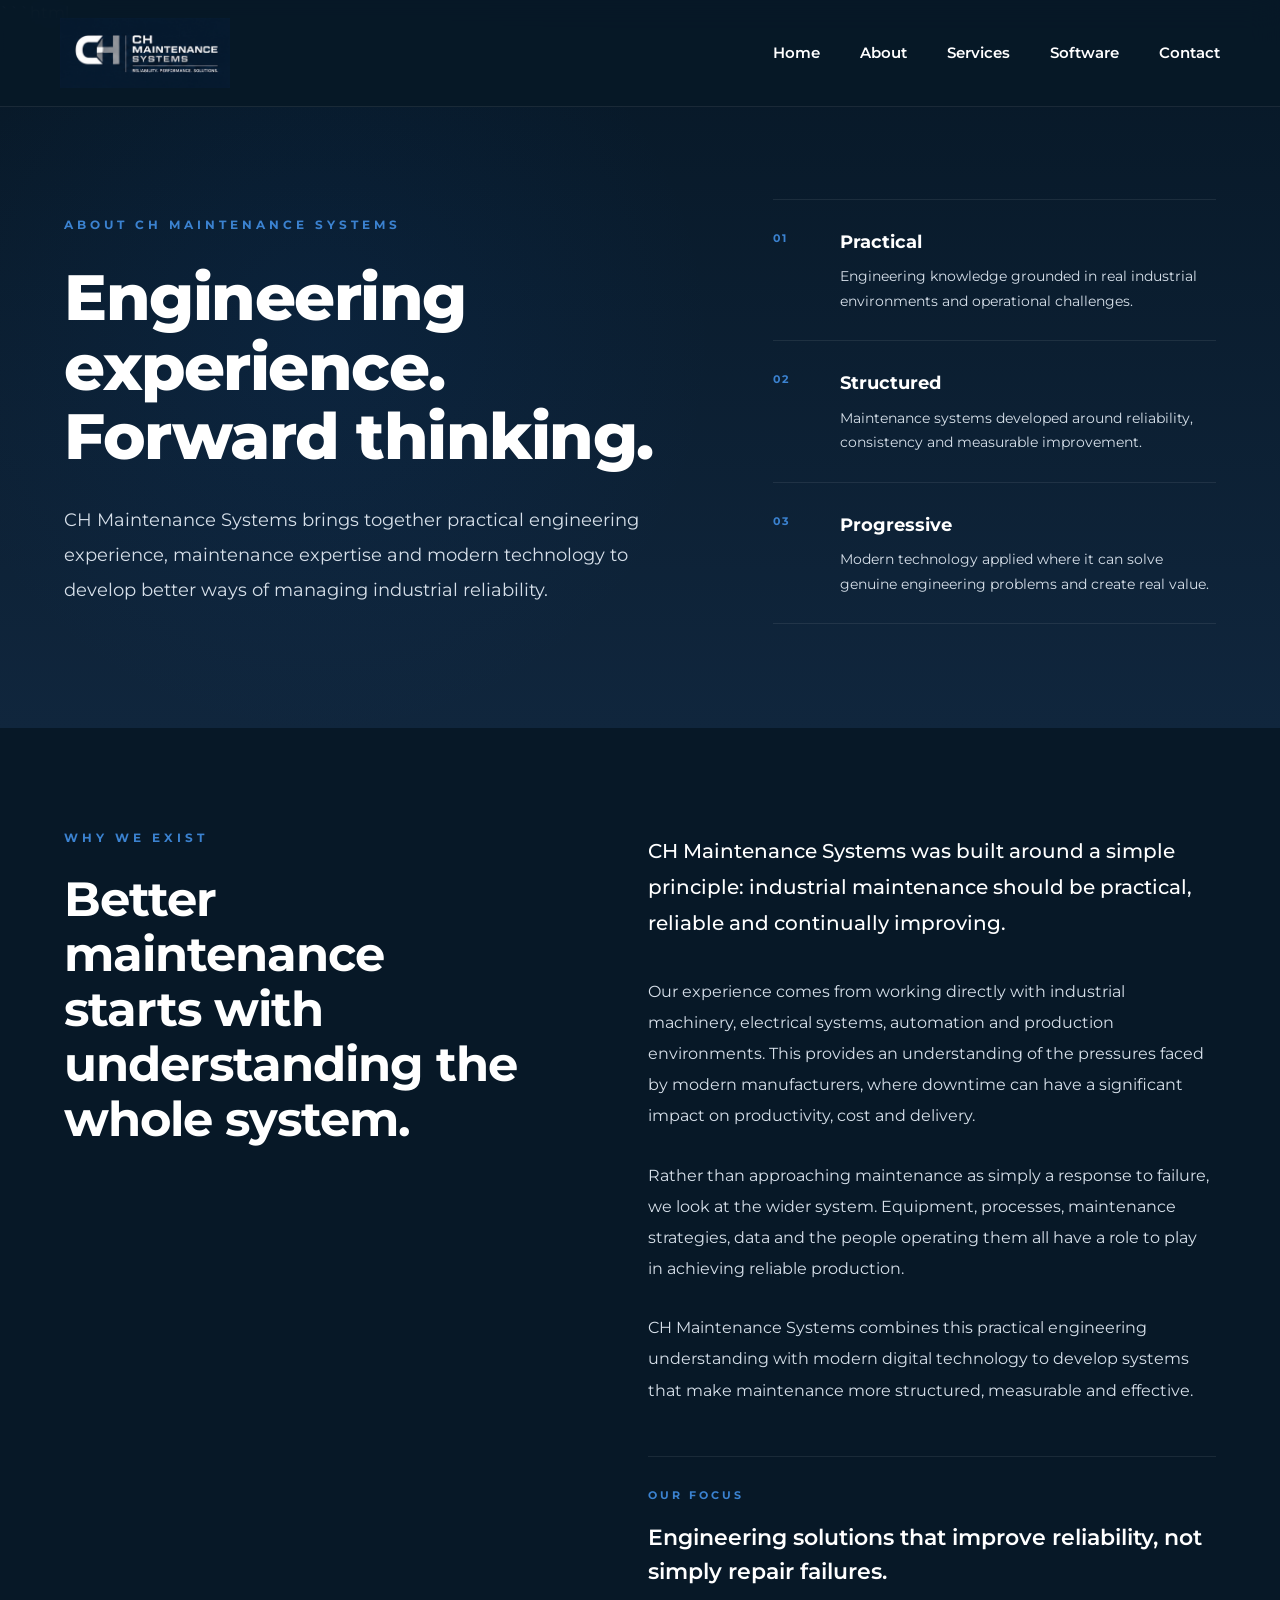
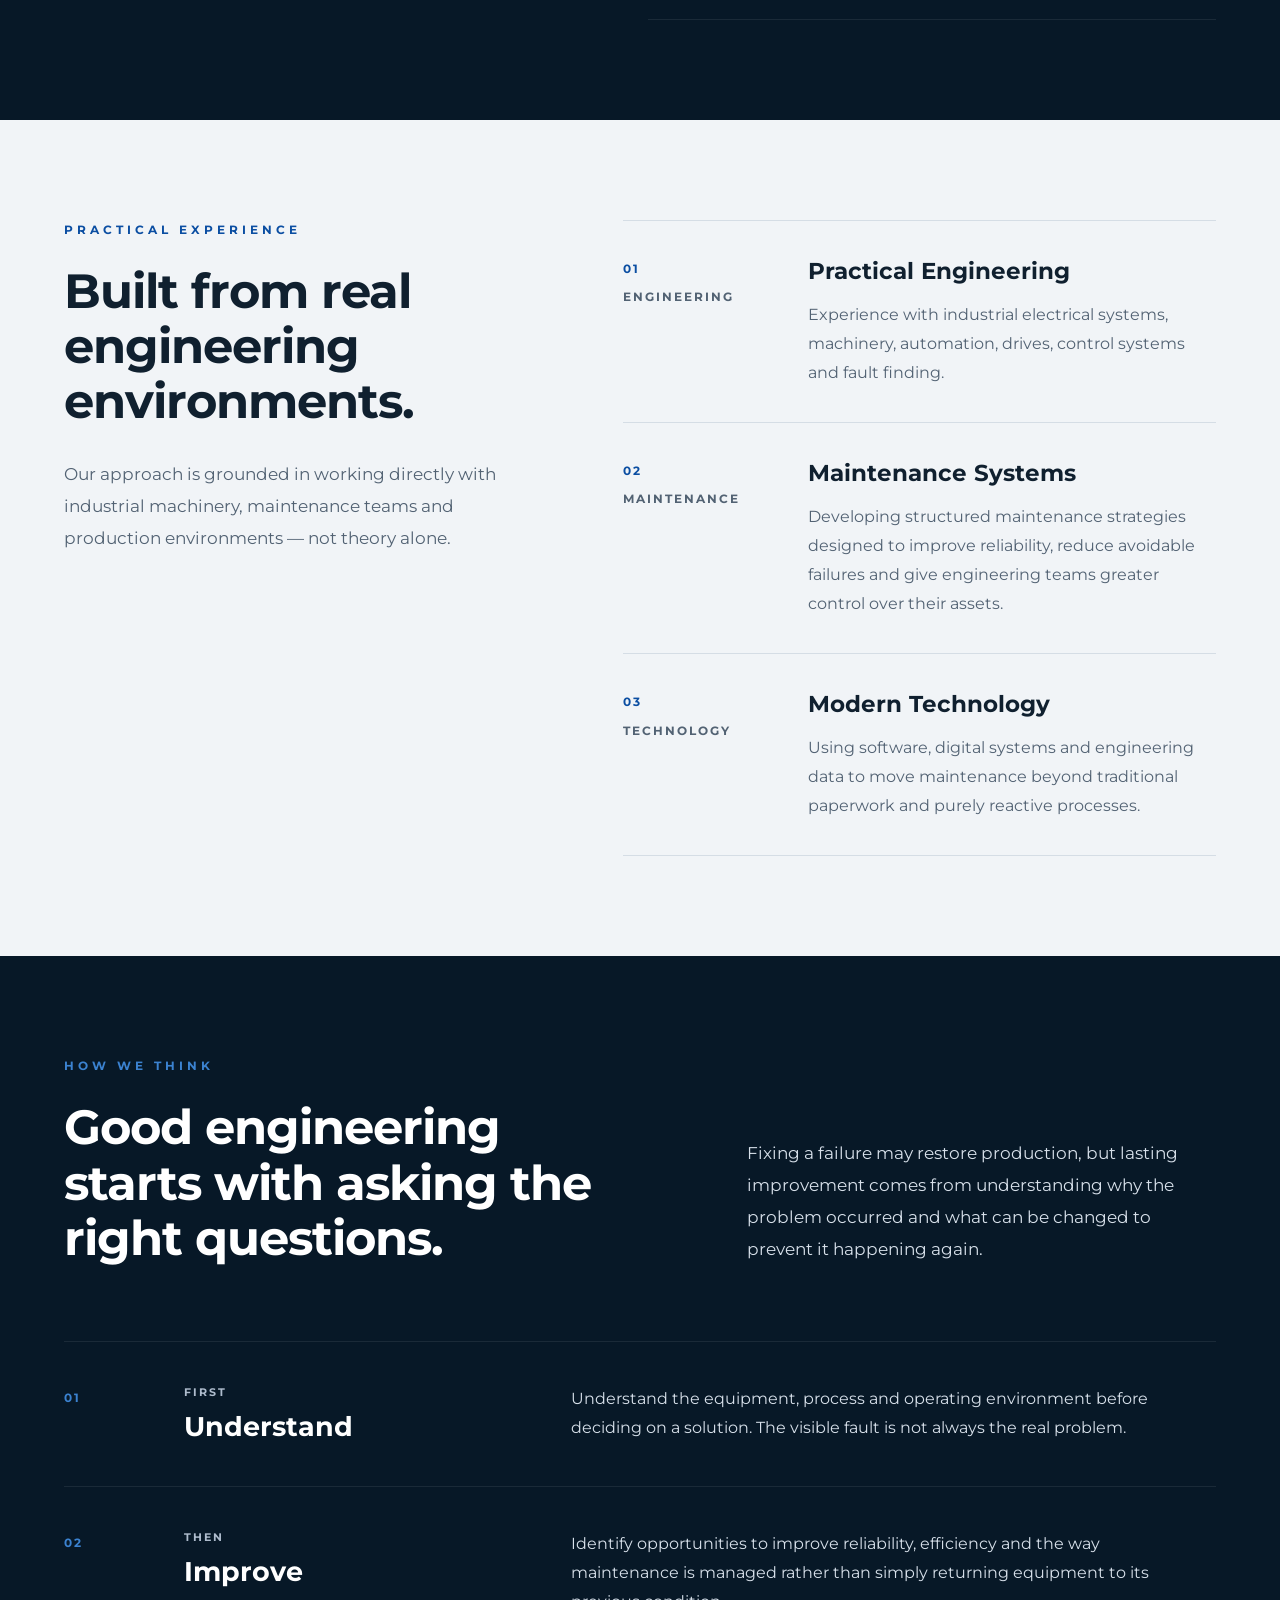
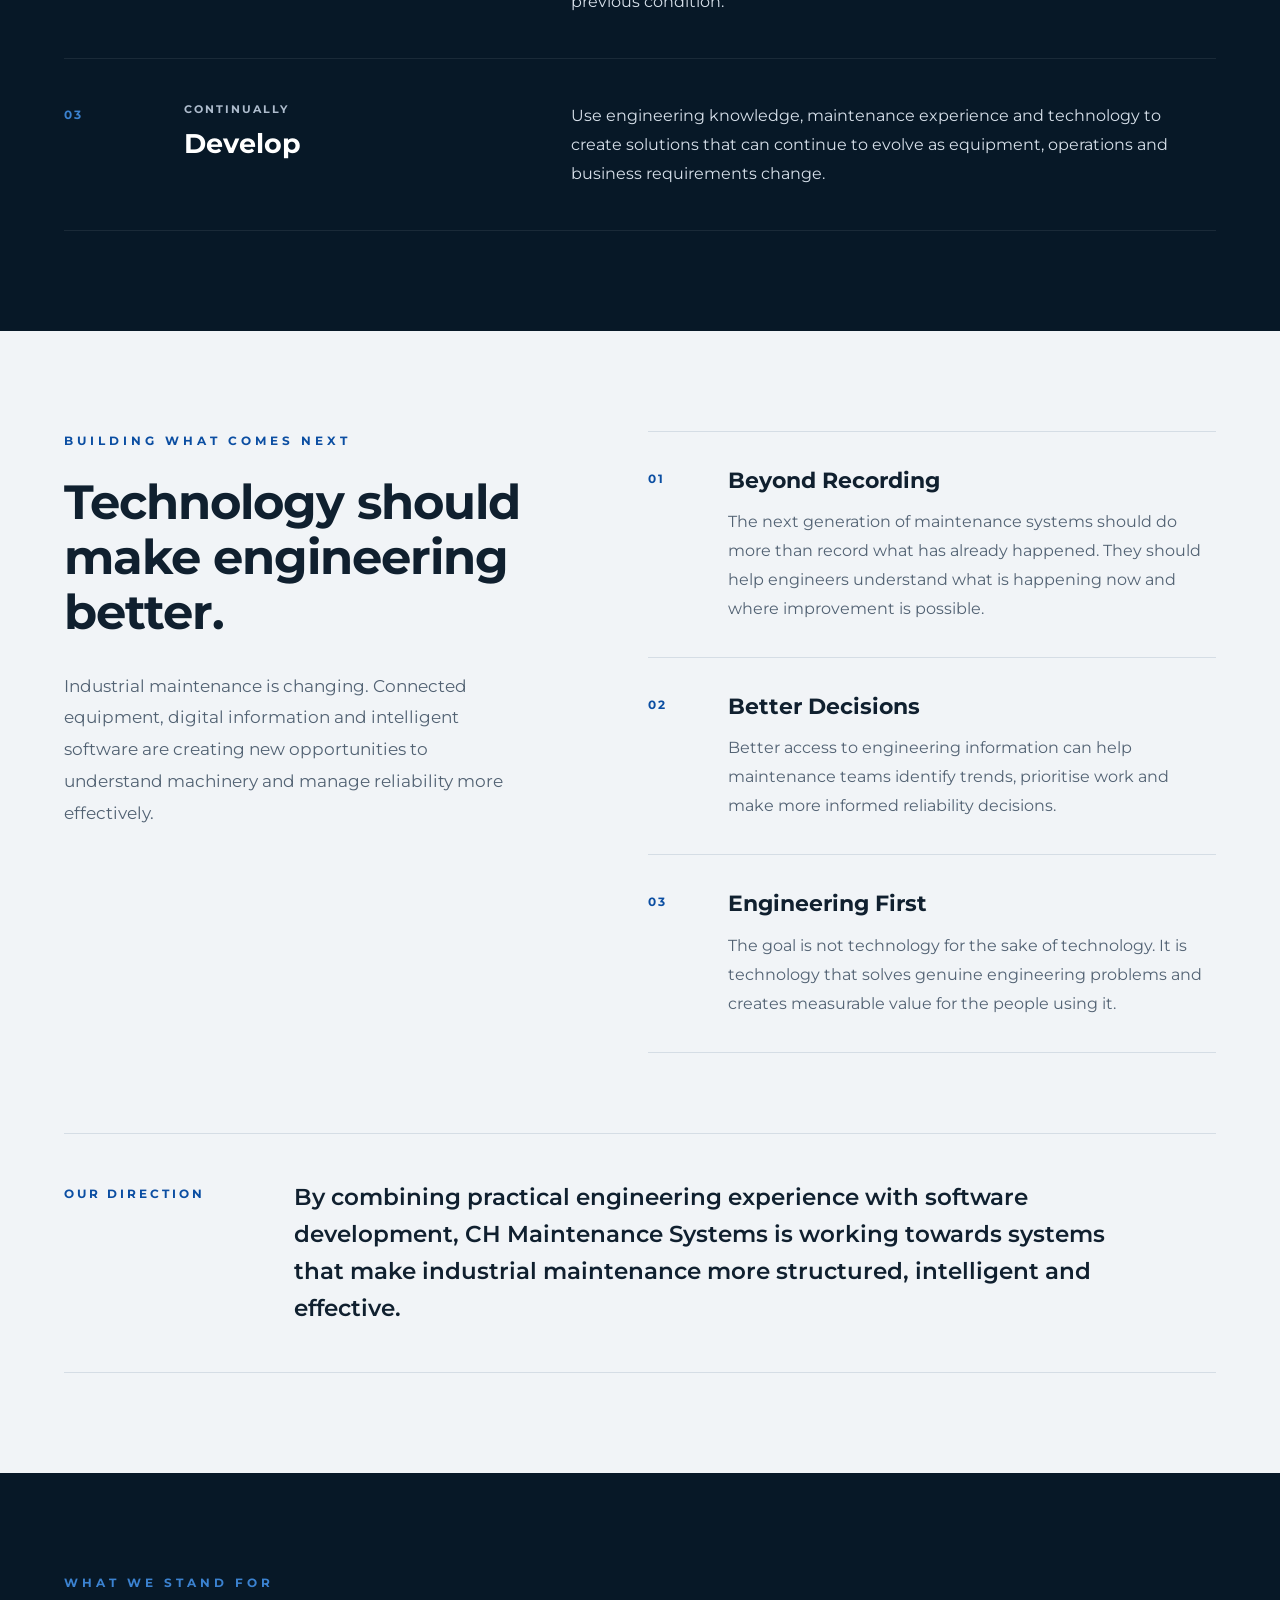
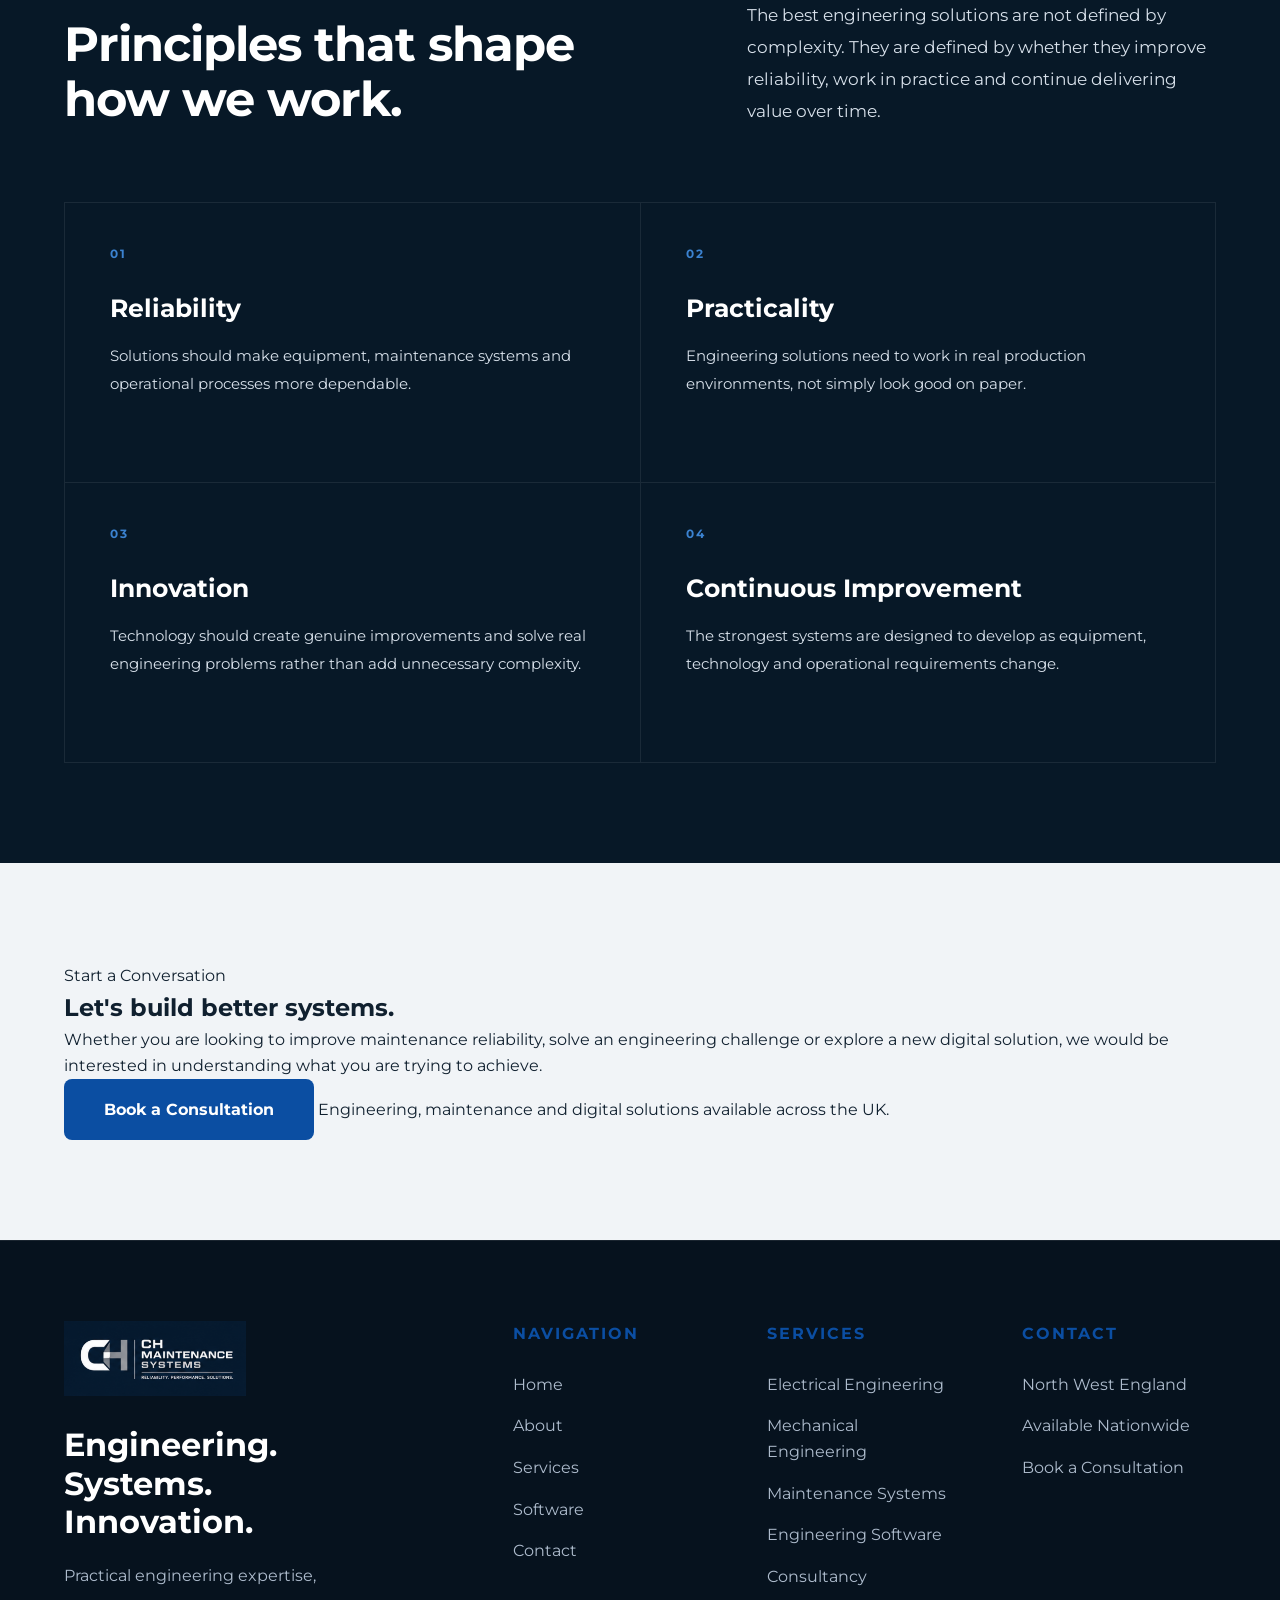
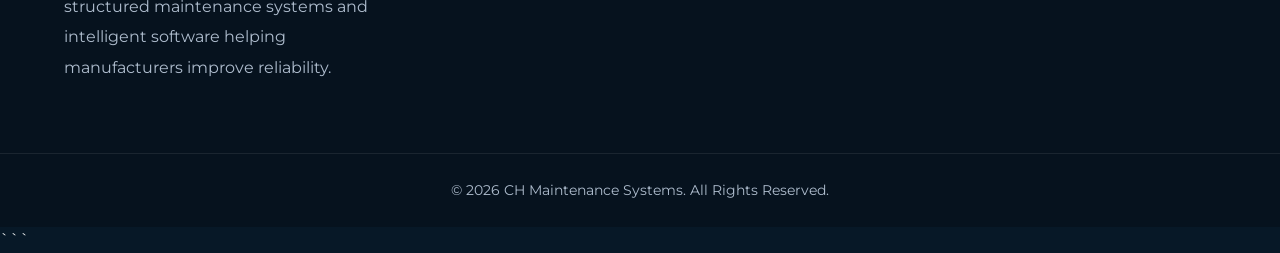
==== commit 8057e9b2: "Update about.html" ====
--- a/about.html
+++ b/about.html
@@ -839,29 +839,53 @@
 </section>
 
 <!-- =====================================================
-     CTA
+     ABOUT - FINAL CTA
 ===================================================== -->
 
-<section class="section section-light">
+<section class="section section-light about-cta">
 
     <div class="container">
 
-        <div class="cta">
-
-            <h2>
-                Let's Build Better Systems
-            </h2>
-
-            <p>
-                Whether you are looking to improve maintenance reliability,
-                solve an engineering challenge or explore a new digital
-                solution, we would be interested in understanding what you
-                are trying to achieve.
-            </p>
-
-            <a href="contact.html" class="btn">
-                Start a Conversation
-            </a>
+        <div class="about-cta-inner">
+
+
+            <!-- CTA Content -->
+
+            <div class="about-cta-content">
+
+                <span class="about-cta-label">
+                    Start a Conversation
+                </span>
+
+                <h2>
+                    Let's build better systems.
+                </h2>
+
+                <p>
+                    Whether you are looking to improve maintenance reliability,
+                    solve an engineering challenge or explore a new digital
+                    solution, we would be interested in understanding what
+                    you are trying to achieve.
+                </p>
+
+            </div>
+
+
+            <!-- CTA Action -->
+
+            <div class="about-cta-action">
+
+                <a href="contact.html" class="btn">
+                    Book a Consultation
+                </a>
+
+                <span>
+                    Engineering, maintenance and digital solutions
+                    available across the UK.
+                </span>
+
+            </div>
+
 
         </div>
 
--- a/css/style.css
+++ b/css/style.css
@@ -4137,3 +4137,234 @@
     }
 
 }
+
+/* =====================================================
+   ABOUT PAGE - VALUES
+===================================================== */
+
+.about-values {
+    position: relative;
+}
+
+
+/* =====================================================
+   SECTION HEADER
+===================================================== */
+
+.about-values-header {
+    display: grid;
+
+    grid-template-columns:
+        minmax(0, 1.1fr)
+        minmax(0, 0.9fr);
+
+    gap: 110px;
+
+    align-items: end;
+
+    margin-bottom: 75px;
+}
+
+
+.about-values-heading {
+    max-width: 700px;
+}
+
+
+.about-values-label {
+    display: inline-block;
+
+    margin-bottom: 24px;
+
+    color: var(--primary-light);
+
+    font-size: 0.78rem;
+    font-weight: 700;
+
+    letter-spacing: 4px;
+
+    text-transform: uppercase;
+}
+
+
+.about-values-heading h2 {
+    color: var(--text);
+
+    font-size: 3rem;
+    font-weight: 700;
+
+    line-height: 1.15;
+
+    letter-spacing: -1px;
+}
+
+
+.about-values-intro {
+    max-width: 540px;
+}
+
+
+.about-values-intro p {
+    color: var(--text-light);
+
+    font-size: 1.05rem;
+
+    line-height: 1.9;
+}
+
+
+/* =====================================================
+   VALUES GRID
+===================================================== */
+
+.about-values-grid {
+    display: grid;
+
+    grid-template-columns:
+        repeat(2, 1fr);
+
+    border-top:
+        1px solid var(--border);
+
+    border-left:
+        1px solid var(--border);
+}
+
+
+/* Individual value */
+
+.about-value {
+    min-height: 280px;
+
+    padding: 42px 45px;
+
+    border-right:
+        1px solid var(--border);
+
+    border-bottom:
+        1px solid var(--border);
+}
+
+
+/* Number */
+
+.about-value-number {
+    margin-bottom: 28px;
+
+    color: var(--primary-light);
+
+    font-size: 0.72rem;
+    font-weight: 700;
+
+    letter-spacing: 2px;
+}
+
+
+/* Heading */
+
+.about-value h3 {
+    margin-bottom: 18px;
+
+    color: var(--text);
+
+    font-size: 1.55rem;
+    font-weight: 700;
+
+    line-height: 1.3;
+}
+
+
+/* Text */
+
+.about-value p {
+    max-width: 520px;
+
+    color: var(--text-light);
+
+    font-size: 0.96rem;
+
+    line-height: 1.85;
+}
+
+
+/* =====================================================
+   VALUES RESPONSIVE
+===================================================== */
+
+@media (max-width: 900px) {
+
+    .about-values-header {
+        grid-template-columns: 1fr;
+
+        gap: 30px;
+
+        margin-bottom: 55px;
+    }
+
+
+    .about-values-heading h2 {
+        font-size: 2.6rem;
+    }
+
+
+    .about-values-intro {
+        max-width: 700px;
+    }
+
+}
+
+
+@media (max-width: 700px) {
+
+    .about-values-grid {
+        grid-template-columns: 1fr;
+    }
+
+
+    .about-value {
+        min-height: auto;
+    }
+
+}
+
+
+@media (max-width: 600px) {
+
+    .about-values-label {
+        margin-bottom: 20px;
+
+        font-size: 0.7rem;
+
+        letter-spacing: 3px;
+    }
+
+
+    .about-values-heading h2 {
+        font-size: 2.15rem;
+
+        letter-spacing: -0.5px;
+    }
+
+
+    .about-values-intro p {
+        font-size: 1rem;
+
+        line-height: 1.8;
+    }
+
+
+    .about-value {
+        padding: 35px 28px;
+    }
+
+
+    .about-value h3 {
+        font-size: 1.35rem;
+    }
+
+
+    .about-value p {
+        font-size: 0.95rem;
+    }
+
+}
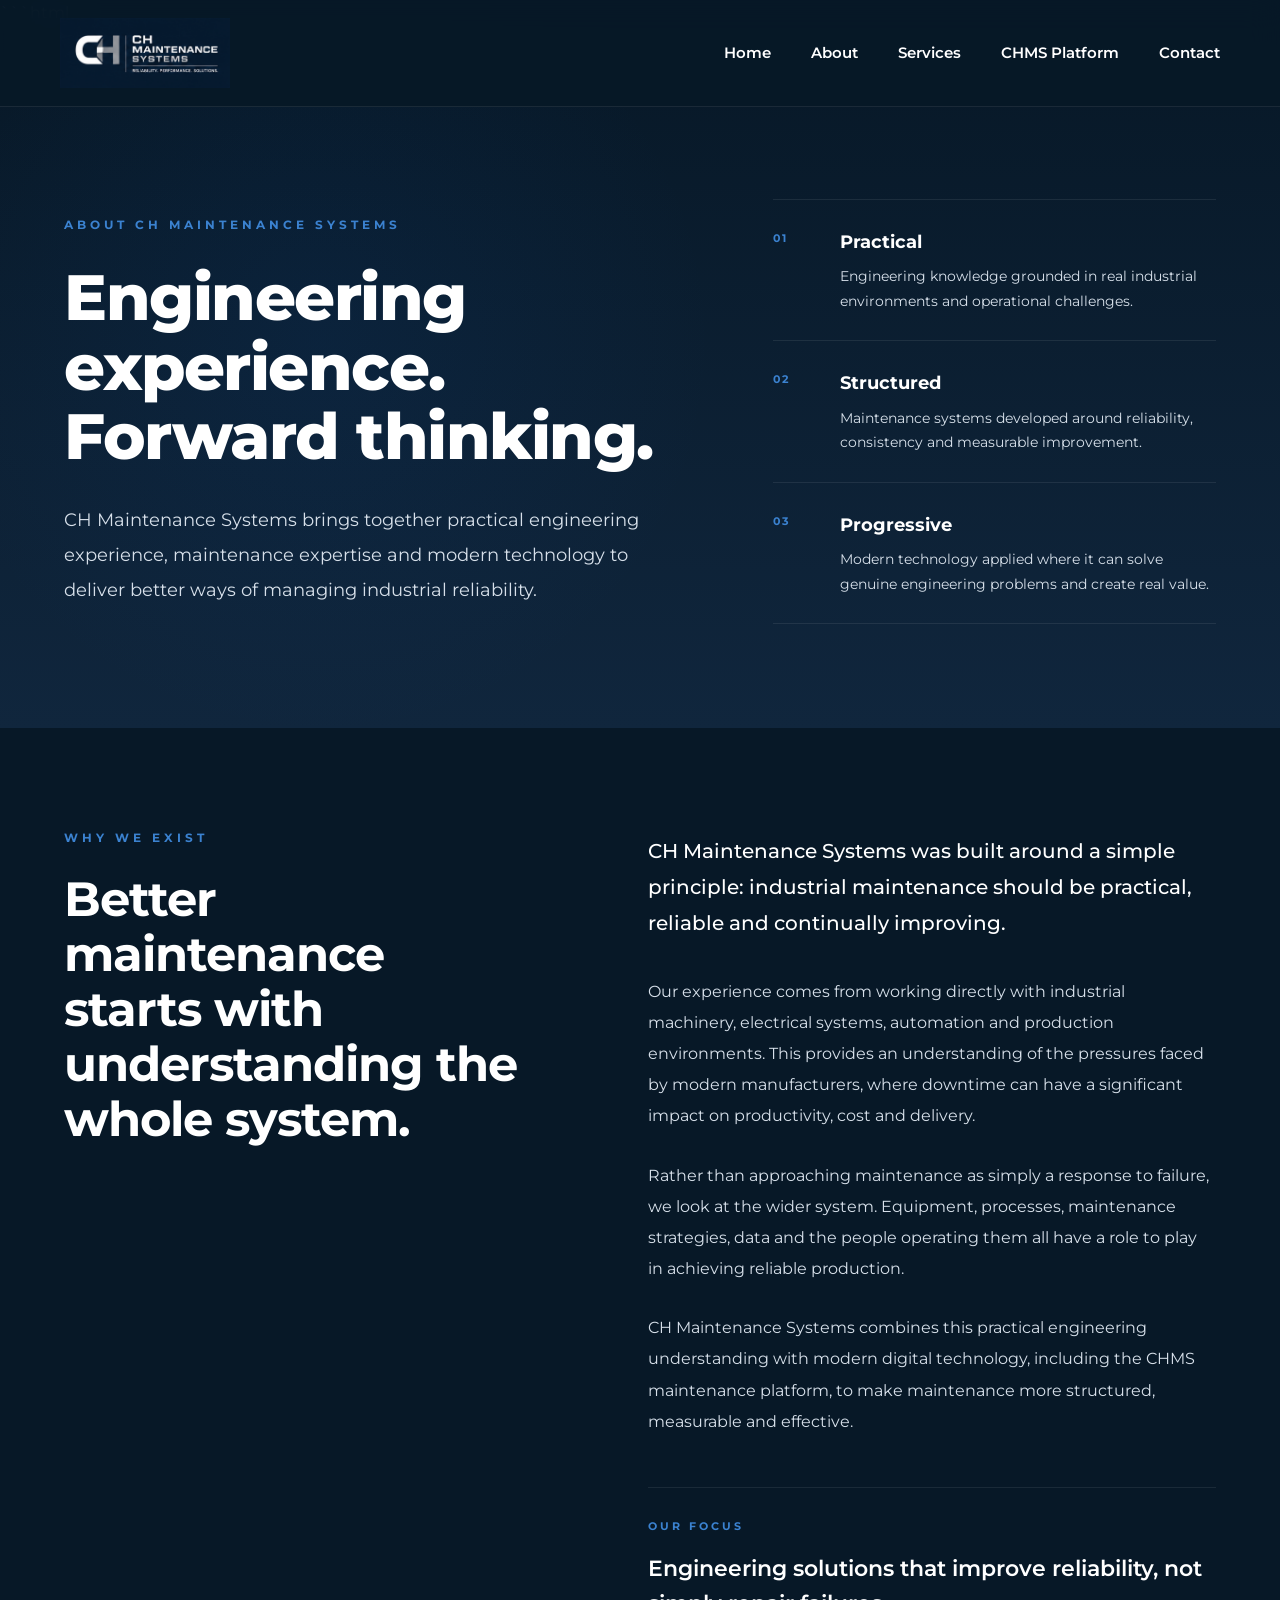
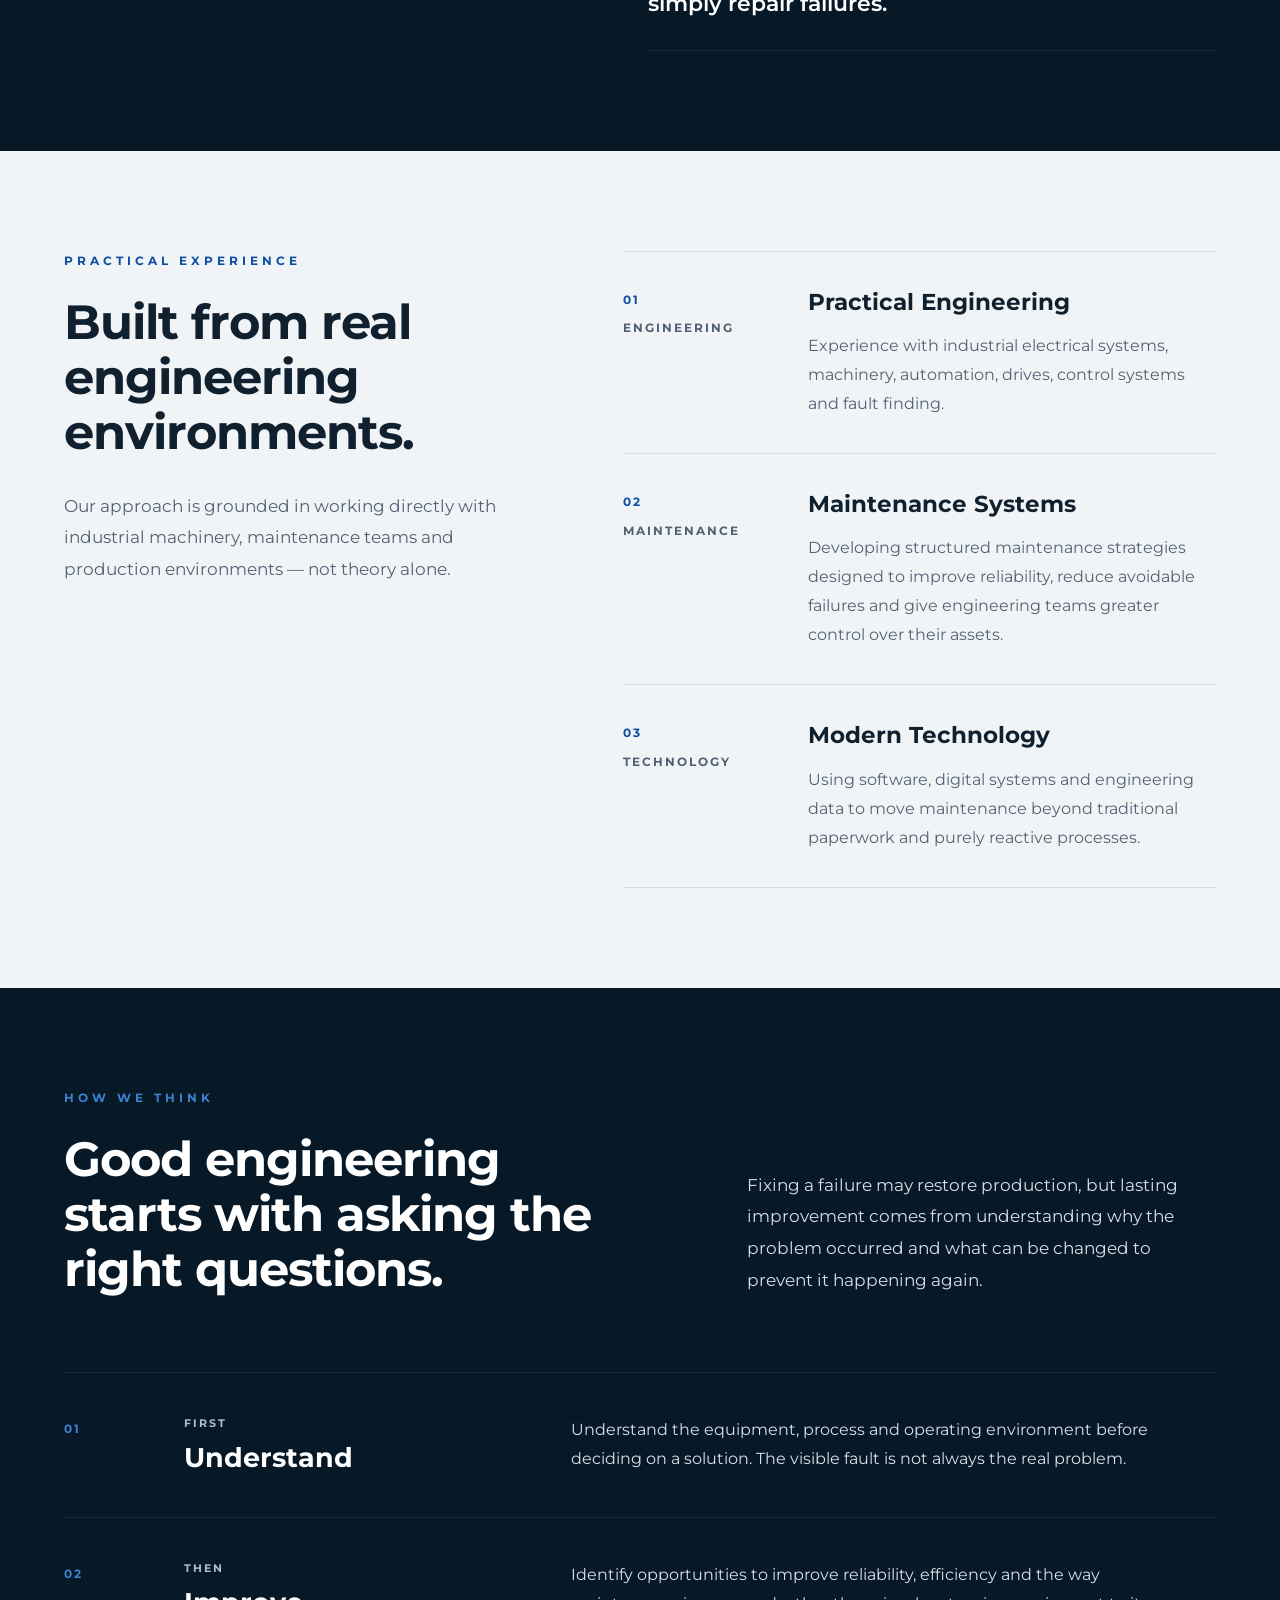
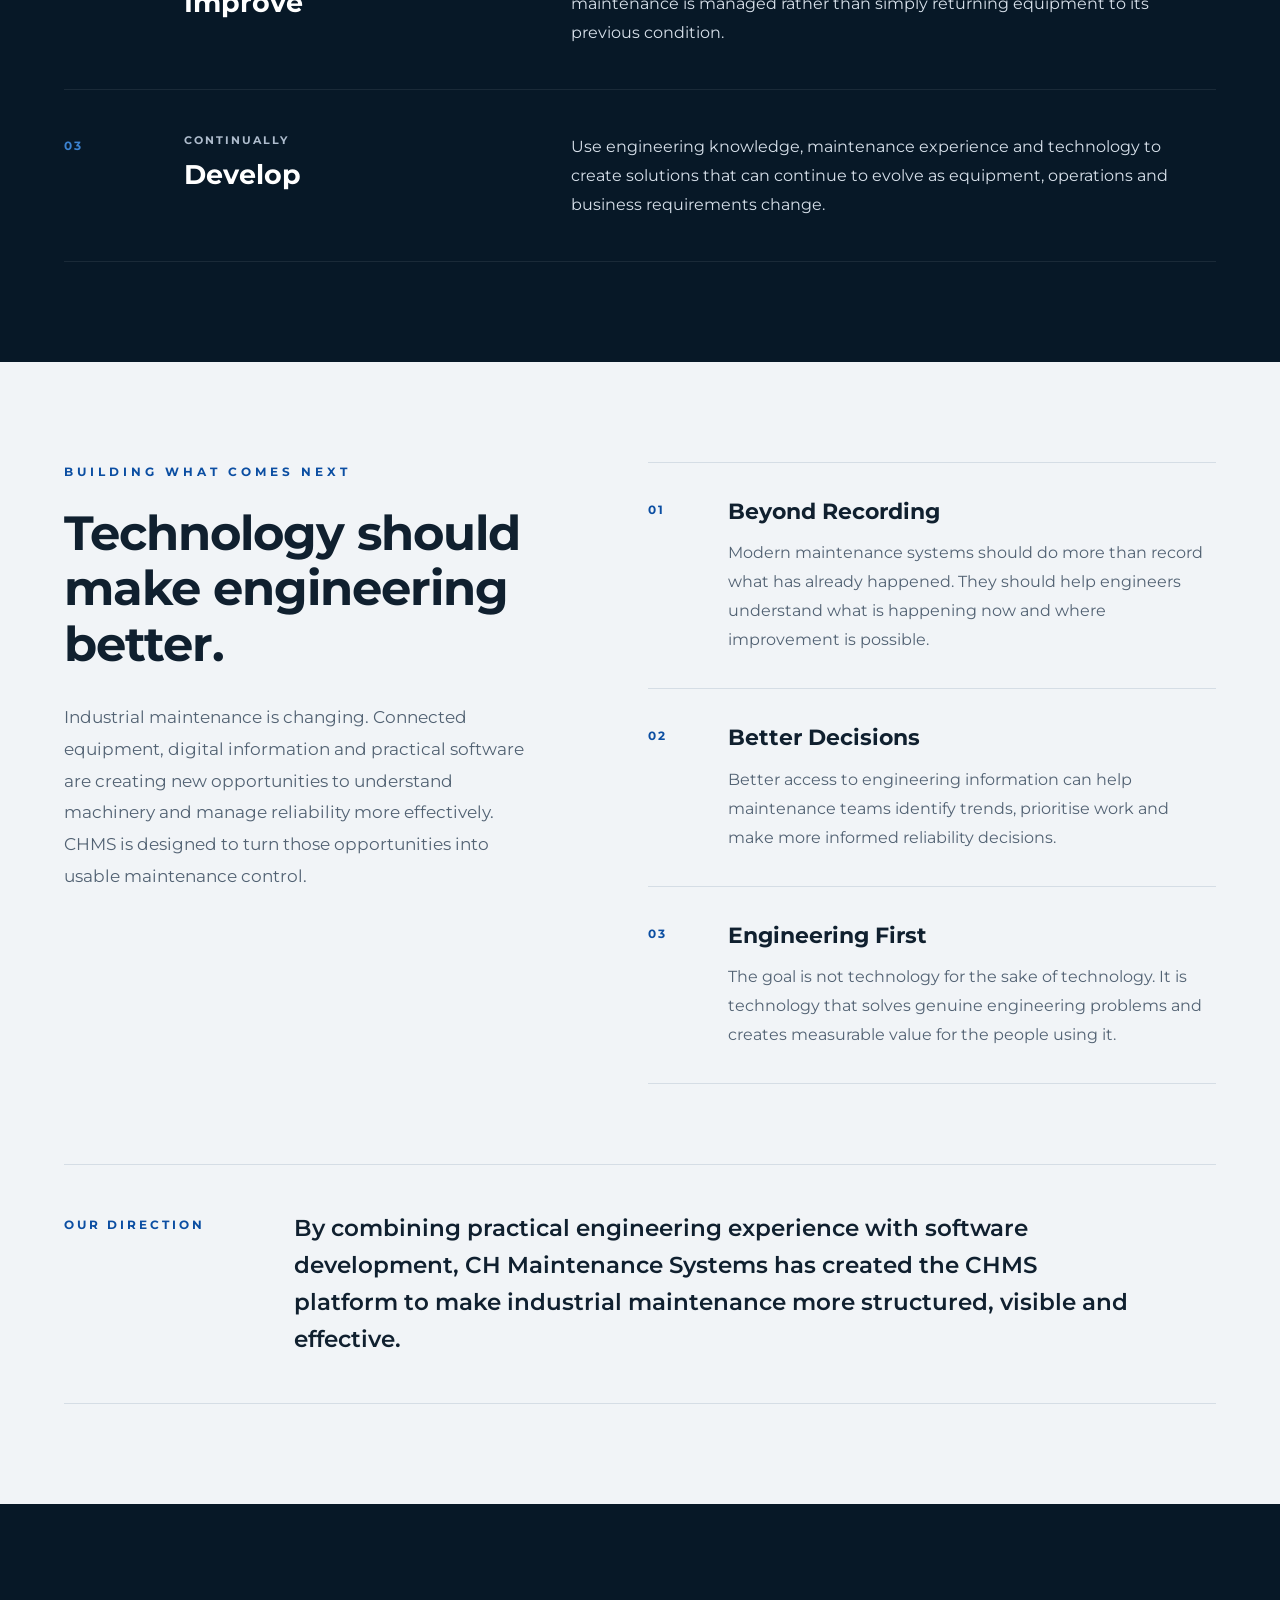
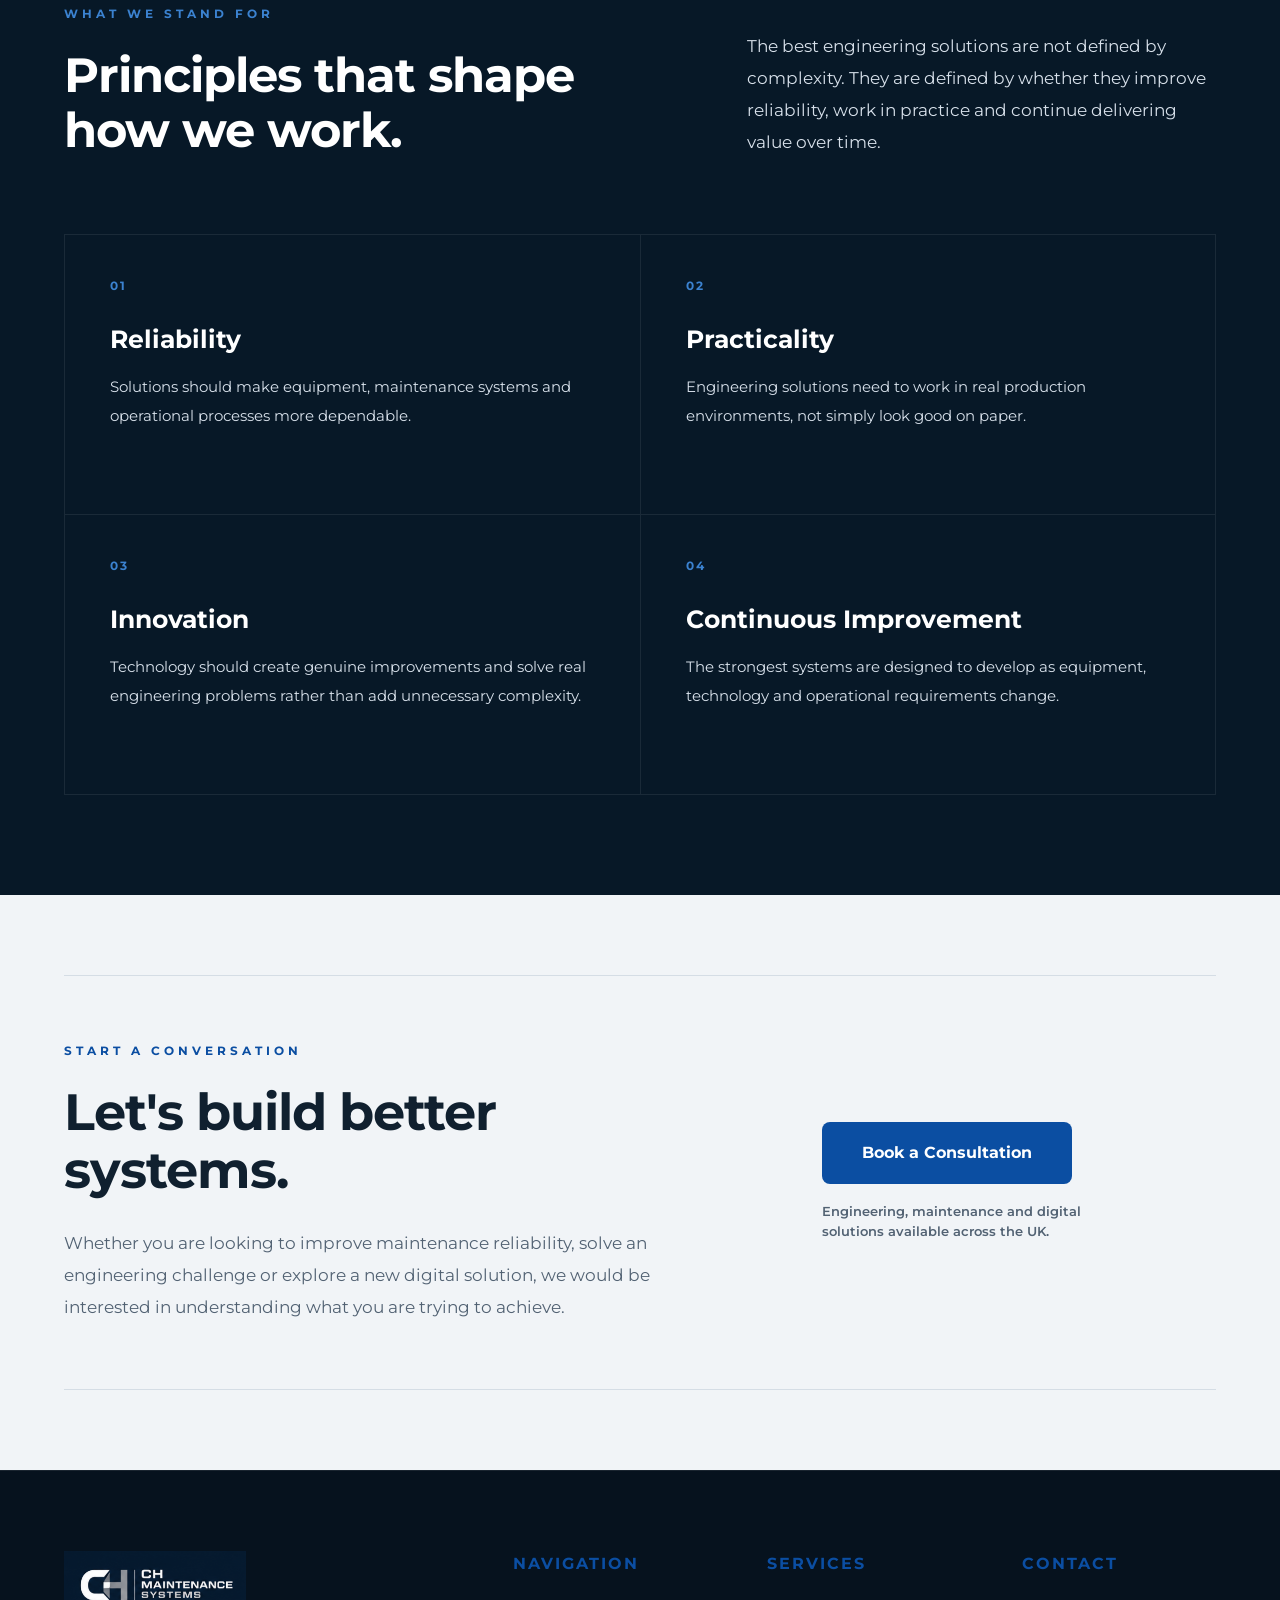
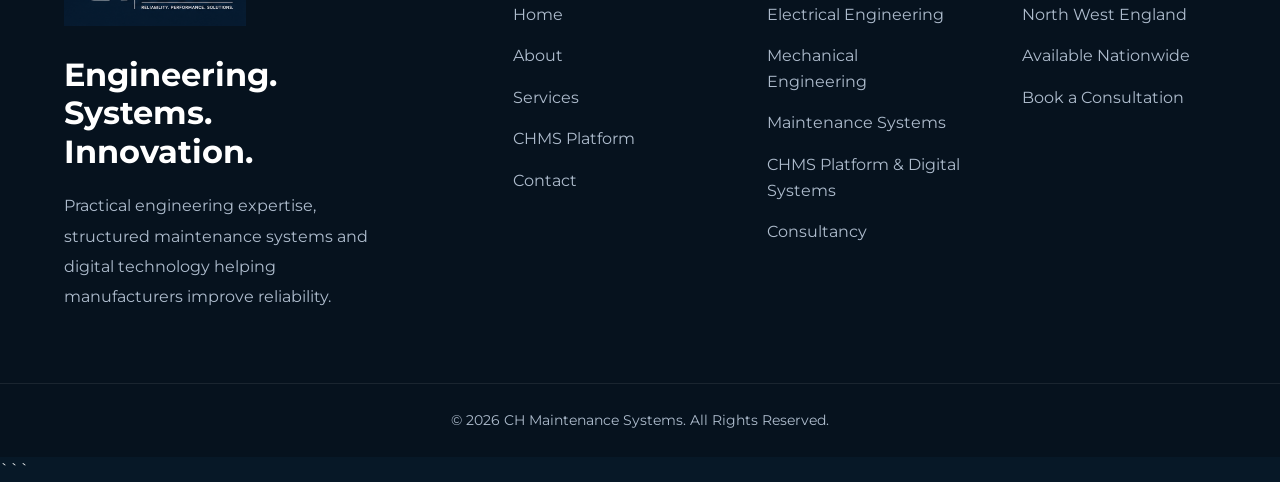
==== commit 5919de56: "Add files via upload" ====
--- a/about.html
+++ b/about.html
@@ -10,7 +10,13 @@
 
     <title>About | CH Maintenance Systems</title>
 
-    <link rel="preconnect" href="https://fonts.googleapis.com">
+    
+    <meta name="description" content="About CH Maintenance Systems: practical industrial engineering, maintenance strategy and digital maintenance technology developed around real production environments.">
+
+    <link rel="canonical" href="https://chmaintenancesystems.co.uk/about.html">
+    <link rel="icon" type="image/png" sizes="32x32" href="images/favicon-32.png">
+    <link rel="apple-touch-icon" href="images/apple-touch-icon.png">
+<link rel="preconnect" href="https://fonts.googleapis.com">
 
     <link rel="preconnect" href="https://fonts.gstatic.com" crossorigin>
 
@@ -21,6 +27,8 @@
 
     <link rel="stylesheet" href="css/style.css">
 
+
+    <link rel="stylesheet" href="css/chms-product.css">
 </head>
 
 
@@ -58,7 +66,7 @@
         </li>
 
         <li>
-            <a href="software.html">Software</a>
+            <a href="software.html">CHMS Platform</a>
         </li>
 
         <li>
@@ -97,7 +105,7 @@
                 <p>
                     CH Maintenance Systems brings together practical engineering
                     experience, maintenance expertise and modern technology to
-                    develop better ways of managing industrial reliability.
+                    deliver better ways of managing industrial reliability.
                 </p>
 
             </div>
@@ -240,8 +248,9 @@
 
                 <p>
                     CH Maintenance Systems combines this practical engineering
-                    understanding with modern digital technology to develop systems
-                    that make maintenance more structured, measurable and effective.
+                    understanding with modern digital technology, including the CHMS
+                    maintenance platform, to make maintenance more structured,
+                    measurable and effective.
                 </p>
 
 
@@ -597,9 +606,10 @@
 
                 <p>
                     Industrial maintenance is changing. Connected equipment,
-                    digital information and intelligent software are creating
+                    digital information and practical software are creating
                     new opportunities to understand machinery and manage
-                    reliability more effectively.
+                    reliability more effectively. CHMS is designed to turn
+                    those opportunities into usable maintenance control.
                 </p>
 
             </div>
@@ -623,10 +633,9 @@
                         </h3>
 
                         <p>
-                            The next generation of maintenance systems should
-                            do more than record what has already happened.
-                            They should help engineers understand what is
-                            happening now and where improvement is possible.
+                            Modern maintenance systems should do more than
+                            record what has already happened. They should help
+                            engineers understand what is happening now and where improvement is possible.
                         </p>
 
                     </div>
@@ -696,8 +705,8 @@
 
             <p>
                 By combining practical engineering experience with software
-                development, CH Maintenance Systems is working towards systems
-                that make industrial maintenance more structured, intelligent
+                development, CH Maintenance Systems has created the CHMS platform
+                to make industrial maintenance more structured, visible
                 and effective.
             </p>
 
@@ -923,7 +932,7 @@
 
                 Practical engineering expertise,
                 structured maintenance systems
-                and intelligent software helping
+                and digital technology helping
                 manufacturers improve reliability.
 
             </p>
@@ -948,7 +957,7 @@
 
                 <li><a href="services.html">Services</a></li>
 
-                <li><a href="software.html">Software</a></li>
+                <li><a href="software.html">CHMS Platform</a></li>
 
                 <li><a href="contact.html">Contact</a></li>
 
@@ -974,7 +983,7 @@
 
                 <li>Maintenance Systems</li>
 
-                <li>Engineering Software</li>
+                <li>CHMS Platform &amp; Digital Systems</li>
 
                 <li>Consultancy</li>
 
--- a/css/style.css
+++ b/css/style.css
@@ -4368,3 +4368,7517 @@
     }
 
 }
+
+/* =====================================================
+   ABOUT PAGE - FINAL CTA
+===================================================== */
+
+.about-cta {
+    position: relative;
+
+    padding: 80px 0;
+}
+
+
+/* =====================================================
+   CTA STRUCTURE
+===================================================== */
+
+.about-cta-inner {
+    display: grid;
+
+    grid-template-columns:
+        minmax(0, 1.25fr)
+        minmax(280px, 0.75fr);
+
+    gap: 100px;
+
+    align-items: center;
+
+    padding: 65px 0;
+
+    border-top:
+        1px solid #D5DDE5;
+
+    border-bottom:
+        1px solid #D5DDE5;
+}
+
+
+/* =====================================================
+   CTA CONTENT
+===================================================== */
+
+.about-cta-content {
+    max-width: 760px;
+}
+
+
+.about-cta-label {
+    display: inline-block;
+
+    margin-bottom: 22px;
+
+    color: var(--primary);
+
+    font-size: 0.78rem;
+    font-weight: 700;
+
+    letter-spacing: 4px;
+
+    text-transform: uppercase;
+}
+
+
+.about-cta-content h2 {
+    margin-bottom: 28px;
+
+    color: var(--dark-text);
+
+    font-size: 3.2rem;
+    font-weight: 700;
+
+    line-height: 1.15;
+
+    letter-spacing: -1px;
+}
+
+
+.about-cta-content p {
+    max-width: 700px;
+
+    color: var(--dark-muted);
+
+    font-size: 1.05rem;
+
+    line-height: 1.9;
+}
+
+
+/* =====================================================
+   CTA ACTION
+===================================================== */
+
+.about-cta-action {
+    display: flex;
+
+    flex-direction: column;
+
+    align-items: flex-start;
+
+    gap: 18px;
+}
+
+
+.about-cta-action .btn {
+    min-width: 240px;
+
+    text-align: center;
+}
+
+
+.about-cta-action span {
+    max-width: 310px;
+
+    color: var(--dark-muted);
+
+    font-size: 0.8rem;
+    font-weight: 600;
+
+    line-height: 1.6;
+}
+
+
+/* =====================================================
+   ABOUT CTA RESPONSIVE
+===================================================== */
+
+@media (max-width: 900px) {
+
+    .about-cta {
+        padding: 70px 0;
+    }
+
+
+    .about-cta-inner {
+        grid-template-columns: 1fr;
+
+        gap: 45px;
+
+        padding: 55px 0;
+    }
+
+
+    .about-cta-content h2 {
+        font-size: 2.7rem;
+    }
+
+}
+
+
+@media (max-width: 600px) {
+
+    .about-cta {
+        padding: 60px 0;
+    }
+
+
+    .about-cta-inner {
+        padding: 45px 0;
+    }
+
+
+    .about-cta-label {
+        margin-bottom: 20px;
+
+        font-size: 0.7rem;
+
+        letter-spacing: 3px;
+    }
+
+
+    .about-cta-content h2 {
+        font-size: 2.15rem;
+
+        letter-spacing: -0.5px;
+    }
+
+
+    .about-cta-content p {
+        font-size: 1rem;
+
+        line-height: 1.8;
+    }
+
+
+    .about-cta-action {
+        align-items: stretch;
+    }
+
+
+    .about-cta-action .btn {
+        width: 100%;
+
+        min-width: 0;
+    }
+
+
+    .about-cta-action span {
+        max-width: none;
+    }
+
+}
+
+/* =====================================================
+   SERVICES PAGE - HERO
+===================================================== */
+
+.services-page-hero {
+    min-height: 82vh;
+
+    display: flex;
+    align-items: center;
+
+    padding: 170px 0 105px;
+
+    background:
+        radial-gradient(
+            circle at 28% 45%,
+            rgba(11, 78, 162, 0.11),
+            transparent 38%
+        ),
+        linear-gradient(
+            180deg,
+            var(--background),
+            var(--surface)
+        );
+
+    color: var(--text);
+}
+
+
+/* =====================================================
+   HERO LAYOUT
+===================================================== */
+
+.services-hero-grid {
+    display: grid;
+
+    grid-template-columns:
+        minmax(0, 1.15fr)
+        minmax(0, 0.85fr);
+
+    gap: 110px;
+
+    align-items: center;
+}
+
+
+/* =====================================================
+   HERO CONTENT
+===================================================== */
+
+.services-hero-content {
+    max-width: 740px;
+}
+
+
+.services-hero-label {
+    display: inline-block;
+
+    margin-bottom: 28px;
+
+    color: var(--primary-light);
+
+    font-size: 0.78rem;
+    font-weight: 700;
+
+    letter-spacing: 4px;
+
+    text-transform: uppercase;
+}
+
+
+.services-hero-content h1 {
+    margin-bottom: 32px;
+
+    color: var(--text);
+
+    font-size: 4rem;
+    font-weight: 800;
+
+    line-height: 1.08;
+
+    letter-spacing: -1.5px;
+}
+
+
+.services-hero-content > p {
+    max-width: 690px;
+
+    margin-bottom: 40px;
+
+    color: var(--text-light);
+
+    font-size: 1.15rem;
+
+    line-height: 1.9;
+}
+
+
+/* =====================================================
+   HERO BUTTONS
+===================================================== */
+
+.services-hero-buttons {
+    display: flex;
+
+    gap: 20px;
+
+    flex-wrap: wrap;
+}
+
+
+/* =====================================================
+   HERO CAPABILITIES
+===================================================== */
+
+.services-hero-capabilities {
+    border-top:
+        1px solid var(--border);
+}
+
+
+.services-hero-capability {
+    display: grid;
+
+    grid-template-columns:
+        45px 1fr;
+
+    gap: 22px;
+
+    padding: 28px 0;
+
+    border-bottom:
+        1px solid var(--border);
+}
+
+
+.services-hero-number {
+    padding-top: 4px;
+
+    color: var(--primary-light);
+
+    font-size: 0.7rem;
+    font-weight: 700;
+
+    letter-spacing: 2px;
+}
+
+
+.services-hero-capability h3 {
+    margin-bottom: 9px;
+
+    color: var(--text);
+
+    font-size: 1.18rem;
+    font-weight: 700;
+}
+
+
+.services-hero-capability p {
+    color: var(--text-light);
+
+    font-size: 0.9rem;
+
+    line-height: 1.75;
+}
+
+
+/* =====================================================
+   SERVICES HERO RESPONSIVE
+===================================================== */
+
+@media (max-width: 900px) {
+
+    .services-page-hero {
+        min-height: auto;
+
+        padding:
+            100px 0 90px;
+    }
+
+
+    .services-hero-grid {
+        grid-template-columns: 1fr;
+
+        gap: 60px;
+    }
+
+
+    .services-hero-content {
+        max-width: 760px;
+    }
+
+
+    .services-hero-content h1 {
+        font-size: 3rem;
+    }
+
+
+    .services-hero-capabilities {
+        max-width: 760px;
+    }
+
+}
+
+
+@media (max-width: 600px) {
+
+    .services-page-hero {
+        padding:
+            75px 0 70px;
+    }
+
+
+    .services-hero-label {
+        margin-bottom: 22px;
+
+        font-size: 0.7rem;
+
+        letter-spacing: 3px;
+    }
+
+
+    .services-hero-content h1 {
+        margin-bottom: 26px;
+
+        font-size: 2.35rem;
+
+        letter-spacing: -0.5px;
+    }
+
+
+    .services-hero-content > p {
+        font-size: 1rem;
+
+        line-height: 1.8;
+    }
+
+
+    .services-hero-buttons {
+        flex-direction: column;
+    }
+
+
+    .services-hero-buttons .btn,
+    .services-hero-buttons .btn-outline {
+        width: 100%;
+
+        text-align: center;
+    }
+
+
+    .services-hero-grid {
+        gap: 45px;
+    }
+
+
+    .services-hero-capability {
+        grid-template-columns:
+            38px 1fr;
+
+        gap: 16px;
+
+        padding: 24px 0;
+    }
+
+}
+
+/* =====================================================
+   SERVICES PAGE - OVERVIEW
+===================================================== */
+
+.services-overview {
+    position: relative;
+}
+
+
+/* =====================================================
+   MAIN LAYOUT
+===================================================== */
+
+.services-overview-grid {
+    display: grid;
+
+    grid-template-columns:
+        minmax(0, 0.9fr)
+        minmax(0, 1.1fr);
+
+    gap: 120px;
+
+    align-items: start;
+}
+
+
+/* =====================================================
+   OVERVIEW HEADING
+===================================================== */
+
+.services-overview-heading {
+    max-width: 580px;
+}
+
+
+.services-overview-label {
+    display: inline-block;
+
+    margin-bottom: 24px;
+
+    color: var(--primary-light);
+
+    font-size: 0.78rem;
+    font-weight: 700;
+
+    letter-spacing: 4px;
+
+    text-transform: uppercase;
+}
+
+
+.services-overview-heading h2 {
+    color: var(--text);
+
+    font-size: 3rem;
+    font-weight: 700;
+
+    line-height: 1.15;
+
+    letter-spacing: -1px;
+}
+
+
+/* =====================================================
+   OVERVIEW CONTENT
+===================================================== */
+
+.services-overview-content {
+    max-width: 680px;
+}
+
+
+.services-overview-content > p {
+    margin-bottom: 28px;
+
+    color: var(--text-light);
+
+    font-size: 1rem;
+
+    line-height: 1.95;
+}
+
+
+.services-overview-content .services-overview-lead {
+    margin-bottom: 35px;
+
+    color: var(--text);
+
+    font-size: 1.22rem;
+    font-weight: 500;
+
+    line-height: 1.8;
+}
+
+
+/* =====================================================
+   OVERVIEW FOCUS
+===================================================== */
+
+.services-overview-focus {
+    margin-top: 50px;
+
+    padding: 30px 0;
+
+    border-top:
+        1px solid var(--border);
+
+    border-bottom:
+        1px solid var(--border);
+}
+
+
+.services-overview-focus span {
+    display: block;
+
+    margin-bottom: 15px;
+
+    color: var(--primary-light);
+
+    font-size: 0.7rem;
+    font-weight: 700;
+
+    letter-spacing: 3px;
+
+    text-transform: uppercase;
+}
+
+
+.services-overview-focus strong {
+    display: block;
+
+    max-width: 620px;
+
+    color: var(--text);
+
+    font-size: 1.35rem;
+    font-weight: 600;
+
+    line-height: 1.6;
+}
+
+
+/* =====================================================
+   SERVICES OVERVIEW RESPONSIVE
+===================================================== */
+
+@media (max-width: 900px) {
+
+    .services-overview-grid {
+        grid-template-columns: 1fr;
+
+        gap: 55px;
+    }
+
+
+    .services-overview-heading {
+        max-width: 700px;
+    }
+
+
+    .services-overview-heading h2 {
+        font-size: 2.6rem;
+    }
+
+
+    .services-overview-content {
+        max-width: 760px;
+    }
+
+}
+
+
+@media (max-width: 600px) {
+
+    .services-overview-label {
+        margin-bottom: 20px;
+
+        font-size: 0.7rem;
+
+        letter-spacing: 3px;
+    }
+
+
+    .services-overview-heading h2 {
+        font-size: 2.15rem;
+
+        letter-spacing: -0.5px;
+    }
+
+
+    .services-overview-content .services-overview-lead {
+        font-size: 1.1rem;
+    }
+
+
+    .services-overview-content > p {
+        font-size: 0.95rem;
+
+        line-height: 1.85;
+    }
+
+
+    .services-overview-focus {
+        margin-top: 40px;
+    }
+
+
+    .services-overview-focus strong {
+        font-size: 1.15rem;
+    }
+
+}
+
+/* =====================================================
+   SERVICES PAGE - OUR PROMISE
+===================================================== */
+
+.services-promise {
+    position: relative;
+}
+
+
+/* =====================================================
+   MAIN LAYOUT
+===================================================== */
+
+.services-promise-inner {
+    display: grid;
+
+    grid-template-columns:
+        minmax(0, 1.05fr)
+        minmax(0, 0.95fr);
+
+    gap: 110px;
+
+    align-items: start;
+
+    padding:
+        20px 0;
+}
+
+
+/* =====================================================
+   PROMISE HEADING
+===================================================== */
+
+.services-promise-heading {
+    max-width: 720px;
+}
+
+
+.services-promise-label {
+    display: inline-block;
+
+    margin-bottom: 24px;
+
+    color: var(--primary);
+
+    font-size: 0.78rem;
+    font-weight: 700;
+
+    letter-spacing: 4px;
+
+    text-transform: uppercase;
+}
+
+
+.services-promise-heading h2 {
+    color: var(--dark-text);
+
+    font-size: 3.2rem;
+    font-weight: 700;
+
+    line-height: 1.15;
+
+    letter-spacing: -1px;
+}
+
+
+/* =====================================================
+   PROMISE CONTENT
+===================================================== */
+
+.services-promise-content {
+    max-width: 620px;
+}
+
+
+.services-promise-content > p {
+    margin-bottom: 24px;
+
+    color: var(--dark-muted);
+
+    font-size: 1.02rem;
+
+    line-height: 1.9;
+}
+
+
+/* =====================================================
+   PROMISE PRINCIPLES
+===================================================== */
+
+.services-promise-principles {
+    margin-top: 45px;
+
+    border-top:
+        1px solid #D5DDE5;
+}
+
+
+.services-promise-principle {
+    display: grid;
+
+    grid-template-columns:
+        120px 1fr;
+
+    gap: 25px;
+
+    align-items: start;
+
+    padding:
+        22px 0;
+
+    border-bottom:
+        1px solid #D5DDE5;
+}
+
+
+.services-promise-principle span {
+    padding-top: 2px;
+
+    color: var(--primary);
+
+    font-size: 0.72rem;
+    font-weight: 700;
+
+    letter-spacing: 2px;
+
+    text-transform: uppercase;
+}
+
+
+.services-promise-principle p {
+    color: var(--dark-text);
+
+    font-size: 0.92rem;
+
+    line-height: 1.7;
+}
+
+
+/* =====================================================
+   SERVICES PROMISE RESPONSIVE
+===================================================== */
+
+@media (max-width: 900px) {
+
+    .services-promise-inner {
+        grid-template-columns: 1fr;
+
+        gap: 50px;
+    }
+
+
+    .services-promise-heading {
+        max-width: 760px;
+    }
+
+
+    .services-promise-heading h2 {
+        font-size: 2.7rem;
+    }
+
+
+    .services-promise-content {
+        max-width: 760px;
+    }
+
+}
+
+
+@media (max-width: 600px) {
+
+    .services-promise-label {
+        margin-bottom: 20px;
+
+        font-size: 0.7rem;
+
+        letter-spacing: 3px;
+    }
+
+
+    .services-promise-heading h2 {
+        font-size: 2.15rem;
+
+        letter-spacing: -0.5px;
+    }
+
+
+    .services-promise-content > p {
+        font-size: 0.95rem;
+
+        line-height: 1.8;
+    }
+
+
+    .services-promise-principles {
+        margin-top: 35px;
+    }
+
+
+    .services-promise-principle {
+        grid-template-columns: 1fr;
+
+        gap: 8px;
+
+        padding:
+            20px 0;
+    }
+
+}
+
+/* =====================================================
+   SERVICES PAGE - CORE CAPABILITIES
+===================================================== */
+
+.services-capabilities {
+    position: relative;
+}
+
+
+/* =====================================================
+   SECTION HEADER
+===================================================== */
+
+.services-capabilities-header {
+    display: grid;
+
+    grid-template-columns:
+        minmax(0, 1.1fr)
+        minmax(0, 0.9fr);
+
+    gap: 110px;
+
+    align-items: end;
+
+    margin-bottom: 75px;
+}
+
+
+.services-capabilities-heading {
+    max-width: 720px;
+}
+
+
+.services-capabilities-label {
+    display: inline-block;
+
+    margin-bottom: 24px;
+
+    color: var(--primary-light);
+
+    font-size: 0.78rem;
+    font-weight: 700;
+
+    letter-spacing: 4px;
+
+    text-transform: uppercase;
+}
+
+
+.services-capabilities-heading h2 {
+    color: var(--text);
+
+    font-size: 3rem;
+    font-weight: 700;
+
+    line-height: 1.15;
+
+    letter-spacing: -1px;
+}
+
+
+.services-capabilities-intro {
+    max-width: 560px;
+}
+
+
+.services-capabilities-intro p {
+    margin-bottom: 18px;
+
+    color: var(--text-light);
+
+    font-size: 1rem;
+
+    line-height: 1.85;
+}
+
+
+.services-capabilities-intro p:last-child {
+    margin-bottom: 0;
+}
+
+
+/* =====================================================
+   CAPABILITY GRID
+===================================================== */
+
+.services-capabilities-grid {
+    display: grid;
+
+    grid-template-columns:
+        repeat(3, 1fr);
+
+    border-top:
+        1px solid var(--border);
+
+    border-bottom:
+        1px solid var(--border);
+}
+
+
+/* Individual capability */
+
+.services-capability {
+    display: flex;
+
+    flex-direction: column;
+
+    min-height: 600px;
+
+    padding:
+        42px 38px;
+}
+
+
+.services-capability + .services-capability {
+    border-left:
+        1px solid var(--border);
+}
+
+
+/* =====================================================
+   CAPABILITY META
+===================================================== */
+
+.services-capability-top {
+    display: flex;
+
+    justify-content: space-between;
+    align-items: center;
+
+    gap: 20px;
+
+    margin-bottom: 32px;
+}
+
+
+.services-capability-number {
+    color: var(--primary-light);
+
+    font-size: 0.72rem;
+    font-weight: 700;
+
+    letter-spacing: 2px;
+}
+
+
+.services-capability-type {
+    color: var(--text-muted);
+
+    font-size: 0.7rem;
+    font-weight: 700;
+
+    letter-spacing: 2px;
+
+    text-align: right;
+
+    text-transform: uppercase;
+}
+
+
+/* =====================================================
+   CAPABILITY CONTENT
+===================================================== */
+
+.services-capability h3 {
+    min-height: 100px;
+
+    margin-bottom: 22px;
+
+    color: var(--text);
+
+    font-size: 1.6rem;
+    font-weight: 700;
+
+    line-height: 1.35;
+}
+
+
+.services-capability > p {
+    min-height: 135px;
+
+    margin-bottom: 30px;
+
+    color: var(--text-light);
+
+    font-size: 0.95rem;
+
+    line-height: 1.8;
+}
+
+
+/* =====================================================
+   CAPABILITY LIST
+===================================================== */
+
+.services-capability ul {
+    margin:
+        0 0 35px;
+
+    padding: 0;
+
+    list-style: none;
+}
+
+
+.services-capability li {
+    position: relative;
+
+    padding:
+        12px 0
+        12px 20px;
+
+    border-top:
+        1px solid var(--border);
+
+    color: var(--text-light);
+
+    font-size: 0.88rem;
+
+    line-height: 1.5;
+}
+
+
+.services-capability li::before {
+    content: "";
+
+    position: absolute;
+
+    top: 50%;
+    left: 0;
+
+    width: 7px;
+    height: 2px;
+
+    background:
+        var(--primary-light);
+
+    transform:
+        translateY(-50%);
+}
+
+
+.services-capability li:last-child {
+    border-bottom:
+        1px solid var(--border);
+}
+
+
+/* =====================================================
+   CAPABILITY LINK
+===================================================== */
+
+.services-capability-link {
+    display: inline-flex;
+
+    align-items: center;
+
+    gap: 10px;
+
+    margin-top: auto;
+
+    color: var(--primary-light);
+
+    font-size: 0.82rem;
+    font-weight: 700;
+
+    letter-spacing: 0.5px;
+
+    text-decoration: none;
+
+    transition:
+        var(--transition);
+}
+
+
+.services-capability-link span {
+    transition:
+        var(--transition);
+}
+
+
+.services-capability-link:hover {
+    color: var(--text);
+}
+
+
+.services-capability-link:hover span {
+    transform:
+        translateX(5px);
+}
+
+
+/* =====================================================
+   CORE CAPABILITIES RESPONSIVE
+===================================================== */
+
+@media (max-width: 1000px) {
+
+    .services-capabilities-grid {
+        grid-template-columns: 1fr;
+    }
+
+
+    .services-capability {
+        min-height: auto;
+
+        padding:
+            40px 0;
+    }
+
+
+    .services-capability + .services-capability {
+        border-left: none;
+
+        border-top:
+            1px solid var(--border);
+    }
+
+
+    .services-capability h3,
+    .services-capability > p {
+        min-height: auto;
+
+        max-width: 700px;
+    }
+
+
+    .services-capability ul {
+        max-width: 700px;
+    }
+
+}
+
+
+@media (max-width: 900px) {
+
+    .services-capabilities-header {
+        grid-template-columns: 1fr;
+
+        gap: 30px;
+
+        margin-bottom: 55px;
+    }
+
+
+    .services-capabilities-heading h2 {
+        font-size: 2.6rem;
+    }
+
+
+    .services-capabilities-intro {
+        max-width: 700px;
+    }
+
+}
+
+
+@media (max-width: 600px) {
+
+    .services-capabilities-label {
+        margin-bottom: 20px;
+
+        font-size: 0.7rem;
+
+        letter-spacing: 3px;
+    }
+
+
+    .services-capabilities-heading h2 {
+        font-size: 2.15rem;
+
+        letter-spacing: -0.5px;
+    }
+
+
+    .services-capabilities-intro p {
+        font-size: 0.95rem;
+
+        line-height: 1.8;
+    }
+
+
+    .services-capability {
+        padding:
+            35px 0;
+    }
+
+
+    .services-capability-top {
+        align-items: flex-start;
+
+        margin-bottom: 25px;
+    }
+
+
+    .services-capability-type {
+        max-width: 180px;
+    }
+
+
+    .services-capability h3 {
+        font-size: 1.4rem;
+    }
+
+
+    .services-capability > p {
+        font-size: 0.95rem;
+    }
+
+}
+
+/* =====================================================
+   SERVICES PAGE - DETAILED ENGINEERING
+===================================================== */
+
+.services-engineering {
+    position: relative;
+}
+
+
+/* =====================================================
+   DETAIL HEADER
+===================================================== */
+
+.services-detail-header {
+    display: grid;
+
+    grid-template-columns:
+        minmax(0, 1.1fr)
+        minmax(0, 0.9fr);
+
+    gap: 110px;
+
+    align-items: end;
+
+    margin-bottom: 75px;
+}
+
+
+.services-detail-heading {
+    max-width: 720px;
+}
+
+
+.services-detail-label {
+    display: inline-block;
+
+    margin-bottom: 24px;
+
+    color: var(--primary);
+
+    font-size: 0.78rem;
+    font-weight: 700;
+
+    letter-spacing: 4px;
+
+    text-transform: uppercase;
+}
+
+
+.services-detail-heading h2 {
+    color: var(--dark-text);
+
+    font-size: 3rem;
+    font-weight: 700;
+
+    line-height: 1.15;
+
+    letter-spacing: -1px;
+}
+
+
+.services-detail-intro {
+    max-width: 560px;
+}
+
+
+.services-detail-intro p {
+    margin-bottom: 18px;
+
+    color: var(--dark-muted);
+
+    font-size: 1rem;
+
+    line-height: 1.85;
+}
+
+
+.services-detail-intro p:last-child {
+    margin-bottom: 0;
+}
+
+
+/* =====================================================
+   DETAIL SERVICE LIST
+===================================================== */
+
+.services-detail-list {
+    border-top:
+        1px solid #D5DDE5;
+}
+
+
+.services-detail-item {
+    display: grid;
+
+    grid-template-columns:
+        70px
+        minmax(220px, 0.7fr)
+        minmax(0, 1.3fr);
+
+    gap: 40px;
+
+    align-items: start;
+
+    padding:
+        40px 0;
+
+    border-bottom:
+        1px solid #D5DDE5;
+}
+
+
+/* Number */
+
+.services-detail-number {
+    padding-top: 6px;
+
+    color: var(--primary);
+
+    font-size: 0.72rem;
+    font-weight: 700;
+
+    letter-spacing: 2px;
+}
+
+
+/* =====================================================
+   DETAIL TITLE
+===================================================== */
+
+.services-detail-title span {
+    display: block;
+
+    margin-bottom: 8px;
+
+    color: var(--dark-muted);
+
+    font-size: 0.7rem;
+    font-weight: 700;
+
+    letter-spacing: 2px;
+
+    text-transform: uppercase;
+}
+
+
+.services-detail-title h3 {
+    color: var(--dark-text);
+
+    font-size: 1.45rem;
+    font-weight: 700;
+
+    line-height: 1.3;
+}
+
+
+/* =====================================================
+   DETAIL CONTENT
+===================================================== */
+
+.services-detail-content p {
+    max-width: 650px;
+
+    margin-bottom: 18px;
+
+    color: var(--dark-muted);
+
+    font-size: 0.98rem;
+
+    line-height: 1.85;
+}
+
+
+/* Small capability line */
+
+.services-detail-meta {
+    max-width: 650px;
+
+    color: var(--primary);
+
+    font-size: 0.72rem;
+    font-weight: 700;
+
+    letter-spacing: 0.4px;
+
+    line-height: 1.7;
+}
+
+
+/* =====================================================
+   DETAIL CLOSING STATEMENT
+===================================================== */
+
+.services-detail-statement {
+    display: grid;
+
+    grid-template-columns:
+        190px
+        minmax(0, 1fr);
+
+    gap: 50px;
+
+    align-items: start;
+
+    margin-top: 75px;
+
+    padding:
+        40px 0;
+
+    border-top:
+        1px solid #D5DDE5;
+
+    border-bottom:
+        1px solid #D5DDE5;
+}
+
+
+.services-detail-statement span {
+    padding-top: 6px;
+
+    color: var(--primary);
+
+    font-size: 0.72rem;
+    font-weight: 700;
+
+    letter-spacing: 3px;
+
+    text-transform: uppercase;
+}
+
+
+.services-detail-statement p {
+    max-width: 850px;
+
+    color: var(--dark-text);
+
+    font-size: 1.35rem;
+    font-weight: 600;
+
+    line-height: 1.6;
+}
+
+
+/* =====================================================
+   DETAILED ENGINEERING RESPONSIVE
+===================================================== */
+
+@media (max-width: 900px) {
+
+    .services-detail-header {
+        grid-template-columns: 1fr;
+
+        gap: 30px;
+
+        margin-bottom: 55px;
+    }
+
+
+    .services-detail-heading h2 {
+        font-size: 2.6rem;
+    }
+
+
+    .services-detail-intro {
+        max-width: 700px;
+    }
+
+
+    .services-detail-item {
+        grid-template-columns:
+            55px
+            minmax(180px, 0.7fr)
+            minmax(0, 1.3fr);
+
+        gap: 25px;
+    }
+
+
+    .services-detail-statement {
+        grid-template-columns: 1fr;
+
+        gap: 18px;
+
+        margin-top: 60px;
+    }
+
+}
+
+
+@media (max-width: 650px) {
+
+    .services-detail-label {
+        margin-bottom: 20px;
+
+        font-size: 0.7rem;
+
+        letter-spacing: 3px;
+    }
+
+
+    .services-detail-heading h2 {
+        font-size: 2.15rem;
+
+        letter-spacing: -0.5px;
+    }
+
+
+    .services-detail-intro p {
+        font-size: 0.95rem;
+
+        line-height: 1.8;
+    }
+
+
+    .services-detail-item {
+        grid-template-columns:
+            42px 1fr;
+
+        gap:
+            15px 20px;
+
+        padding:
+            32px 0;
+    }
+
+
+    .services-detail-number {
+        grid-row:
+            1 / 3;
+    }
+
+
+    .services-detail-title {
+        grid-column: 2;
+    }
+
+
+    .services-detail-content {
+        grid-column: 2;
+    }
+
+
+    .services-detail-title h3 {
+        font-size: 1.3rem;
+    }
+
+
+    .services-detail-content p {
+        font-size: 0.95rem;
+    }
+
+
+    .services-detail-meta {
+        font-size: 0.68rem;
+    }
+
+
+    .services-detail-statement {
+        padding:
+            35px 0;
+    }
+
+
+    .services-detail-statement p {
+        font-size: 1.15rem;
+    }
+
+}
+
+/* =====================================================
+   SERVICES PAGE - MAINTENANCE SYSTEMS
+===================================================== */
+
+.services-maintenance {
+    position: relative;
+}
+
+
+/* =====================================================
+   DARK DETAIL HEADER
+===================================================== */
+
+.services-maintenance .services-detail-label {
+    color: var(--primary-light);
+}
+
+
+.services-maintenance .services-detail-heading h2 {
+    color: var(--text);
+}
+
+
+.services-maintenance .services-detail-intro p {
+    color: var(--text-light);
+}
+
+
+/* =====================================================
+   DARK DETAIL LIST
+===================================================== */
+
+.services-maintenance .services-detail-list {
+    border-top:
+        1px solid var(--border);
+}
+
+
+.services-maintenance .services-detail-item {
+    border-bottom:
+        1px solid var(--border);
+}
+
+
+/* Number */
+
+.services-maintenance .services-detail-number {
+    color: var(--primary-light);
+}
+
+
+/* Category */
+
+.services-maintenance .services-detail-title span {
+    color: var(--text-muted);
+}
+
+
+/* Heading */
+
+.services-maintenance .services-detail-title h3 {
+    color: var(--text);
+}
+
+
+/* Description */
+
+.services-maintenance .services-detail-content p {
+    color: var(--text-light);
+}
+
+
+/* Capability line */
+
+.services-maintenance .services-detail-meta {
+    color: var(--primary-light);
+}
+
+
+/* =====================================================
+   DARK CLOSING STATEMENT
+===================================================== */
+
+.services-maintenance .services-detail-statement {
+    border-top:
+        1px solid var(--border);
+
+    border-bottom:
+        1px solid var(--border);
+}
+
+
+.services-maintenance .services-detail-statement span {
+    color: var(--primary-light);
+}
+
+
+.services-maintenance .services-detail-statement p {
+    color: var(--text);
+}
+
+/* =====================================================
+   SERVICES PAGE - ENGINEERING SOFTWARE
+===================================================== */
+
+.services-software {
+    position: relative;
+}
+
+/* =====================================================
+   SERVICES PAGE - HOW WE WORK
+===================================================== */
+
+.services-work {
+    position: relative;
+}
+
+
+/* =====================================================
+   SECTION HEADER
+===================================================== */
+
+.services-work-header {
+    display: grid;
+
+    grid-template-columns:
+        minmax(0, 1.1fr)
+        minmax(0, 0.9fr);
+
+    gap: 110px;
+
+    align-items: end;
+
+    margin-bottom: 75px;
+}
+
+
+.services-work-heading {
+    max-width: 720px;
+}
+
+
+.services-work-label {
+    display: inline-block;
+
+    margin-bottom: 24px;
+
+    color: var(--primary-light);
+
+    font-size: 0.78rem;
+    font-weight: 700;
+
+    letter-spacing: 4px;
+
+    text-transform: uppercase;
+}
+
+
+.services-work-heading h2 {
+    color: var(--text);
+
+    font-size: 3rem;
+    font-weight: 700;
+
+    line-height: 1.15;
+
+    letter-spacing: -1px;
+}
+
+
+.services-work-intro {
+    max-width: 540px;
+}
+
+
+.services-work-intro p {
+    color: var(--text-light);
+
+    font-size: 1.05rem;
+
+    line-height: 1.9;
+}
+
+
+/* =====================================================
+   PROCESS GRID
+===================================================== */
+
+.services-work-grid {
+    display: grid;
+
+    grid-template-columns:
+        repeat(4, 1fr);
+
+    border-top:
+        1px solid var(--border);
+
+    border-bottom:
+        1px solid var(--border);
+}
+
+
+.services-work-step {
+    display: flex;
+
+    flex-direction: column;
+
+    min-height: 390px;
+
+    padding:
+        40px 32px 35px;
+}
+
+
+.services-work-step + .services-work-step {
+    border-left:
+        1px solid var(--border);
+}
+
+
+/* Number */
+
+.services-work-number {
+    margin-bottom: 25px;
+
+    color: var(--primary-light);
+
+    font-size: 0.72rem;
+    font-weight: 700;
+
+    letter-spacing: 2px;
+}
+
+
+/* Small stage label */
+
+.services-work-stage {
+    display: block;
+
+    margin-bottom: 12px;
+
+    color: var(--text-muted);
+
+    font-size: 0.7rem;
+    font-weight: 700;
+
+    letter-spacing: 2px;
+
+    text-transform: uppercase;
+}
+
+
+/* Heading */
+
+.services-work-step h3 {
+    margin-bottom: 20px;
+
+    color: var(--text);
+
+    font-size: 1.45rem;
+    font-weight: 700;
+
+    line-height: 1.35;
+}
+
+
+/* Description */
+
+.services-work-step p {
+    margin-bottom: 35px;
+
+    color: var(--text-light);
+
+    font-size: 0.94rem;
+
+    line-height: 1.8;
+}
+
+
+/* Outcome */
+
+.services-work-result {
+    margin-top: auto;
+
+    padding-top: 20px;
+
+    border-top:
+        1px solid var(--border);
+
+    color: var(--primary-light);
+
+    font-size: 0.72rem;
+    font-weight: 700;
+
+    letter-spacing: 0.8px;
+
+    text-transform: uppercase;
+}
+
+
+/* =====================================================
+   SERVICES HOW WE WORK RESPONSIVE
+===================================================== */
+
+@media (max-width: 1000px) {
+
+    .services-work-grid {
+        grid-template-columns:
+            repeat(2, 1fr);
+    }
+
+
+    .services-work-step:nth-child(3) {
+        border-left: none;
+
+        border-top:
+            1px solid var(--border);
+    }
+
+
+    .services-work-step:nth-child(4) {
+        border-top:
+            1px solid var(--border);
+    }
+
+}
+
+
+@media (max-width: 900px) {
+
+    .services-work-header {
+        grid-template-columns: 1fr;
+
+        gap: 30px;
+
+        margin-bottom: 55px;
+    }
+
+
+    .services-work-heading h2 {
+        font-size: 2.6rem;
+    }
+
+
+    .services-work-intro {
+        max-width: 700px;
+    }
+
+}
+
+
+@media (max-width: 600px) {
+
+    .services-work-label {
+        margin-bottom: 20px;
+
+        font-size: 0.7rem;
+
+        letter-spacing: 3px;
+    }
+
+
+    .services-work-heading h2 {
+        font-size: 2.15rem;
+
+        letter-spacing: -0.5px;
+    }
+
+
+    .services-work-intro p {
+        font-size: 1rem;
+
+        line-height: 1.8;
+    }
+
+
+    .services-work-grid {
+        grid-template-columns: 1fr;
+    }
+
+
+    .services-work-step {
+        min-height: auto;
+
+        padding:
+            35px 0;
+    }
+
+
+    .services-work-step + .services-work-step,
+    .services-work-step:nth-child(3),
+    .services-work-step:nth-child(4) {
+        border-left: none;
+
+        border-top:
+            1px solid var(--border);
+    }
+
+
+    .services-work-step h3 {
+        font-size: 1.3rem;
+    }
+
+
+    .services-work-step p {
+        font-size: 0.95rem;
+    }
+
+
+    .services-work-result {
+        margin-top: 0;
+    }
+
+}
+
+/* =====================================================
+   SERVICES PAGE - FINAL CTA
+===================================================== */
+
+.services-final-cta {
+    position: relative;
+
+    padding: 80px 0;
+}
+
+
+/* =====================================================
+   CTA STRUCTURE
+===================================================== */
+
+.services-final-cta-inner {
+    display: grid;
+
+    grid-template-columns:
+        minmax(0, 1.25fr)
+        minmax(280px, 0.75fr);
+
+    gap: 100px;
+
+    align-items: center;
+
+    padding: 65px 0;
+
+    border-top:
+        1px solid #D5DDE5;
+
+    border-bottom:
+        1px solid #D5DDE5;
+}
+
+
+/* =====================================================
+   CTA CONTENT
+===================================================== */
+
+.services-final-cta-content {
+    max-width: 760px;
+}
+
+
+.services-final-cta-label {
+    display: inline-block;
+
+    margin-bottom: 22px;
+
+    color: var(--primary);
+
+    font-size: 0.78rem;
+    font-weight: 700;
+
+    letter-spacing: 4px;
+
+    text-transform: uppercase;
+}
+
+
+.services-final-cta-content h2 {
+    max-width: 720px;
+
+    margin-bottom: 28px;
+
+    color: var(--dark-text);
+
+    font-size: 3.2rem;
+    font-weight: 700;
+
+    line-height: 1.15;
+
+    letter-spacing: -1px;
+}
+
+
+.services-final-cta-content p {
+    max-width: 680px;
+
+    color: var(--dark-muted);
+
+    font-size: 1.05rem;
+
+    line-height: 1.9;
+}
+
+
+/* =====================================================
+   CTA ACTION
+===================================================== */
+
+.services-final-cta-action {
+    display: flex;
+
+    flex-direction: column;
+
+    align-items: flex-start;
+
+    gap: 18px;
+}
+
+
+.services-final-cta-action .btn {
+    min-width: 240px;
+
+    text-align: center;
+}
+
+
+/* Secondary text link */
+
+.services-final-cta-secondary {
+    display: inline-flex;
+
+    align-items: center;
+
+    gap: 10px;
+
+    color: var(--primary);
+
+    font-size: 0.85rem;
+    font-weight: 700;
+
+    text-decoration: none;
+
+    transition:
+        var(--transition);
+}
+
+
+.services-final-cta-secondary span {
+    transition:
+        var(--transition);
+}
+
+
+.services-final-cta-secondary:hover {
+    color: var(--primary-hover);
+}
+
+
+.services-final-cta-secondary:hover span {
+    transform:
+        translateX(5px);
+}
+
+
+/* Supporting note */
+
+.services-final-cta-action > p {
+    max-width: 300px;
+
+    color: var(--dark-muted);
+
+    font-size: 0.8rem;
+    font-weight: 600;
+
+    line-height: 1.6;
+}
+
+
+/* =====================================================
+   SERVICES FINAL CTA RESPONSIVE
+===================================================== */
+
+@media (max-width: 900px) {
+
+    .services-final-cta {
+        padding: 70px 0;
+    }
+
+
+    .services-final-cta-inner {
+        grid-template-columns: 1fr;
+
+        gap: 45px;
+
+        padding: 55px 0;
+    }
+
+
+    .services-final-cta-content h2 {
+        font-size: 2.7rem;
+    }
+
+}
+
+
+@media (max-width: 600px) {
+
+    .services-final-cta {
+        padding: 60px 0;
+    }
+
+
+    .services-final-cta-inner {
+        padding: 45px 0;
+    }
+
+
+    .services-final-cta-label {
+        margin-bottom: 20px;
+
+        font-size: 0.7rem;
+
+        letter-spacing: 3px;
+    }
+
+
+    .services-final-cta-content h2 {
+        font-size: 2.15rem;
+
+        letter-spacing: -0.5px;
+    }
+
+
+    .services-final-cta-content p {
+        font-size: 1rem;
+
+        line-height: 1.8;
+    }
+
+
+    .services-final-cta-action {
+        align-items: stretch;
+    }
+
+
+    .services-final-cta-action .btn {
+        width: 100%;
+
+        min-width: 0;
+    }
+
+
+    .services-final-cta-secondary {
+        justify-content: center;
+
+        text-align: center;
+    }
+
+
+    .services-final-cta-action > p {
+        max-width: none;
+
+        text-align: center;
+    }
+
+}
+
+/* =====================================================
+   CONTACT PAGE - HERO
+===================================================== */
+
+.contact-page-hero {
+    min-height: 82vh;
+
+    display: flex;
+    align-items: center;
+
+    padding: 170px 0 105px;
+
+    background:
+        radial-gradient(
+            circle at 28% 45%,
+            rgba(11, 78, 162, 0.11),
+            transparent 38%
+        ),
+        linear-gradient(
+            180deg,
+            var(--background),
+            var(--surface)
+        );
+
+    color: var(--text);
+}
+
+
+/* =====================================================
+   HERO LAYOUT
+===================================================== */
+
+.contact-hero-grid {
+    display: grid;
+
+    grid-template-columns:
+        minmax(0, 1.15fr)
+        minmax(0, 0.85fr);
+
+    gap: 110px;
+
+    align-items: center;
+}
+
+
+/* =====================================================
+   HERO CONTENT
+===================================================== */
+
+.contact-hero-content {
+    max-width: 740px;
+}
+
+
+.contact-hero-label {
+    display: inline-block;
+
+    margin-bottom: 28px;
+
+    color: var(--primary-light);
+
+    font-size: 0.78rem;
+    font-weight: 700;
+
+    letter-spacing: 4px;
+
+    text-transform: uppercase;
+}
+
+
+.contact-hero-content h1 {
+    margin-bottom: 32px;
+
+    color: var(--text);
+
+    font-size: 4rem;
+    font-weight: 800;
+
+    line-height: 1.08;
+
+    letter-spacing: -1.5px;
+}
+
+
+.contact-hero-content > p {
+    max-width: 690px;
+
+    margin-bottom: 40px;
+
+    color: var(--text-light);
+
+    font-size: 1.15rem;
+
+    line-height: 1.9;
+}
+
+
+/* =====================================================
+   HERO BUTTONS
+===================================================== */
+
+.contact-hero-buttons {
+    display: flex;
+
+    gap: 20px;
+
+    flex-wrap: wrap;
+}
+
+
+/* =====================================================
+   HERO PRINCIPLES
+===================================================== */
+
+.contact-hero-principles {
+    border-top:
+        1px solid var(--border);
+}
+
+
+.contact-hero-principle {
+    display: grid;
+
+    grid-template-columns:
+        45px 1fr;
+
+    gap: 22px;
+
+    padding: 28px 0;
+
+    border-bottom:
+        1px solid var(--border);
+}
+
+
+.contact-hero-number {
+    padding-top: 4px;
+
+    color: var(--primary-light);
+
+    font-size: 0.7rem;
+    font-weight: 700;
+
+    letter-spacing: 2px;
+}
+
+
+.contact-hero-principle h3 {
+    margin-bottom: 9px;
+
+    color: var(--text);
+
+    font-size: 1.18rem;
+    font-weight: 700;
+
+    line-height: 1.4;
+}
+
+
+.contact-hero-principle p {
+    color: var(--text-light);
+
+    font-size: 0.9rem;
+
+    line-height: 1.75;
+}
+
+
+/* =====================================================
+   CONTACT HERO RESPONSIVE
+===================================================== */
+
+@media (max-width: 900px) {
+
+    .contact-page-hero {
+        min-height: auto;
+
+        padding:
+            100px 0 90px;
+    }
+
+
+    .contact-hero-grid {
+        grid-template-columns: 1fr;
+
+        gap: 60px;
+    }
+
+
+    .contact-hero-content {
+        max-width: 760px;
+    }
+
+
+    .contact-hero-content h1 {
+        font-size: 3rem;
+    }
+
+
+    .contact-hero-principles {
+        max-width: 760px;
+    }
+
+}
+
+
+@media (max-width: 600px) {
+
+    .contact-page-hero {
+        padding:
+            75px 0 70px;
+    }
+
+
+    .contact-hero-label {
+        margin-bottom: 22px;
+
+        font-size: 0.7rem;
+
+        letter-spacing: 3px;
+    }
+
+
+    .contact-hero-content h1 {
+        margin-bottom: 26px;
+
+        font-size: 2.35rem;
+
+        letter-spacing: -0.5px;
+    }
+
+
+    .contact-hero-content > p {
+        font-size: 1rem;
+
+        line-height: 1.8;
+    }
+
+
+    .contact-hero-buttons {
+        flex-direction: column;
+    }
+
+
+    .contact-hero-buttons .btn,
+    .contact-hero-buttons .btn-outline {
+        width: 100%;
+
+        text-align: center;
+    }
+
+
+    .contact-hero-grid {
+        gap: 45px;
+    }
+
+
+    .contact-hero-principle {
+        grid-template-columns:
+            38px 1fr;
+
+        gap: 16px;
+
+        padding: 24px 0;
+    }
+
+}
+
+/* =====================================================
+   CONTACT PAGE - INTRODUCTION
+===================================================== */
+
+.contact-overview {
+    position: relative;
+}
+
+
+/* =====================================================
+   MAIN LAYOUT
+===================================================== */
+
+.contact-overview-grid {
+    display: grid;
+
+    grid-template-columns:
+        minmax(0, 0.9fr)
+        minmax(0, 1.1fr);
+
+    gap: 120px;
+
+    align-items: start;
+}
+
+
+/* =====================================================
+   OVERVIEW HEADING
+===================================================== */
+
+.contact-overview-heading {
+    max-width: 580px;
+}
+
+
+.contact-overview-label {
+    display: inline-block;
+
+    margin-bottom: 24px;
+
+    color: var(--primary-light);
+
+    font-size: 0.78rem;
+    font-weight: 700;
+
+    letter-spacing: 4px;
+
+    text-transform: uppercase;
+}
+
+
+.contact-overview-heading h2 {
+    color: var(--text);
+
+    font-size: 3rem;
+    font-weight: 700;
+
+    line-height: 1.15;
+
+    letter-spacing: -1px;
+}
+
+
+/* =====================================================
+   OVERVIEW CONTENT
+===================================================== */
+
+.contact-overview-content {
+    max-width: 680px;
+}
+
+
+.contact-overview-content > p {
+    margin-bottom: 28px;
+
+    color: var(--text-light);
+
+    font-size: 1rem;
+
+    line-height: 1.95;
+}
+
+
+/* Lead paragraph */
+
+.contact-overview-content .contact-overview-lead {
+    margin-bottom: 35px;
+
+    color: var(--text);
+
+    font-size: 1.2rem;
+    font-weight: 500;
+
+    line-height: 1.8;
+}
+
+
+/* =====================================================
+   CLOSING STATEMENT
+===================================================== */
+
+.contact-overview-statement {
+    margin-top: 50px;
+
+    padding: 30px 0;
+
+    border-top:
+        1px solid var(--border);
+
+    border-bottom:
+        1px solid var(--border);
+}
+
+
+.contact-overview-statement span {
+    display: block;
+
+    margin-bottom: 15px;
+
+    color: var(--primary-light);
+
+    font-size: 0.7rem;
+    font-weight: 700;
+
+    letter-spacing: 3px;
+
+    text-transform: uppercase;
+}
+
+
+.contact-overview-statement strong {
+    display: block;
+
+    max-width: 620px;
+
+    color: var(--text);
+
+    font-size: 1.35rem;
+    font-weight: 600;
+
+    line-height: 1.6;
+}
+
+
+/* =====================================================
+   CONTACT INTRO RESPONSIVE
+===================================================== */
+
+@media (max-width: 900px) {
+
+    .contact-overview-grid {
+        grid-template-columns: 1fr;
+
+        gap: 55px;
+    }
+
+
+    .contact-overview-heading {
+        max-width: 700px;
+    }
+
+
+    .contact-overview-heading h2 {
+        font-size: 2.6rem;
+    }
+
+
+    .contact-overview-content {
+        max-width: 760px;
+    }
+
+}
+
+
+@media (max-width: 600px) {
+
+    .contact-overview-label {
+        margin-bottom: 20px;
+
+        font-size: 0.7rem;
+
+        letter-spacing: 3px;
+    }
+
+
+    .contact-overview-heading h2 {
+        font-size: 2.15rem;
+
+        letter-spacing: -0.5px;
+    }
+
+
+    .contact-overview-content .contact-overview-lead {
+        font-size: 1.1rem;
+    }
+
+
+    .contact-overview-content > p {
+        font-size: 0.95rem;
+
+        line-height: 1.85;
+    }
+
+
+    .contact-overview-statement {
+        margin-top: 40px;
+    }
+
+
+    .contact-overview-statement strong {
+        font-size: 1.15rem;
+    }
+
+}
+
+/* =====================================================
+   CONTACT PAGE - ENQUIRY ROUTES
+===================================================== */
+
+.contact-routes {
+    position: relative;
+}
+
+
+/* =====================================================
+   SECTION HEADER
+===================================================== */
+
+.contact-routes-header {
+    display: grid;
+
+    grid-template-columns:
+        minmax(0, 1.15fr)
+        minmax(0, 0.85fr);
+
+    gap: 100px;
+
+    align-items: end;
+
+    margin-bottom: 70px;
+}
+
+
+.contact-routes-heading {
+    max-width: 720px;
+}
+
+
+.contact-routes-label {
+    display: inline-block;
+
+    margin-bottom: 24px;
+
+    color: var(--primary);
+
+    font-size: 0.78rem;
+    font-weight: 700;
+
+    letter-spacing: 4px;
+
+    text-transform: uppercase;
+}
+
+
+.contact-routes-heading h2 {
+    color: var(--dark-text);
+
+    font-size: 3rem;
+    font-weight: 700;
+
+    line-height: 1.15;
+
+    letter-spacing: -1px;
+}
+
+
+.contact-routes-intro {
+    max-width: 550px;
+}
+
+
+.contact-routes-intro p {
+    color: var(--dark-muted);
+
+    font-size: 1.05rem;
+
+    line-height: 1.9;
+}
+
+
+/* =====================================================
+   ROUTE GRID
+===================================================== */
+
+.contact-routes-grid {
+    display: grid;
+
+    grid-template-columns:
+        repeat(3, 1fr);
+
+    border-top:
+        1px solid #D5DDE5;
+
+    border-bottom:
+        1px solid #D5DDE5;
+}
+
+
+/* Individual route */
+
+.contact-route {
+    display: flex;
+
+    flex-direction: column;
+
+    min-height: 610px;
+
+    padding:
+        42px 38px 40px;
+}
+
+
+.contact-route + .contact-route {
+    border-left:
+        1px solid #D5DDE5;
+}
+
+
+/* =====================================================
+   ROUTE TOP
+===================================================== */
+
+.contact-route-top {
+    display: flex;
+
+    justify-content: space-between;
+    align-items: flex-start;
+
+    gap: 20px;
+
+    margin-bottom: 30px;
+}
+
+
+.contact-route-number {
+    color: var(--primary);
+
+    font-size: 0.72rem;
+    font-weight: 700;
+
+    letter-spacing: 2px;
+}
+
+
+.contact-route-category {
+    max-width: 180px;
+
+    color: var(--dark-muted);
+
+    font-size: 0.68rem;
+    font-weight: 700;
+
+    letter-spacing: 2px;
+
+    line-height: 1.5;
+
+    text-align: right;
+
+    text-transform: uppercase;
+}
+
+
+/* =====================================================
+   ROUTE CONTENT
+===================================================== */
+
+.contact-route h3 {
+    min-height: 80px;
+
+    margin-bottom: 22px;
+
+    color: var(--dark-text);
+
+    font-size: 1.55rem;
+    font-weight: 700;
+
+    line-height: 1.35;
+}
+
+
+.contact-route > p {
+    min-height: 130px;
+
+    margin-bottom: 32px;
+
+    color: var(--dark-muted);
+
+    font-size: 0.95rem;
+
+    line-height: 1.8;
+}
+
+
+/* =====================================================
+   ROUTE FOCUS
+===================================================== */
+
+.contact-route-focus {
+    margin-bottom: 35px;
+}
+
+
+.contact-route-focus > span {
+    display: block;
+
+    margin-bottom: 14px;
+
+    color: var(--primary);
+
+    font-size: 0.68rem;
+    font-weight: 700;
+
+    letter-spacing: 2px;
+
+    text-transform: uppercase;
+}
+
+
+.contact-route-focus ul {
+    margin: 0;
+    padding: 0;
+
+    list-style: none;
+}
+
+
+.contact-route-focus li {
+    position: relative;
+
+    padding:
+        11px 0
+        11px 18px;
+
+    border-top:
+        1px solid #E0E6EC;
+
+    color: var(--dark-text);
+
+    font-size: 0.86rem;
+
+    line-height: 1.5;
+}
+
+
+.contact-route-focus li::before {
+    content: "";
+
+    position: absolute;
+
+    top: 50%;
+    left: 0;
+
+    width: 7px;
+    height: 2px;
+
+    background:
+        var(--primary);
+
+    transform:
+        translateY(-50%);
+}
+
+
+.contact-route-focus li:last-child {
+    border-bottom:
+        1px solid #E0E6EC;
+}
+
+
+/* =====================================================
+   ROUTE LINK
+===================================================== */
+
+.contact-route-link {
+    display: inline-flex;
+
+    align-items: center;
+
+    gap: 10px;
+
+    margin-top: auto;
+
+    color: var(--primary);
+
+    font-size: 0.82rem;
+    font-weight: 700;
+
+    text-decoration: none;
+
+    transition:
+        var(--transition);
+}
+
+
+.contact-route-link span {
+    transition:
+        var(--transition);
+}
+
+
+.contact-route-link:hover {
+    color:
+        var(--primary-hover);
+}
+
+
+.contact-route-link:hover span {
+    transform:
+        translateX(5px);
+}
+
+
+/* =====================================================
+   CONTACT ROUTES RESPONSIVE
+===================================================== */
+
+@media (max-width: 1000px) {
+
+    .contact-routes-grid {
+        grid-template-columns: 1fr;
+    }
+
+
+    .contact-route {
+        min-height: auto;
+
+        padding:
+            40px 0;
+    }
+
+
+    .contact-route + .contact-route {
+        border-left: none;
+
+        border-top:
+            1px solid #D5DDE5;
+    }
+
+
+    .contact-route h3,
+    .contact-route > p,
+    .contact-route-focus {
+        max-width: 720px;
+
+        min-height: auto;
+    }
+
+}
+
+
+@media (max-width: 900px) {
+
+    .contact-routes-header {
+        grid-template-columns: 1fr;
+
+        gap: 30px;
+
+        margin-bottom: 55px;
+    }
+
+
+    .contact-routes-heading h2 {
+        font-size: 2.6rem;
+    }
+
+
+    .contact-routes-intro {
+        max-width: 700px;
+    }
+
+}
+
+
+@media (max-width: 600px) {
+
+    .contact-routes-label {
+        margin-bottom: 20px;
+
+        font-size: 0.7rem;
+
+        letter-spacing: 3px;
+    }
+
+
+    .contact-routes-heading h2 {
+        font-size: 2.15rem;
+
+        letter-spacing: -0.5px;
+    }
+
+
+    .contact-routes-intro p {
+        font-size: 1rem;
+
+        line-height: 1.8;
+    }
+
+
+    .contact-route {
+        padding:
+            35px 0;
+    }
+
+
+    .contact-route-top {
+        margin-bottom: 25px;
+    }
+
+
+    .contact-route h3 {
+        font-size: 1.4rem;
+    }
+
+
+    .contact-route > p {
+        font-size: 0.95rem;
+    }
+
+}
+
+/* =====================================================
+   CONTACT PAGE - WHAT HAPPENS NEXT
+===================================================== */
+
+.contact-process {
+    position: relative;
+}
+
+
+/* =====================================================
+   SECTION HEADER
+===================================================== */
+
+.contact-process-header {
+    display: grid;
+
+    grid-template-columns:
+        minmax(0, 1.15fr)
+        minmax(0, 0.85fr);
+
+    gap: 100px;
+
+    align-items: end;
+
+    margin-bottom: 75px;
+}
+
+
+.contact-process-heading {
+    max-width: 720px;
+}
+
+
+.contact-process-label {
+    display: inline-block;
+
+    margin-bottom: 24px;
+
+    color: var(--primary-light);
+
+    font-size: 0.78rem;
+    font-weight: 700;
+
+    letter-spacing: 4px;
+
+    text-transform: uppercase;
+}
+
+
+.contact-process-heading h2 {
+    color: var(--text);
+
+    font-size: 3rem;
+    font-weight: 700;
+
+    line-height: 1.15;
+
+    letter-spacing: -1px;
+}
+
+
+.contact-process-intro {
+    max-width: 550px;
+}
+
+
+.contact-process-intro p {
+    color: var(--text-light);
+
+    font-size: 1.05rem;
+
+    line-height: 1.9;
+}
+
+
+/* =====================================================
+   PROCESS GRID
+===================================================== */
+
+.contact-process-grid {
+    display: grid;
+
+    grid-template-columns:
+        repeat(4, 1fr);
+
+    border-top:
+        1px solid var(--border);
+
+    border-bottom:
+        1px solid var(--border);
+}
+
+
+/* Individual step */
+
+.contact-process-step {
+    display: flex;
+
+    flex-direction: column;
+
+    min-height: 390px;
+
+    padding:
+        40px 32px 35px;
+}
+
+
+.contact-process-step + .contact-process-step {
+    border-left:
+        1px solid var(--border);
+}
+
+
+/* =====================================================
+   NUMBER
+===================================================== */
+
+.contact-process-number {
+    margin-bottom: 26px;
+
+    color: var(--primary-light);
+
+    font-size: 0.72rem;
+    font-weight: 700;
+
+    letter-spacing: 2px;
+}
+
+
+/* =====================================================
+   STAGE LABEL
+===================================================== */
+
+.contact-process-stage {
+    display: block;
+
+    margin-bottom: 12px;
+
+    color: var(--text-muted);
+
+    font-size: 0.7rem;
+    font-weight: 700;
+
+    letter-spacing: 2px;
+
+    text-transform: uppercase;
+}
+
+
+/* =====================================================
+   HEADING
+===================================================== */
+
+.contact-process-step h3 {
+    margin-bottom: 20px;
+
+    color: var(--text);
+
+    font-size: 1.4rem;
+    font-weight: 700;
+
+    line-height: 1.4;
+}
+
+
+/* =====================================================
+   DESCRIPTION
+===================================================== */
+
+.contact-process-step p {
+    margin-bottom: 35px;
+
+    color: var(--text-light);
+
+    font-size: 0.93rem;
+
+    line-height: 1.8;
+}
+
+
+/* =====================================================
+   RESULT
+===================================================== */
+
+.contact-process-result {
+    margin-top: auto;
+
+    padding-top: 20px;
+
+    border-top:
+        1px solid var(--border);
+
+    color: var(--primary-light);
+
+    font-size: 0.7rem;
+    font-weight: 700;
+
+    letter-spacing: 0.8px;
+
+    text-transform: uppercase;
+}
+
+
+/* =====================================================
+   CONTACT PROCESS RESPONSIVE
+===================================================== */
+
+@media (max-width: 1000px) {
+
+    .contact-process-grid {
+        grid-template-columns:
+            repeat(2, 1fr);
+    }
+
+
+    .contact-process-step:nth-child(3) {
+        border-left: none;
+
+        border-top:
+            1px solid var(--border);
+    }
+
+
+    .contact-process-step:nth-child(4) {
+        border-top:
+            1px solid var(--border);
+    }
+
+}
+
+
+@media (max-width: 900px) {
+
+    .contact-process-header {
+        grid-template-columns: 1fr;
+
+        gap: 30px;
+
+        margin-bottom: 55px;
+    }
+
+
+    .contact-process-heading h2 {
+        font-size: 2.6rem;
+    }
+
+
+    .contact-process-intro {
+        max-width: 700px;
+    }
+
+}
+
+
+@media (max-width: 600px) {
+
+    .contact-process-label {
+        margin-bottom: 20px;
+
+        font-size: 0.7rem;
+
+        letter-spacing: 3px;
+    }
+
+
+    .contact-process-heading h2 {
+        font-size: 2.15rem;
+
+        letter-spacing: -0.5px;
+    }
+
+
+    .contact-process-intro p {
+        font-size: 1rem;
+
+        line-height: 1.8;
+    }
+
+
+    .contact-process-grid {
+        grid-template-columns: 1fr;
+    }
+
+
+    .contact-process-step {
+        min-height: auto;
+
+        padding:
+            35px 0;
+    }
+
+
+    .contact-process-step + .contact-process-step,
+    .contact-process-step:nth-child(3),
+    .contact-process-step:nth-child(4) {
+        border-left: none;
+
+        border-top:
+            1px solid var(--border);
+    }
+
+
+    .contact-process-step h3 {
+        font-size: 1.3rem;
+    }
+
+
+    .contact-process-step p {
+        font-size: 0.95rem;
+    }
+
+
+    .contact-process-result {
+        margin-top: 0;
+    }
+
+}
+
+/* =====================================================
+   CONTACT PAGE - PROJECT ENQUIRY
+===================================================== */
+
+.contact-enquiry {
+    position: relative;
+}
+
+
+/* =====================================================
+   MAIN LAYOUT
+===================================================== */
+
+.contact-enquiry-grid {
+    display: grid;
+
+    grid-template-columns:
+        minmax(0, 0.85fr)
+        minmax(0, 1.15fr);
+
+    gap: 100px;
+
+    align-items: start;
+}
+
+
+/* =====================================================
+   LEFT CONTENT
+===================================================== */
+
+.contact-enquiry-info {
+    max-width: 570px;
+}
+
+
+.contact-enquiry-label {
+    display: inline-block;
+
+    margin-bottom: 24px;
+
+    color: var(--primary);
+
+    font-size: 0.78rem;
+    font-weight: 700;
+
+    letter-spacing: 4px;
+
+    text-transform: uppercase;
+}
+
+
+.contact-enquiry-info h2 {
+    margin-bottom: 30px;
+
+    color: var(--dark-text);
+
+    font-size: 3rem;
+    font-weight: 700;
+
+    line-height: 1.15;
+
+    letter-spacing: -1px;
+}
+
+
+.contact-enquiry-lead {
+    color: var(--dark-muted);
+
+    font-size: 1.05rem;
+
+    line-height: 1.9;
+}
+
+
+/* =====================================================
+   USEFUL INFORMATION
+===================================================== */
+
+.contact-enquiry-guidance {
+    margin-top: 45px;
+
+    border-top:
+        1px solid #D5DDE5;
+}
+
+
+.contact-enquiry-guidance-label {
+    display: block;
+
+    padding:
+        22px 0;
+
+    color: var(--primary);
+
+    font-size: 0.68rem;
+    font-weight: 700;
+
+    letter-spacing: 2px;
+
+    text-transform: uppercase;
+
+    border-bottom:
+        1px solid #D5DDE5;
+}
+
+
+.contact-enquiry-guide {
+    display: grid;
+
+    grid-template-columns:
+        38px 1fr;
+
+    gap: 16px;
+
+    padding:
+        18px 0;
+
+    border-bottom:
+        1px solid #D5DDE5;
+}
+
+
+.contact-enquiry-guide span {
+    padding-top: 2px;
+
+    color: var(--primary);
+
+    font-size: 0.68rem;
+    font-weight: 700;
+
+    letter-spacing: 1px;
+}
+
+
+.contact-enquiry-guide p {
+    color: var(--dark-text);
+
+    font-size: 0.88rem;
+
+    line-height: 1.65;
+}
+
+
+/* =====================================================
+   AVAILABILITY
+===================================================== */
+
+.contact-enquiry-availability {
+    margin-top: 45px;
+
+    padding:
+        28px 0;
+
+    border-top:
+        1px solid #D5DDE5;
+
+    border-bottom:
+        1px solid #D5DDE5;
+}
+
+
+.contact-enquiry-availability > span {
+    display: block;
+
+    margin-bottom: 10px;
+
+    color: var(--primary);
+
+    font-size: 0.68rem;
+    font-weight: 700;
+
+    letter-spacing: 2px;
+
+    text-transform: uppercase;
+}
+
+
+.contact-enquiry-availability strong {
+    display: block;
+
+    margin-bottom: 6px;
+
+    color: var(--dark-text);
+
+    font-size: 1.05rem;
+    font-weight: 700;
+}
+
+
+.contact-enquiry-availability p {
+    color: var(--dark-muted);
+
+    font-size: 0.85rem;
+
+    line-height: 1.6;
+}
+
+
+/* =====================================================
+   FORM WRAPPER
+===================================================== */
+
+.contact-enquiry-form-wrap {
+    padding: 45px;
+
+    background: #FFFFFF;
+
+    border:
+        1px solid #D5DDE5;
+
+    box-shadow:
+        0 18px 45px rgba(7, 24, 39, 0.07);
+}
+
+
+/* =====================================================
+   FORM
+===================================================== */
+
+.contact-enquiry-form {
+    display: grid;
+
+    gap: 28px;
+}
+
+
+.contact-form-row {
+    display: grid;
+
+    grid-template-columns:
+        repeat(2, 1fr);
+
+    gap: 22px;
+}
+
+
+.contact-form-field {
+    display: flex;
+
+    flex-direction: column;
+}
+
+
+/* =====================================================
+   LABELS
+===================================================== */
+
+.contact-form-field label {
+    margin-bottom: 10px;
+
+    color: var(--dark-text);
+
+    font-size: 0.78rem;
+    font-weight: 700;
+
+    line-height: 1.5;
+}
+
+
+.contact-form-field label span {
+    color: var(--primary);
+}
+
+
+/* =====================================================
+   FORM CONTROLS
+===================================================== */
+
+.contact-enquiry-form input,
+.contact-enquiry-form select,
+.contact-enquiry-form textarea {
+    width: 100%;
+
+    padding:
+        16px 17px;
+
+    background:
+        #F8FAFC;
+
+    border:
+        1px solid #CDD6DF;
+
+    border-radius:
+        6px;
+
+    color:
+        var(--dark-text);
+
+    font-family:
+        inherit;
+
+    font-size:
+        0.95rem;
+
+    line-height:
+        1.5;
+
+    transition:
+        var(--transition);
+}
+
+
+.contact-enquiry-form input::placeholder,
+.contact-enquiry-form textarea::placeholder {
+    color:
+        #8492A1;
+}
+
+
+/* Select */
+
+.contact-enquiry-form select {
+    cursor: pointer;
+}
+
+
+/* Focus */
+
+.contact-enquiry-form input:focus,
+.contact-enquiry-form select:focus,
+.contact-enquiry-form textarea:focus {
+    outline: none;
+
+    background:
+        #FFFFFF;
+
+    border-color:
+        var(--primary);
+
+    box-shadow:
+        0 0 0 3px rgba(11, 78, 162, 0.10);
+}
+
+
+/* Textarea */
+
+.contact-enquiry-form textarea {
+    min-height: 210px;
+
+    resize: vertical;
+}
+
+
+/* =====================================================
+   SUBMIT AREA
+===================================================== */
+
+.contact-form-submit {
+    display: flex;
+
+    align-items: center;
+
+    gap: 25px;
+
+    padding-top: 5px;
+}
+
+
+.contact-form-submit .btn {
+    border: none;
+
+    cursor: pointer;
+
+    font-family: inherit;
+
+    font-size: 0.9rem;
+}
+
+
+.contact-form-submit p {
+    color: var(--dark-muted);
+
+    font-size: 0.75rem;
+
+    line-height: 1.6;
+}
+
+
+/* =====================================================
+   CONTACT FORM RESPONSIVE
+===================================================== */
+
+@media (max-width: 1000px) {
+
+    .contact-enquiry-grid {
+        grid-template-columns: 1fr;
+
+        gap: 65px;
+    }
+
+
+    .contact-enquiry-info {
+        max-width: 760px;
+    }
+
+
+    .contact-enquiry-form-wrap {
+        max-width: 800px;
+    }
+
+}
+
+
+@media (max-width: 700px) {
+
+    .contact-form-row {
+        grid-template-columns: 1fr;
+    }
+
+
+    .contact-enquiry-form-wrap {
+        padding: 35px 28px;
+    }
+
+}
+
+
+@media (max-width: 600px) {
+
+    .contact-enquiry-label {
+        margin-bottom: 20px;
+
+        font-size: 0.7rem;
+
+        letter-spacing: 3px;
+    }
+
+
+    .contact-enquiry-info h2 {
+        font-size: 2.15rem;
+
+        letter-spacing: -0.5px;
+    }
+
+
+    .contact-enquiry-lead {
+        font-size: 1rem;
+
+        line-height: 1.8;
+    }
+
+
+    .contact-enquiry-guidance {
+        margin-top: 35px;
+    }
+
+
+    .contact-enquiry-availability {
+        margin-top: 35px;
+    }
+
+
+    .contact-enquiry-form-wrap {
+        padding:
+            30px 22px;
+    }
+
+
+    .contact-enquiry-form {
+        gap: 23px;
+    }
+
+
+    .contact-form-row {
+        gap: 23px;
+    }
+
+
+    .contact-enquiry-form input,
+    .contact-enquiry-form select,
+    .contact-enquiry-form textarea {
+        font-size: 0.9rem;
+    }
+
+
+    .contact-enquiry-form textarea {
+        min-height: 180px;
+    }
+
+
+    .contact-form-submit {
+        flex-direction: column;
+
+        align-items: stretch;
+
+        gap: 14px;
+    }
+
+
+    .contact-form-submit .btn {
+        width: 100%;
+
+        text-align: center;
+    }
+
+
+    .contact-form-submit p {
+        text-align: center;
+    }
+
+}
+
+/* =====================================================
+   CONTACT PAGE - FINAL CTA
+===================================================== */
+
+.contact-final {
+    position: relative;
+}
+
+
+/* =====================================================
+   MAIN STRUCTURE
+===================================================== */
+
+.contact-final-inner {
+    display: grid;
+
+    grid-template-columns:
+        minmax(0, 1.05fr)
+        minmax(0, 0.95fr);
+
+    gap: 110px;
+
+    align-items: start;
+
+    padding:
+        25px 0;
+}
+
+
+/* =====================================================
+   CTA CONTENT
+===================================================== */
+
+.contact-final-content {
+    max-width: 700px;
+}
+
+
+.contact-final-label {
+    display: inline-block;
+
+    margin-bottom: 24px;
+
+    color: var(--primary-light);
+
+    font-size: 0.78rem;
+    font-weight: 700;
+
+    letter-spacing: 4px;
+
+    text-transform: uppercase;
+}
+
+
+.contact-final-content h2 {
+    max-width: 680px;
+
+    margin-bottom: 30px;
+
+    color: var(--text);
+
+    font-size: 3.1rem;
+    font-weight: 700;
+
+    line-height: 1.15;
+
+    letter-spacing: -1px;
+}
+
+
+.contact-final-content p {
+    max-width: 650px;
+
+    color: var(--text-light);
+
+    font-size: 1.05rem;
+
+    line-height: 1.9;
+}
+
+
+/* =====================================================
+   CTA DETAILS
+===================================================== */
+
+.contact-final-details {
+    border-top:
+        1px solid var(--border);
+}
+
+
+.contact-final-detail {
+    display: grid;
+
+    grid-template-columns:
+        45px 1fr;
+
+    gap: 22px;
+
+    padding:
+        26px 0;
+
+    border-bottom:
+        1px solid var(--border);
+}
+
+
+.contact-final-detail > span {
+    padding-top: 3px;
+
+    color: var(--primary-light);
+
+    font-size: 0.7rem;
+    font-weight: 700;
+
+    letter-spacing: 2px;
+}
+
+
+.contact-final-detail strong {
+    display: block;
+
+    margin-bottom: 8px;
+
+    color: var(--text);
+
+    font-size: 1rem;
+    font-weight: 700;
+}
+
+
+.contact-final-detail p {
+    max-width: 500px;
+
+    color: var(--text-light);
+
+    font-size: 0.88rem;
+
+    line-height: 1.7;
+}
+
+
+/* =====================================================
+   CTA LINK
+===================================================== */
+
+.contact-final-link {
+    display: inline-flex;
+
+    align-items: center;
+
+    gap: 10px;
+
+    margin-top: 30px;
+
+    color: var(--primary-light);
+
+    font-size: 0.85rem;
+    font-weight: 700;
+
+    text-decoration: none;
+
+    transition:
+        var(--transition);
+}
+
+
+.contact-final-link span {
+    transition:
+        var(--transition);
+}
+
+
+.contact-final-link:hover {
+    color: var(--text);
+}
+
+
+.contact-final-link:hover span {
+    transform:
+        translateX(5px);
+}
+
+
+/* =====================================================
+   CONTACT FINAL RESPONSIVE
+===================================================== */
+
+@media (max-width: 900px) {
+
+    .contact-final-inner {
+        grid-template-columns: 1fr;
+
+        gap: 55px;
+    }
+
+
+    .contact-final-content {
+        max-width: 760px;
+    }
+
+
+    .contact-final-content h2 {
+        font-size: 2.6rem;
+    }
+
+
+    .contact-final-details {
+        max-width: 760px;
+    }
+
+}
+
+
+@media (max-width: 600px) {
+
+    .contact-final-label {
+        margin-bottom: 20px;
+
+        font-size: 0.7rem;
+
+        letter-spacing: 3px;
+    }
+
+
+    .contact-final-content h2 {
+        font-size: 2.15rem;
+
+        letter-spacing: -0.5px;
+    }
+
+
+    .contact-final-content p {
+        font-size: 1rem;
+
+        line-height: 1.8;
+    }
+
+
+    .contact-final-inner {
+        gap: 45px;
+    }
+
+
+    .contact-final-detail {
+        grid-template-columns:
+            38px 1fr;
+
+        gap: 16px;
+
+        padding: 23px 0;
+    }
+
+}
+
+/* =====================================================
+   SOFTWARE PAGE - HERO
+===================================================== */
+
+.software-page-hero {
+    min-height: 82vh;
+
+    display: flex;
+    align-items: center;
+
+    padding: 170px 0 105px;
+
+    background:
+        radial-gradient(
+            circle at 30% 45%,
+            rgba(11, 78, 162, 0.14),
+            transparent 40%
+        ),
+        linear-gradient(
+            180deg,
+            var(--background),
+            var(--surface)
+        );
+
+    color: var(--text);
+
+    overflow: hidden;
+}
+
+
+/* =====================================================
+   HERO LAYOUT
+===================================================== */
+
+.software-hero-grid {
+    display: grid;
+
+    grid-template-columns:
+        minmax(0, 1.15fr)
+        minmax(0, 0.85fr);
+
+    gap: 110px;
+
+    align-items: center;
+}
+
+
+/* =====================================================
+   HERO CONTENT
+===================================================== */
+
+.software-hero-content {
+    max-width: 760px;
+}
+
+
+.software-hero-label {
+    display: inline-block;
+
+    margin-bottom: 28px;
+
+    color: var(--primary-light);
+
+    font-size: 0.78rem;
+    font-weight: 700;
+
+    letter-spacing: 4px;
+
+    text-transform: uppercase;
+}
+
+
+/* Main heading */
+
+.software-hero-content h1 {
+    max-width: 760px;
+
+    margin-bottom: 32px;
+
+    color: var(--text);
+
+    font-size: 4rem;
+    font-weight: 800;
+
+    line-height: 1.08;
+
+    letter-spacing: -1.5px;
+}
+
+
+/* Hero description */
+
+.software-hero-content > p {
+    max-width: 690px;
+
+    margin-bottom: 40px;
+
+    color: var(--text-light);
+
+    font-size: 1.15rem;
+
+    line-height: 1.9;
+}
+
+
+/* =====================================================
+   HERO BUTTONS
+===================================================== */
+
+.software-hero-buttons {
+    display: flex;
+
+    gap: 20px;
+
+    flex-wrap: wrap;
+}
+
+
+/* =====================================================
+   SOFTWARE PRINCIPLES
+===================================================== */
+
+.software-hero-principles {
+    border-top:
+        1px solid var(--border);
+}
+
+
+/* Individual principle */
+
+.software-hero-principle {
+    display: grid;
+
+    grid-template-columns:
+        45px 1fr;
+
+    gap: 22px;
+
+    padding: 29px 0;
+
+    border-bottom:
+        1px solid var(--border);
+}
+
+
+/* Number */
+
+.software-hero-number {
+    padding-top: 4px;
+
+    color: var(--primary-light);
+
+    font-size: 0.7rem;
+    font-weight: 700;
+
+    letter-spacing: 2px;
+}
+
+
+/* Heading */
+
+.software-hero-principle h3 {
+    margin-bottom: 9px;
+
+    color: var(--text);
+
+    font-size: 1.18rem;
+    font-weight: 700;
+
+    line-height: 1.4;
+}
+
+
+/* Description */
+
+.software-hero-principle p {
+    max-width: 470px;
+
+    color: var(--text-light);
+
+    font-size: 0.9rem;
+
+    line-height: 1.75;
+}
+
+
+/* =====================================================
+   SOFTWARE HERO RESPONSIVE
+===================================================== */
+
+@media (max-width: 900px) {
+
+    .software-page-hero {
+        min-height: auto;
+
+        padding:
+            100px 0 90px;
+    }
+
+
+    .software-hero-grid {
+        grid-template-columns: 1fr;
+
+        gap: 60px;
+    }
+
+
+    .software-hero-content {
+        max-width: 760px;
+    }
+
+
+    .software-hero-content h1 {
+        font-size: 3rem;
+    }
+
+
+    .software-hero-principles {
+        max-width: 760px;
+    }
+
+}
+
+
+@media (max-width: 600px) {
+
+    .software-page-hero {
+        padding:
+            75px 0 70px;
+    }
+
+
+    .software-hero-label {
+        margin-bottom: 22px;
+
+        font-size: 0.7rem;
+
+        letter-spacing: 3px;
+    }
+
+
+    .software-hero-content h1 {
+        margin-bottom: 26px;
+
+        font-size: 2.35rem;
+
+        letter-spacing: -0.5px;
+    }
+
+
+    .software-hero-content > p {
+        margin-bottom: 34px;
+
+        font-size: 1rem;
+
+        line-height: 1.8;
+    }
+
+
+    .software-hero-buttons {
+        flex-direction: column;
+
+        width: 100%;
+    }
+
+
+    .software-hero-buttons .btn,
+    .software-hero-buttons .btn-outline {
+        width: 100%;
+
+        text-align: center;
+    }
+
+
+    .software-hero-grid {
+        gap: 45px;
+    }
+
+
+    .software-hero-principle {
+        grid-template-columns:
+            38px 1fr;
+
+        gap: 16px;
+
+        padding:
+            24px 0;
+    }
+
+
+    .software-hero-principle h3 {
+        font-size: 1.08rem;
+    }
+
+
+    .software-hero-principle p {
+        font-size: 0.88rem;
+    }
+
+}
+
+/* =====================================================
+   SOFTWARE PAGE - WHY ENGINEERING SOFTWARE
+===================================================== */
+
+.software-overview {
+    position: relative;
+}
+
+
+/* =====================================================
+   MAIN LAYOUT
+===================================================== */
+
+.software-overview-grid {
+    display: grid;
+
+    grid-template-columns:
+        minmax(0, 0.9fr)
+        minmax(0, 1.1fr);
+
+    gap: 120px;
+
+    align-items: start;
+}
+
+
+/* =====================================================
+   HEADING
+===================================================== */
+
+.software-overview-heading {
+    max-width: 580px;
+}
+
+
+.software-overview-label {
+    display: inline-block;
+
+    margin-bottom: 24px;
+
+    color: var(--primary-light);
+
+    font-size: 0.78rem;
+    font-weight: 700;
+
+    letter-spacing: 4px;
+
+    text-transform: uppercase;
+}
+
+
+.software-overview-heading h2 {
+    color: var(--text);
+
+    font-size: 3rem;
+    font-weight: 700;
+
+    line-height: 1.15;
+
+    letter-spacing: -1px;
+}
+
+
+/* =====================================================
+   CONTENT
+===================================================== */
+
+.software-overview-content {
+    max-width: 680px;
+}
+
+
+.software-overview-content > p {
+    margin-bottom: 28px;
+
+    color: var(--text-light);
+
+    font-size: 1rem;
+
+    line-height: 1.95;
+}
+
+
+/* Lead paragraph */
+
+.software-overview-content .software-overview-lead {
+    margin-bottom: 35px;
+
+    color: var(--text);
+
+    font-size: 1.2rem;
+    font-weight: 500;
+
+    line-height: 1.8;
+}
+
+
+/* =====================================================
+   DIGITAL OBJECTIVE
+===================================================== */
+
+.software-overview-statement {
+    margin-top: 50px;
+
+    padding: 30px 0;
+
+    border-top:
+        1px solid var(--border);
+
+    border-bottom:
+        1px solid var(--border);
+}
+
+
+.software-overview-statement span {
+    display: block;
+
+    margin-bottom: 15px;
+
+    color: var(--primary-light);
+
+    font-size: 0.7rem;
+    font-weight: 700;
+
+    letter-spacing: 3px;
+
+    text-transform: uppercase;
+}
+
+
+.software-overview-statement strong {
+    display: block;
+
+    max-width: 620px;
+
+    color: var(--text);
+
+    font-size: 1.35rem;
+    font-weight: 600;
+
+    line-height: 1.6;
+}
+
+
+/* =====================================================
+   SOFTWARE OVERVIEW RESPONSIVE
+===================================================== */
+
+@media (max-width: 900px) {
+
+    .software-overview-grid {
+        grid-template-columns: 1fr;
+
+        gap: 55px;
+    }
+
+
+    .software-overview-heading {
+        max-width: 700px;
+    }
+
+
+    .software-overview-heading h2 {
+        font-size: 2.6rem;
+    }
+
+
+    .software-overview-content {
+        max-width: 760px;
+    }
+
+}
+
+
+@media (max-width: 600px) {
+
+    .software-overview-label {
+        margin-bottom: 20px;
+
+        font-size: 0.7rem;
+
+        letter-spacing: 3px;
+    }
+
+
+    .software-overview-heading h2 {
+        font-size: 2.15rem;
+
+        letter-spacing: -0.5px;
+    }
+
+
+    .software-overview-content .software-overview-lead {
+        font-size: 1.1rem;
+    }
+
+
+    .software-overview-content > p {
+        font-size: 0.95rem;
+
+        line-height: 1.85;
+    }
+
+
+    .software-overview-statement {
+        margin-top: 40px;
+    }
+
+
+    .software-overview-statement strong {
+        font-size: 1.15rem;
+    }
+
+}
+
+/* =====================================================
+   SOFTWARE PAGE - CORE CAPABILITIES
+===================================================== */
+
+.software-capabilities {
+    position: relative;
+}
+
+
+/* =====================================================
+   SECTION HEADER
+===================================================== */
+
+.software-capabilities-header {
+    display: grid;
+
+    grid-template-columns:
+        minmax(0, 1.15fr)
+        minmax(0, 0.85fr);
+
+    gap: 100px;
+
+    align-items: end;
+
+    margin-bottom: 70px;
+}
+
+
+.software-capabilities-heading {
+    max-width: 720px;
+}
+
+
+.software-capabilities-label {
+    display: inline-block;
+
+    margin-bottom: 24px;
+
+    color: var(--primary);
+
+    font-size: 0.78rem;
+    font-weight: 700;
+
+    letter-spacing: 4px;
+
+    text-transform: uppercase;
+}
+
+
+.software-capabilities-heading h2 {
+    color: var(--dark-text);
+
+    font-size: 3rem;
+    font-weight: 700;
+
+    line-height: 1.15;
+
+    letter-spacing: -1px;
+}
+
+
+.software-capabilities-intro {
+    max-width: 540px;
+}
+
+
+.software-capabilities-intro p {
+    color: var(--dark-muted);
+
+    font-size: 1.05rem;
+
+    line-height: 1.9;
+}
+
+
+/* =====================================================
+   CAPABILITY GRID
+===================================================== */
+
+.software-capabilities-grid {
+    display: grid;
+
+    grid-template-columns:
+        repeat(6, 1fr);
+
+    border-top:
+        1px solid #D5DDE5;
+
+    border-bottom:
+        1px solid #D5DDE5;
+}
+
+
+/* =====================================================
+   INDIVIDUAL CAPABILITY
+===================================================== */
+
+.software-capability {
+    display: flex;
+
+    flex-direction: column;
+
+    min-height: 360px;
+
+    padding:
+        38px 34px;
+}
+
+
+/* First two larger capability blocks */
+
+.software-capability:nth-child(1),
+.software-capability:nth-child(2) {
+    grid-column:
+        span 3;
+}
+
+
+/* Remaining three capability blocks */
+
+.software-capability:nth-child(3),
+.software-capability:nth-child(4),
+.software-capability:nth-child(5) {
+    grid-column:
+        span 2;
+
+    border-top:
+        1px solid #D5DDE5;
+}
+
+
+/* Vertical divider - first row */
+
+.software-capability:nth-child(2) {
+    border-left:
+        1px solid #D5DDE5;
+}
+
+
+/* Vertical dividers - second row */
+
+.software-capability:nth-child(4),
+.software-capability:nth-child(5) {
+    border-left:
+        1px solid #D5DDE5;
+}
+
+
+/* =====================================================
+   CAPABILITY NUMBER
+===================================================== */
+
+.software-capability-number {
+    display: block;
+
+    margin-bottom: 28px;
+
+    color: var(--primary);
+
+    font-size: 0.72rem;
+    font-weight: 700;
+
+    letter-spacing: 2px;
+}
+
+
+/* =====================================================
+   CAPABILITY HEADING
+===================================================== */
+
+.software-capability h3 {
+    max-width: 420px;
+
+    margin-bottom: 20px;
+
+    color: var(--dark-text);
+
+    font-size: 1.55rem;
+    font-weight: 700;
+
+    line-height: 1.3;
+}
+
+
+/* =====================================================
+   CAPABILITY TEXT
+===================================================== */
+
+.software-capability p {
+    max-width: 470px;
+
+    margin-bottom: 35px;
+
+    color: var(--dark-muted);
+
+    font-size: 0.94rem;
+
+    line-height: 1.8;
+}
+
+
+/* =====================================================
+   CAPABILITY LINK
+===================================================== */
+
+.software-capability > a {
+    display: inline-flex;
+
+    align-items: center;
+
+    gap: 10px;
+
+    margin-top: auto;
+
+    color: var(--primary);
+
+    font-size: 0.8rem;
+    font-weight: 700;
+
+    line-height: 1.5;
+
+    text-decoration: none;
+
+    transition:
+        var(--transition);
+}
+
+
+.software-capability > a span {
+    transition:
+        var(--transition);
+}
+
+
+.software-capability > a:hover {
+    color:
+        var(--primary-hover);
+}
+
+
+.software-capability > a:hover span {
+    transform:
+        translateX(5px);
+}
+
+
+/* =====================================================
+   SUBTLE HOVER TREATMENT
+===================================================== */
+
+.software-capability {
+    transition:
+        background var(--transition);
+}
+
+
+.software-capability:hover {
+    background:
+        rgba(11, 78, 162, 0.035);
+}
+
+
+/* =====================================================
+   SOFTWARE CAPABILITIES RESPONSIVE
+===================================================== */
+
+@media (max-width: 1000px) {
+
+    .software-capabilities-grid {
+        grid-template-columns:
+            repeat(2, 1fr);
+    }
+
+
+    .software-capability:nth-child(1),
+    .software-capability:nth-child(2),
+    .software-capability:nth-child(3),
+    .software-capability:nth-child(4) {
+        grid-column:
+            span 1;
+    }
+
+
+    .software-capability:nth-child(5) {
+        grid-column:
+            1 / -1;
+    }
+
+
+    .software-capability:nth-child(3) {
+        border-left: none;
+    }
+
+
+    .software-capability:nth-child(3),
+    .software-capability:nth-child(4),
+    .software-capability:nth-child(5) {
+        border-top:
+            1px solid #D5DDE5;
+    }
+
+
+    .software-capability:nth-child(4) {
+        border-left:
+            1px solid #D5DDE5;
+    }
+
+
+    .software-capability:nth-child(5) {
+        border-left: none;
+    }
+
+}
+
+
+@media (max-width: 900px) {
+
+    .software-capabilities-header {
+        grid-template-columns: 1fr;
+
+        gap: 30px;
+
+        margin-bottom: 55px;
+    }
+
+
+    .software-capabilities-heading h2 {
+        font-size: 2.6rem;
+    }
+
+
+    .software-capabilities-intro {
+        max-width: 700px;
+    }
+
+}
+
+
+@media (max-width: 650px) {
+
+    .software-capabilities-grid {
+        grid-template-columns: 1fr;
+    }
+
+
+    .software-capability:nth-child(1),
+    .software-capability:nth-child(2),
+    .software-capability:nth-child(3),
+    .software-capability:nth-child(4),
+    .software-capability:nth-child(5) {
+        grid-column:
+            auto;
+
+        min-height: auto;
+
+        padding:
+            34px 0;
+
+        border-left: none;
+    }
+
+
+    .software-capability:nth-child(2),
+    .software-capability:nth-child(3),
+    .software-capability:nth-child(4),
+    .software-capability:nth-child(5) {
+        border-top:
+            1px solid #D5DDE5;
+    }
+
+
+    .software-capabilities-label {
+        margin-bottom: 20px;
+
+        font-size: 0.7rem;
+
+        letter-spacing: 3px;
+    }
+
+
+    .software-capabilities-heading h2 {
+        font-size: 2.15rem;
+
+        letter-spacing: -0.5px;
+    }
+
+
+    .software-capabilities-intro p {
+        font-size: 1rem;
+
+        line-height: 1.8;
+    }
+
+
+    .software-capability h3 {
+        font-size: 1.4rem;
+    }
+
+
+    .software-capability p {
+        font-size: 0.95rem;
+    }
+
+}
+
+/* =====================================================
+   SOFTWARE PAGE - MAINTENANCE SOFTWARE
+===================================================== */
+
+.software-maintenance {
+    position: relative;
+}
+
+
+/* =====================================================
+   SECTION HEADER
+===================================================== */
+
+.software-maintenance-header {
+    display: grid;
+
+    grid-template-columns:
+        minmax(0, 1.05fr)
+        minmax(0, 0.95fr);
+
+    gap: 110px;
+
+    align-items: end;
+
+    margin-bottom: 75px;
+}
+
+
+.software-maintenance-heading {
+    max-width: 720px;
+}
+
+
+.software-maintenance-label {
+    display: inline-block;
+
+    margin-bottom: 24px;
+
+    color: var(--primary-light);
+
+    font-size: 0.78rem;
+    font-weight: 700;
+
+    letter-spacing: 4px;
+
+    text-transform: uppercase;
+}
+
+
+.software-maintenance-heading h2 {
+    color: var(--text);
+
+    font-size: 3rem;
+    font-weight: 700;
+
+    line-height: 1.15;
+
+    letter-spacing: -1px;
+}
+
+
+/* =====================================================
+   INTRODUCTION
+===================================================== */
+
+.software-maintenance-intro {
+    max-width: 560px;
+}
+
+
+.software-maintenance-intro p {
+    margin-bottom: 18px;
+
+    color: var(--text-light);
+
+    font-size: 1rem;
+
+    line-height: 1.9;
+}
+
+
+.software-maintenance-intro p:last-child {
+    margin-bottom: 0;
+}
+
+
+.software-maintenance-intro .software-maintenance-lead {
+    color: var(--text);
+
+    font-size: 1.15rem;
+    font-weight: 500;
+
+    line-height: 1.8;
+}
+
+
+/* =====================================================
+   CAPABILITY LIST
+===================================================== */
+
+.software-maintenance-capabilities {
+    border-top:
+        1px solid var(--border);
+}
+
+
+.software-maintenance-item {
+    display: grid;
+
+    grid-template-columns:
+        70px
+        minmax(220px, 0.7fr)
+        minmax(0, 1.3fr);
+
+    gap: 40px;
+
+    align-items: start;
+
+    padding:
+        38px 0;
+
+    border-bottom:
+        1px solid var(--border);
+}
+
+
+/* =====================================================
+   NUMBER
+===================================================== */
+
+.software-maintenance-number {
+    padding-top: 5px;
+
+    color: var(--primary-light);
+
+    font-size: 0.72rem;
+    font-weight: 700;
+
+    letter-spacing: 2px;
+}
+
+
+/* =====================================================
+   TITLE
+===================================================== */
+
+.software-maintenance-title > span {
+    display: block;
+
+    margin-bottom: 8px;
+
+    color: var(--text-muted);
+
+    font-size: 0.68rem;
+    font-weight: 700;
+
+    letter-spacing: 2px;
+
+    text-transform: uppercase;
+}
+
+
+.software-maintenance-title h3 {
+    color: var(--text);
+
+    font-size: 1.4rem;
+    font-weight: 700;
+
+    line-height: 1.35;
+}
+
+
+/* =====================================================
+   CONTENT
+===================================================== */
+
+.software-maintenance-content p {
+    max-width: 650px;
+
+    margin-bottom: 17px;
+
+    color: var(--text-light);
+
+    font-size: 0.95rem;
+
+    line-height: 1.85;
+}
+
+
+/* Technical capability line */
+
+.software-maintenance-meta {
+    max-width: 680px;
+
+    color: var(--primary-light);
+
+    font-size: 0.7rem;
+    font-weight: 700;
+
+    letter-spacing: 0.4px;
+
+    line-height: 1.7;
+}
+
+
+/* =====================================================
+   CLOSING STATEMENT
+===================================================== */
+
+.software-maintenance-statement {
+    display: grid;
+
+    grid-template-columns:
+        170px
+        minmax(0, 1fr);
+
+    gap: 55px;
+
+    align-items: start;
+
+    margin-top: 75px;
+
+    padding:
+        40px 0;
+
+    border-top:
+        1px solid var(--border);
+
+    border-bottom:
+        1px solid var(--border);
+}
+
+
+.software-maintenance-statement span {
+    padding-top: 6px;
+
+    color: var(--primary-light);
+
+    font-size: 0.7rem;
+    font-weight: 700;
+
+    letter-spacing: 3px;
+
+    text-transform: uppercase;
+}
+
+
+.software-maintenance-statement p {
+    max-width: 850px;
+
+    color: var(--text);
+
+    font-size: 1.35rem;
+    font-weight: 600;
+
+    line-height: 1.6;
+}
+
+
+/* =====================================================
+   MAINTENANCE SOFTWARE RESPONSIVE
+===================================================== */
+
+@media (max-width: 900px) {
+
+    .software-maintenance-header {
+        grid-template-columns: 1fr;
+
+        gap: 35px;
+
+        margin-bottom: 55px;
+    }
+
+
+    .software-maintenance-heading h2 {
+        font-size: 2.6rem;
+    }
+
+
+    .software-maintenance-intro {
+        max-width: 700px;
+    }
+
+
+    .software-maintenance-item {
+        grid-template-columns:
+            55px
+            minmax(180px, 0.7fr)
+            minmax(0, 1.3fr);
+
+        gap: 25px;
+    }
+
+
+    .software-maintenance-statement {
+        grid-template-columns: 1fr;
+
+        gap: 18px;
+
+        margin-top: 60px;
+    }
+
+}
+
+
+@media (max-width: 650px) {
+
+    .software-maintenance-label {
+        margin-bottom: 20px;
+
+        font-size: 0.7rem;
+
+        letter-spacing: 3px;
+    }
+
+
+    .software-maintenance-heading h2 {
+        font-size: 2.15rem;
+
+        letter-spacing: -0.5px;
+    }
+
+
+    .software-maintenance-intro .software-maintenance-lead {
+        font-size: 1.05rem;
+    }
+
+
+    .software-maintenance-intro p {
+        font-size: 0.95rem;
+
+        line-height: 1.8;
+    }
+
+
+    .software-maintenance-item {
+        grid-template-columns:
+            40px 1fr;
+
+        gap:
+            14px 18px;
+
+        padding:
+            30px 0;
+    }
+
+
+    .software-maintenance-number {
+        grid-row:
+            1 / 3;
+    }
+
+
+    .software-maintenance-title {
+        grid-column: 2;
+    }
+
+
+    .software-maintenance-content {
+        grid-column: 2;
+    }
+
+
+    .software-maintenance-title h3 {
+        font-size: 1.25rem;
+    }
+
+
+    .software-maintenance-content p {
+        font-size: 0.92rem;
+    }
+
+
+    .software-maintenance-meta {
+        font-size: 0.66rem;
+    }
+
+
+    .software-maintenance-statement {
+        padding:
+            35px 0;
+    }
+
+
+    .software-maintenance-statement p {
+        font-size: 1.15rem;
+    }
+
+}
+
+/* =====================================================
+   SOFTWARE PAGE - DIGITAL ACCESS
+===================================================== */
+
+.software-digital {
+    position: relative;
+}
+
+
+/* =====================================================
+   SECTION HEADER
+===================================================== */
+
+.software-digital-header {
+    display: grid;
+
+    grid-template-columns:
+        minmax(0, 1.05fr)
+        minmax(0, 0.95fr);
+
+    gap: 110px;
+
+    align-items: end;
+
+    margin-bottom: 75px;
+}
+
+
+.software-digital-heading {
+    max-width: 720px;
+}
+
+
+.software-digital-label {
+    display: inline-block;
+
+    margin-bottom: 24px;
+
+    color: var(--primary);
+
+    font-size: 0.78rem;
+    font-weight: 700;
+
+    letter-spacing: 4px;
+
+    text-transform: uppercase;
+}
+
+
+.software-digital-heading h2 {
+    color: var(--dark-text);
+
+    font-size: 3rem;
+    font-weight: 700;
+
+    line-height: 1.15;
+
+    letter-spacing: -1px;
+}
+
+
+/* =====================================================
+   INTRODUCTION
+===================================================== */
+
+.software-digital-intro {
+    max-width: 560px;
+}
+
+
+.software-digital-intro p {
+    margin-bottom: 18px;
+
+    color: var(--dark-muted);
+
+    font-size: 1rem;
+
+    line-height: 1.9;
+}
+
+
+.software-digital-intro p:last-child {
+    margin-bottom: 0;
+}
+
+
+.software-digital-intro .software-digital-lead {
+    color: var(--dark-text);
+
+    font-size: 1.15rem;
+    font-weight: 500;
+
+    line-height: 1.8;
+}
+
+
+/* =====================================================
+   DIGITAL WORKFLOW
+===================================================== */
+
+.software-digital-flow {
+    display: grid;
+
+    grid-template-columns:
+        repeat(5, 1fr);
+
+    border-top:
+        1px solid #D5DDE5;
+
+    border-bottom:
+        1px solid #D5DDE5;
+}
+
+
+.software-digital-step {
+    min-height: 320px;
+
+    padding:
+        35px 28px;
+}
+
+
+.software-digital-step + .software-digital-step {
+    border-left:
+        1px solid #D5DDE5;
+}
+
+
+/* Number */
+
+.software-digital-number {
+    display: block;
+
+    margin-bottom: 22px;
+
+    color: var(--primary);
+
+    font-size: 0.7rem;
+    font-weight: 700;
+
+    letter-spacing: 2px;
+}
+
+
+/* Stage */
+
+.software-digital-stage {
+    display: block;
+
+    margin-bottom: 10px;
+
+    color: var(--dark-muted);
+
+    font-size: 0.68rem;
+    font-weight: 700;
+
+    letter-spacing: 2px;
+
+    text-transform: uppercase;
+}
+
+
+/* Heading */
+
+.software-digital-step h3 {
+    min-height: 70px;
+
+    margin-bottom: 18px;
+
+    color: var(--dark-text);
+
+    font-size: 1.25rem;
+    font-weight: 700;
+
+    line-height: 1.4;
+}
+
+
+/* Description */
+
+.software-digital-step p {
+    color: var(--dark-muted);
+
+    font-size: 0.88rem;
+
+    line-height: 1.75;
+}
+
+
+/* =====================================================
+   DIGITAL DETAILS
+===================================================== */
+
+.software-digital-details {
+    display: grid;
+
+    grid-template-columns:
+        repeat(2, 1fr);
+
+    margin-top: 75px;
+
+    border-top:
+        1px solid #D5DDE5;
+
+    border-bottom:
+        1px solid #D5DDE5;
+}
+
+
+.software-digital-detail {
+    padding:
+        42px 40px;
+}
+
+
+.software-digital-detail + .software-digital-detail {
+    border-left:
+        1px solid #D5DDE5;
+}
+
+
+.software-digital-detail-label {
+    display: block;
+
+    margin-bottom: 18px;
+
+    color: var(--primary);
+
+    font-size: 0.7rem;
+    font-weight: 700;
+
+    letter-spacing: 2px;
+
+    text-transform: uppercase;
+}
+
+
+.software-digital-detail h3 {
+    max-width: 500px;
+
+    margin-bottom: 20px;
+
+    color: var(--dark-text);
+
+    font-size: 1.55rem;
+    font-weight: 700;
+
+    line-height: 1.35;
+}
+
+
+.software-digital-detail p {
+    max-width: 520px;
+
+    margin-bottom: 22px;
+
+    color: var(--dark-muted);
+
+    font-size: 0.95rem;
+
+    line-height: 1.85;
+}
+
+
+.software-digital-meta {
+    color: var(--primary);
+
+    font-size: 0.7rem;
+    font-weight: 700;
+
+    letter-spacing: 0.3px;
+
+    line-height: 1.7;
+}
+
+
+/* =====================================================
+   CLOSING STATEMENT
+===================================================== */
+
+.software-digital-statement {
+    display: grid;
+
+    grid-template-columns:
+        180px
+        minmax(0, 1fr);
+
+    gap: 55px;
+
+    align-items: start;
+
+    margin-top: 75px;
+
+    padding:
+        40px 0;
+
+    border-top:
+        1px solid #D5DDE5;
+
+    border-bottom:
+        1px solid #D5DDE5;
+}
+
+
+.software-digital-statement span {
+    padding-top: 6px;
+
+    color: var(--primary);
+
+    font-size: 0.7rem;
+    font-weight: 700;
+
+    letter-spacing: 3px;
+
+    text-transform: uppercase;
+}
+
+
+.software-digital-statement p {
+    max-width: 850px;
+
+    color: var(--dark-text);
+
+    font-size: 1.35rem;
+    font-weight: 600;
+
+    line-height: 1.6;
+}
+
+
+/* =====================================================
+   DIGITAL ACCESS RESPONSIVE
+===================================================== */
+
+@media (max-width: 1100px) {
+
+    .software-digital-flow {
+        grid-template-columns:
+            repeat(2, 1fr);
+    }
+
+
+    .software-digital-step {
+        min-height: auto;
+    }
+
+
+    .software-digital-step:nth-child(3),
+    .software-digital-step:nth-child(5) {
+        border-left: none;
+    }
+
+
+    .software-digital-step:nth-child(3),
+    .software-digital-step:nth-child(4),
+    .software-digital-step:nth-child(5) {
+        border-top:
+            1px solid #D5DDE5;
+    }
+
+
+    .software-digital-step:nth-child(5) {
+        grid-column:
+            1 / -1;
+    }
+
+}
+
+
+@media (max-width: 900px) {
+
+    .software-digital-header {
+        grid-template-columns: 1fr;
+
+        gap: 35px;
+
+        margin-bottom: 55px;
+    }
+
+
+    .software-digital-heading h2 {
+        font-size: 2.6rem;
+    }
+
+
+    .software-digital-intro {
+        max-width: 700px;
+    }
+
+
+    .software-digital-details {
+        grid-template-columns: 1fr;
+    }
+
+
+    .software-digital-detail {
+        padding:
+            40px 0;
+    }
+
+
+    .software-digital-detail + .software-digital-detail {
+        border-left: none;
+
+        border-top:
+            1px solid #D5DDE5;
+    }
+
+
+    .software-digital-statement {
+        grid-template-columns: 1fr;
+
+        gap: 18px;
+
+        margin-top: 60px;
+    }
+
+}
+
+
+@media (max-width: 650px) {
+
+    .software-digital-label {
+        margin-bottom: 20px;
+
+        font-size: 0.7rem;
+
+        letter-spacing: 3px;
+    }
+
+
+    .software-digital-heading h2 {
+        font-size: 2.15rem;
+
+        letter-spacing: -0.5px;
+    }
+
+
+    .software-digital-intro .software-digital-lead {
+        font-size: 1.05rem;
+    }
+
+
+    .software-digital-intro p {
+        font-size: 0.95rem;
+
+        line-height: 1.8;
+    }
+
+
+    .software-digital-flow {
+        grid-template-columns: 1fr;
+    }
+
+
+    .software-digital-step {
+        padding:
+            30px 0;
+    }
+
+
+    .software-digital-step + .software-digital-step,
+    .software-digital-step:nth-child(3),
+    .software-digital-step:nth-child(4),
+    .software-digital-step:nth-child(5) {
+        grid-column: auto;
+
+        border-left: none;
+
+        border-top:
+            1px solid #D5DDE5;
+    }
+
+
+    .software-digital-step h3 {
+        min-height: auto;
+
+        font-size: 1.2rem;
+    }
+
+
+    .software-digital-detail h3 {
+        font-size: 1.35rem;
+    }
+
+
+    .software-digital-statement {
+        padding:
+            35px 0;
+    }
+
+
+    .software-digital-statement p {
+        font-size: 1.15rem;
+    }
+
+}
+
+/* =====================================================
+   SOFTWARE PAGE - REPORTING & DASHBOARDS
+===================================================== */
+
+.software-reporting {
+    position: relative;
+}
+
+
+/* =====================================================
+   SECTION HEADER
+===================================================== */
+
+.software-reporting-header {
+    display: grid;
+
+    grid-template-columns:
+        minmax(0, 1.05fr)
+        minmax(0, 0.95fr);
+
+    gap: 110px;
+
+    align-items: end;
+
+    margin-bottom: 75px;
+}
+
+
+.software-reporting-heading {
+    max-width: 720px;
+}
+
+
+.software-reporting-label {
+    display: inline-block;
+
+    margin-bottom: 24px;
+
+    color: var(--primary-light);
+
+    font-size: 0.78rem;
+    font-weight: 700;
+
+    letter-spacing: 4px;
+
+    text-transform: uppercase;
+}
+
+
+.software-reporting-heading h2 {
+    color: var(--text);
+
+    font-size: 3rem;
+    font-weight: 700;
+
+    line-height: 1.15;
+
+    letter-spacing: -1px;
+}
+
+
+/* =====================================================
+   INTRODUCTION
+===================================================== */
+
+.software-reporting-intro {
+    max-width: 560px;
+}
+
+
+.software-reporting-intro p {
+    margin-bottom: 18px;
+
+    color: var(--text-light);
+
+    font-size: 1rem;
+
+    line-height: 1.9;
+}
+
+
+.software-reporting-intro p:last-child {
+    margin-bottom: 0;
+}
+
+
+.software-reporting-intro .software-reporting-lead {
+    color: var(--text);
+
+    font-size: 1.15rem;
+    font-weight: 500;
+
+    line-height: 1.8;
+}
+
+
+/* =====================================================
+   REPORTING GRID
+===================================================== */
+
+.software-reporting-grid {
+    display: grid;
+
+    grid-template-columns:
+        repeat(2, 1fr);
+
+    border-top:
+        1px solid var(--border);
+
+    border-bottom:
+        1px solid var(--border);
+}
+
+
+.software-reporting-item {
+    min-height: 360px;
+
+    padding:
+        40px 38px;
+}
+
+
+/* Vertical lines */
+
+.software-reporting-item:nth-child(even) {
+    border-left:
+        1px solid var(--border);
+}
+
+
+/* Second row */
+
+.software-reporting-item:nth-child(3),
+.software-reporting-item:nth-child(4) {
+    border-top:
+        1px solid var(--border);
+}
+
+
+/* =====================================================
+   ITEM TOP
+===================================================== */
+
+.software-reporting-top {
+    display: flex;
+
+    justify-content: space-between;
+    align-items: flex-start;
+
+    gap: 20px;
+
+    margin-bottom: 30px;
+}
+
+
+.software-reporting-number {
+    color: var(--primary-light);
+
+    font-size: 0.7rem;
+    font-weight: 700;
+
+    letter-spacing: 2px;
+}
+
+
+.software-reporting-type {
+    color: var(--text-muted);
+
+    font-size: 0.68rem;
+    font-weight: 700;
+
+    letter-spacing: 2px;
+
+    text-align: right;
+
+    text-transform: uppercase;
+}
+
+
+/* =====================================================
+   ITEM CONTENT
+===================================================== */
+
+.software-reporting-item h3 {
+    max-width: 480px;
+
+    margin-bottom: 20px;
+
+    color: var(--text);
+
+    font-size: 1.5rem;
+    font-weight: 700;
+
+    line-height: 1.35;
+}
+
+
+.software-reporting-item p {
+    max-width: 560px;
+
+    margin-bottom: 28px;
+
+    color: var(--text-light);
+
+    font-size: 0.94rem;
+
+    line-height: 1.85;
+}
+
+
+.software-reporting-meta {
+    color: var(--primary-light);
+
+    font-size: 0.7rem;
+    font-weight: 700;
+
+    letter-spacing: 0.3px;
+
+    line-height: 1.7;
+}
+
+
+/* =====================================================
+   REPORTING STATEMENT
+===================================================== */
+
+.software-reporting-statement {
+    display: grid;
+
+    grid-template-columns:
+        minmax(0, 1fr)
+        minmax(0, 0.8fr);
+
+    gap: 100px;
+
+    align-items: end;
+
+    margin-top: 75px;
+
+    padding:
+        40px 0;
+
+    border-top:
+        1px solid var(--border);
+
+    border-bottom:
+        1px solid var(--border);
+}
+
+
+.software-reporting-statement span {
+    display: block;
+
+    margin-bottom: 15px;
+
+    color: var(--primary-light);
+
+    font-size: 0.7rem;
+    font-weight: 700;
+
+    letter-spacing: 3px;
+
+    text-transform: uppercase;
+}
+
+
+.software-reporting-statement h3 {
+    max-width: 680px;
+
+    color: var(--text);
+
+    font-size: 1.65rem;
+    font-weight: 600;
+
+    line-height: 1.5;
+}
+
+
+.software-reporting-statement > p {
+    max-width: 520px;
+
+    color: var(--text-light);
+
+    font-size: 0.95rem;
+
+    line-height: 1.85;
+}
+
+
+/* =====================================================
+   REPORTING RESPONSIVE
+===================================================== */
+
+@media (max-width: 900px) {
+
+    .software-reporting-header {
+        grid-template-columns: 1fr;
+
+        gap: 35px;
+
+        margin-bottom: 55px;
+    }
+
+
+    .software-reporting-heading h2 {
+        font-size: 2.6rem;
+    }
+
+
+    .software-reporting-intro {
+        max-width: 700px;
+    }
+
+
+    .software-reporting-statement {
+        grid-template-columns: 1fr;
+
+        gap: 25px;
+
+        margin-top: 60px;
+    }
+
+}
+
+
+@media (max-width: 700px) {
+
+    .software-reporting-grid {
+        grid-template-columns: 1fr;
+    }
+
+
+    .software-reporting-item {
+        min-height: auto;
+
+        padding:
+            35px 0;
+    }
+
+
+    .software-reporting-item:nth-child(even) {
+        border-left: none;
+    }
+
+
+    .software-reporting-item:nth-child(2),
+    .software-reporting-item:nth-child(3),
+    .software-reporting-item:nth-child(4) {
+        border-top:
+            1px solid var(--border);
+    }
+
+}
+
+
+@media (max-width: 600px) {
+
+    .software-reporting-label {
+        margin-bottom: 20px;
+
+        font-size: 0.7rem;
+
+        letter-spacing: 3px;
+    }
+
+
+    .software-reporting-heading h2 {
+        font-size: 2.15rem;
+
+        letter-spacing: -0.5px;
+    }
+
+
+    .software-reporting-intro .software-reporting-lead {
+        font-size: 1.05rem;
+    }
+
+
+    .software-reporting-intro p {
+        font-size: 0.95rem;
+
+        line-height: 1.8;
+    }
+
+
+    .software-reporting-item h3 {
+        font-size: 1.3rem;
+    }
+
+
+    .software-reporting-item p {
+        font-size: 0.92rem;
+    }
+
+
+    .software-reporting-statement {
+        padding:
+            35px 0;
+    }
+
+
+    .software-reporting-statement h3 {
+        font-size: 1.35rem;
+    }
+
+
+    .software-reporting-statement > p {
+        font-size: 0.92rem;
+    }
+
+}
+
+/* =====================================================
+   SOFTWARE PAGE - BESPOKE SOLUTIONS
+===================================================== */
+
+.software-bespoke {
+    position: relative;
+}
+
+
+/* =====================================================
+   SECTION HEADER
+===================================================== */
+
+.software-bespoke-header {
+    display: grid;
+
+    grid-template-columns:
+        minmax(0, 1.05fr)
+        minmax(0, 0.95fr);
+
+    gap: 110px;
+
+    align-items: end;
+
+    margin-bottom: 75px;
+}
+
+
+.software-bespoke-heading {
+    max-width: 720px;
+}
+
+
+.software-bespoke-label {
+    display: inline-block;
+
+    margin-bottom: 24px;
+
+    color: var(--primary);
+
+    font-size: 0.78rem;
+    font-weight: 700;
+
+    letter-spacing: 4px;
+
+    text-transform: uppercase;
+}
+
+
+.software-bespoke-heading h2 {
+    color: var(--dark-text);
+
+    font-size: 3rem;
+    font-weight: 700;
+
+    line-height: 1.15;
+
+    letter-spacing: -1px;
+}
+
+
+/* =====================================================
+   INTRODUCTION
+===================================================== */
+
+.software-bespoke-intro {
+    max-width: 560px;
+}
+
+
+.software-bespoke-intro p {
+    margin-bottom: 18px;
+
+    color: var(--dark-muted);
+
+    font-size: 1rem;
+
+    line-height: 1.9;
+}
+
+
+.software-bespoke-intro p:last-child {
+    margin-bottom: 0;
+}
+
+
+.software-bespoke-intro .software-bespoke-lead {
+    color: var(--dark-text);
+
+    font-size: 1.15rem;
+    font-weight: 500;
+
+    line-height: 1.8;
+}
+
+
+/* =====================================================
+   BESPOKE GRID
+===================================================== */
+
+.software-bespoke-grid {
+    display: grid;
+
+    grid-template-columns:
+        repeat(2, 1fr);
+
+    border-top:
+        1px solid #D5DDE5;
+
+    border-bottom:
+        1px solid #D5DDE5;
+}
+
+
+.software-bespoke-item {
+    display: grid;
+
+    grid-template-columns:
+        45px 1fr;
+
+    gap: 24px;
+
+    min-height: 285px;
+
+    padding:
+        38px 36px;
+}
+
+
+.software-bespoke-item:nth-child(even) {
+    border-left:
+        1px solid #D5DDE5;
+}
+
+
+.software-bespoke-item:nth-child(3),
+.software-bespoke-item:nth-child(4) {
+    border-top:
+        1px solid #D5DDE5;
+}
+
+
+/* =====================================================
+   BESPOKE ITEM CONTENT
+===================================================== */
+
+.software-bespoke-number {
+    padding-top: 4px;
+
+    color: var(--primary);
+
+    font-size: 0.7rem;
+    font-weight: 700;
+
+    letter-spacing: 2px;
+}
+
+
+.software-bespoke-type {
+    display: block;
+
+    margin-bottom: 10px;
+
+    color: var(--dark-muted);
+
+    font-size: 0.68rem;
+    font-weight: 700;
+
+    letter-spacing: 2px;
+
+    text-transform: uppercase;
+}
+
+
+.software-bespoke-item h3 {
+    max-width: 500px;
+
+    margin-bottom: 18px;
+
+    color: var(--dark-text);
+
+    font-size: 1.45rem;
+    font-weight: 700;
+
+    line-height: 1.4;
+}
+
+
+.software-bespoke-item p {
+    max-width: 520px;
+
+    color: var(--dark-muted);
+
+    font-size: 0.93rem;
+
+    line-height: 1.8;
+}
+
+
+/* =====================================================
+   EXAMPLE APPLICATIONS
+===================================================== */
+
+.software-bespoke-examples {
+    display: grid;
+
+    grid-template-columns:
+        minmax(0, 0.8fr)
+        minmax(0, 1.2fr);
+
+    gap: 100px;
+
+    align-items: start;
+
+    margin-top: 75px;
+}
+
+
+.software-bespoke-examples-heading {
+    max-width: 480px;
+}
+
+
+.software-bespoke-examples-heading > span {
+    display: block;
+
+    margin-bottom: 15px;
+
+    color: var(--primary);
+
+    font-size: 0.7rem;
+    font-weight: 700;
+
+    letter-spacing: 3px;
+
+    text-transform: uppercase;
+}
+
+
+.software-bespoke-examples-heading h3 {
+    color: var(--dark-text);
+
+    font-size: 1.8rem;
+    font-weight: 700;
+
+    line-height: 1.4;
+}
+
+
+/* =====================================================
+   EXAMPLES LIST
+===================================================== */
+
+.software-bespoke-examples-list {
+    border-top:
+        1px solid #D5DDE5;
+}
+
+
+.software-bespoke-examples-list > div {
+    display: grid;
+
+    grid-template-columns:
+        45px 1fr;
+
+    gap: 20px;
+
+    padding:
+        19px 0;
+
+    border-bottom:
+        1px solid #D5DDE5;
+}
+
+
+.software-bespoke-examples-list span {
+    color: var(--primary);
+
+    font-size: 0.68rem;
+    font-weight: 700;
+
+    letter-spacing: 1px;
+}
+
+
+.software-bespoke-examples-list p {
+    color: var(--dark-text);
+
+    font-size: 0.9rem;
+    font-weight: 500;
+
+    line-height: 1.6;
+}
+
+
+/* =====================================================
+   CLOSING STATEMENT
+===================================================== */
+
+.software-bespoke-statement {
+    display: grid;
+
+    grid-template-columns:
+        180px
+        minmax(0, 1fr);
+
+    gap: 55px;
+
+    align-items: start;
+
+    margin-top: 75px;
+
+    padding:
+        40px 0;
+
+    border-top:
+        1px solid #D5DDE5;
+
+    border-bottom:
+        1px solid #D5DDE5;
+}
+
+
+.software-bespoke-statement span {
+    padding-top: 6px;
+
+    color: var(--primary);
+
+    font-size: 0.7rem;
+    font-weight: 700;
+
+    letter-spacing: 3px;
+
+    text-transform: uppercase;
+}
+
+
+.software-bespoke-statement p {
+    max-width: 850px;
+
+    color: var(--dark-text);
+
+    font-size: 1.35rem;
+    font-weight: 600;
+
+    line-height: 1.6;
+}
+
+
+/* =====================================================
+   BESPOKE RESPONSIVE
+===================================================== */
+
+@media (max-width: 900px) {
+
+    .software-bespoke-header {
+        grid-template-columns: 1fr;
+
+        gap: 35px;
+
+        margin-bottom: 55px;
+    }
+
+
+    .software-bespoke-heading h2 {
+        font-size: 2.6rem;
+    }
+
+
+    .software-bespoke-intro {
+        max-width: 700px;
+    }
+
+
+    .software-bespoke-examples {
+        grid-template-columns: 1fr;
+
+        gap: 40px;
+
+        margin-top: 60px;
+    }
+
+
+    .software-bespoke-statement {
+        grid-template-columns: 1fr;
+
+        gap: 18px;
+
+        margin-top: 60px;
+    }
+
+}
+
+
+@media (max-width: 700px) {
+
+    .software-bespoke-grid {
+        grid-template-columns: 1fr;
+    }
+
+
+    .software-bespoke-item {
+        min-height: auto;
+
+        padding:
+            32px 0;
+    }
+
+
+    .software-bespoke-item:nth-child(even) {
+        border-left: none;
+    }
+
+
+    .software-bespoke-item:nth-child(2),
+    .software-bespoke-item:nth-child(3),
+    .software-bespoke-item:nth-child(4) {
+        border-top:
+            1px solid #D5DDE5;
+    }
+
+}
+
+
+@media (max-width: 600px) {
+
+    .software-bespoke-label {
+        margin-bottom: 20px;
+
+        font-size: 0.7rem;
+
+        letter-spacing: 3px;
+    }
+
+
+    .software-bespoke-heading h2 {
+        font-size: 2.15rem;
+
+        letter-spacing: -0.5px;
+    }
+
+
+    .software-bespoke-intro .software-bespoke-lead {
+        font-size: 1.05rem;
+    }
+
+
+    .software-bespoke-intro p {
+        font-size: 0.95rem;
+
+        line-height: 1.8;
+    }
+
+
+    .software-bespoke-item {
+        grid-template-columns:
+            38px 1fr;
+
+        gap: 18px;
+    }
+
+
+    .software-bespoke-item h3 {
+        font-size: 1.25rem;
+    }
+
+
+    .software-bespoke-examples-heading h3 {
+        font-size: 1.5rem;
+    }
+
+
+    .software-bespoke-statement {
+        padding:
+            35px 0;
+    }
+
+
+    .software-bespoke-statement p {
+        font-size: 1.15rem;
+    }
+
+}
+
+/* =====================================================
+   SOFTWARE PAGE - DEVELOPMENT APPROACH
+===================================================== */
+
+.software-development {
+    position: relative;
+}
+
+
+/* =====================================================
+   SECTION HEADER
+===================================================== */
+
+.software-development-header {
+    display: grid;
+
+    grid-template-columns:
+        minmax(0, 1.15fr)
+        minmax(0, 0.85fr);
+
+    gap: 100px;
+
+    align-items: end;
+
+    margin-bottom: 75px;
+}
+
+
+.software-development-label {
+    display: inline-block;
+
+    margin-bottom: 24px;
+
+    color: var(--primary-light);
+
+    font-size: 0.78rem;
+    font-weight: 700;
+
+    letter-spacing: 4px;
+
+    text-transform: uppercase;
+}
+
+
+.software-development-header h2 {
+    max-width: 760px;
+
+    color: var(--text);
+
+    font-size: 3rem;
+    font-weight: 700;
+
+    line-height: 1.15;
+
+    letter-spacing: -1px;
+}
+
+
+/* =====================================================
+   DEVELOPMENT GRID
+===================================================== */
+
+.software-development-grid {
+    display: grid;
+
+    grid-template-columns:
+        repeat(4, 1fr);
+
+    border-top:
+        1px solid var(--border);
+
+    border-bottom:
+        1px solid var(--border);
+}
+
+
+/* Individual stage */
+
+.software-development-grid article {
+    display: flex;
+
+    flex-direction: column;
+
+    min-height: 350px;
+
+    padding:
+        40px 32px 35px;
+}
+
+
+.software-development-grid article + article {
+    border-left:
+        1px solid var(--border);
+}
+
+
+/* =====================================================
+   NUMBER
+===================================================== */
+
+.software-development-grid article > span {
+    display: block;
+
+    margin-bottom: 28px;
+
+    color: var(--primary-light);
+
+    font-size: 0.72rem;
+    font-weight: 700;
+
+    letter-spacing: 2px;
+}
+
+
+/* =====================================================
+   HEADING
+===================================================== */
+
+.software-development-grid h3 {
+    margin-bottom: 20px;
+
+    color: var(--text);
+
+    font-size: 1.5rem;
+    font-weight: 700;
+
+    line-height: 1.35;
+}
+
+
+/* =====================================================
+   DESCRIPTION
+===================================================== */
+
+.software-development-grid p {
+    color: var(--text-light);
+
+    font-size: 0.94rem;
+
+    line-height: 1.85;
+}
+
+
+/* =====================================================
+   SUBTLE STAGE MARKER
+===================================================== */
+
+.software-development-grid article::after {
+    content: "";
+
+    width: 26px;
+    height: 2px;
+
+    margin-top: auto;
+
+    background:
+        var(--primary-light);
+}
+
+
+/* =====================================================
+   DEVELOPMENT RESPONSIVE
+===================================================== */
+
+@media (max-width: 1000px) {
+
+    .software-development-grid {
+        grid-template-columns:
+            repeat(2, 1fr);
+    }
+
+
+    .software-development-grid article:nth-child(3) {
+        border-left: none;
+
+        border-top:
+            1px solid var(--border);
+    }
+
+
+    .software-development-grid article:nth-child(4) {
+        border-top:
+            1px solid var(--border);
+    }
+
+}
+
+
+@media (max-width: 900px) {
+
+    .software-development-header {
+        grid-template-columns: 1fr;
+
+        gap: 30px;
+
+        margin-bottom: 55px;
+    }
+
+
+    .software-development-header h2 {
+        font-size: 2.6rem;
+    }
+
+}
+
+
+@media (max-width: 600px) {
+
+    .software-development-label {
+        margin-bottom: 20px;
+
+        font-size: 0.7rem;
+
+        letter-spacing: 3px;
+    }
+
+
+    .software-development-header h2 {
+        font-size: 2.15rem;
+
+        letter-spacing: -0.5px;
+    }
+
+
+    .software-development-grid {
+        grid-template-columns: 1fr;
+    }
+
+
+    .software-development-grid article {
+        min-height: auto;
+
+        padding:
+            35px 0;
+    }
+
+
+    .software-development-grid article + article,
+    .software-development-grid article:nth-child(3),
+    .software-development-grid article:nth-child(4) {
+        border-left: none;
+
+        border-top:
+            1px solid var(--border);
+    }
+
+
+    .software-development-grid h3 {
+        font-size: 1.3rem;
+    }
+
+
+    .software-development-grid p {
+        font-size: 0.95rem;
+    }
+
+
+    .software-development-grid article::after {
+        margin-top: 28px;
+    }
+
+}
+
+/* =====================================================
+   SOFTWARE PAGE - FINAL CTA
+===================================================== */
+
+.software-final {
+    position: relative;
+
+    padding:
+        80px 0;
+}
+
+
+/* =====================================================
+   FINAL CTA STRUCTURE
+===================================================== */
+
+.software-final-inner {
+    display: grid;
+
+    grid-template-columns:
+        minmax(0, 1.25fr)
+        minmax(280px, 0.75fr);
+
+    gap: 100px;
+
+    align-items: center;
+
+    padding:
+        65px 0;
+
+    border-top:
+        1px solid #D5DDE5;
+
+    border-bottom:
+        1px solid #D5DDE5;
+}
+
+
+/* =====================================================
+   CTA CONTENT
+===================================================== */
+
+.software-final-content {
+    max-width: 760px;
+}
+
+
+.software-final-label {
+    display: inline-block;
+
+    margin-bottom: 22px;
+
+    color: var(--primary);
+
+    font-size: 0.78rem;
+    font-weight: 700;
+
+    letter-spacing: 4px;
+
+    text-transform: uppercase;
+}
+
+
+.software-final-content h2 {
+    max-width: 720px;
+
+    margin-bottom: 28px;
+
+    color: var(--dark-text);
+
+    font-size: 3.2rem;
+    font-weight: 700;
+
+    line-height: 1.15;
+
+    letter-spacing: -1px;
+}
+
+
+.software-final-content p {
+    max-width: 680px;
+
+    color: var(--dark-muted);
+
+    font-size: 1.05rem;
+
+    line-height: 1.9;
+}
+
+
+/* =====================================================
+   CTA ACTION
+===================================================== */
+
+.software-final-action {
+    display: flex;
+
+    flex-direction: column;
+
+    align-items: flex-start;
+
+    gap: 20px;
+}
+
+
+.software-final-action .btn {
+    min-width: 260px;
+
+    text-align: center;
+}
+
+
+/* Supporting note */
+
+.software-final-action p {
+    max-width: 320px;
+
+    color: var(--dark-muted);
+
+    font-size: 0.8rem;
+    font-weight: 600;
+
+    line-height: 1.65;
+}
+
+
+/* =====================================================
+   SMALL TECHNICAL MARKER
+===================================================== */
+
+.software-final-action p::before {
+    content: "";
+
+    display: inline-block;
+
+    width: 14px;
+    height: 2px;
+
+    margin-right: 10px;
+
+    vertical-align: middle;
+
+    background:
+        var(--primary);
+}
+
+
+/* =====================================================
+   SOFTWARE FINAL RESPONSIVE
+===================================================== */
+
+@media (max-width: 900px) {
+
+    .software-final {
+        padding:
+            70px 0;
+    }
+
+
+    .software-final-inner {
+        grid-template-columns: 1fr;
+
+        gap: 45px;
+
+        padding:
+            55px 0;
+    }
+
+
+    .software-final-content h2 {
+        font-size: 2.7rem;
+    }
+
+
+    .software-final-action {
+        max-width: 500px;
+    }
+
+}
+
+
+@media (max-width: 600px) {
+
+    .software-final {
+        padding:
+            60px 0;
+    }
+
+
+    .software-final-inner {
+        padding:
+            45px 0;
+    }
+
+
+    .software-final-label {
+        margin-bottom: 20px;
+
+        font-size: 0.7rem;
+
+        letter-spacing: 3px;
+    }
+
+
+    .software-final-content h2 {
+        font-size: 2.15rem;
+
+        letter-spacing: -0.5px;
+    }
+
+
+    .software-final-content p {
+        font-size: 1rem;
+
+        line-height: 1.8;
+    }
+
+
+    .software-final-action {
+        align-items: stretch;
+    }
+
+
+    .software-final-action .btn {
+        width: 100%;
+
+        min-width: 0;
+    }
+
+
+    .software-final-action p {
+        max-width: none;
+
+        text-align: center;
+    }
+
+}
